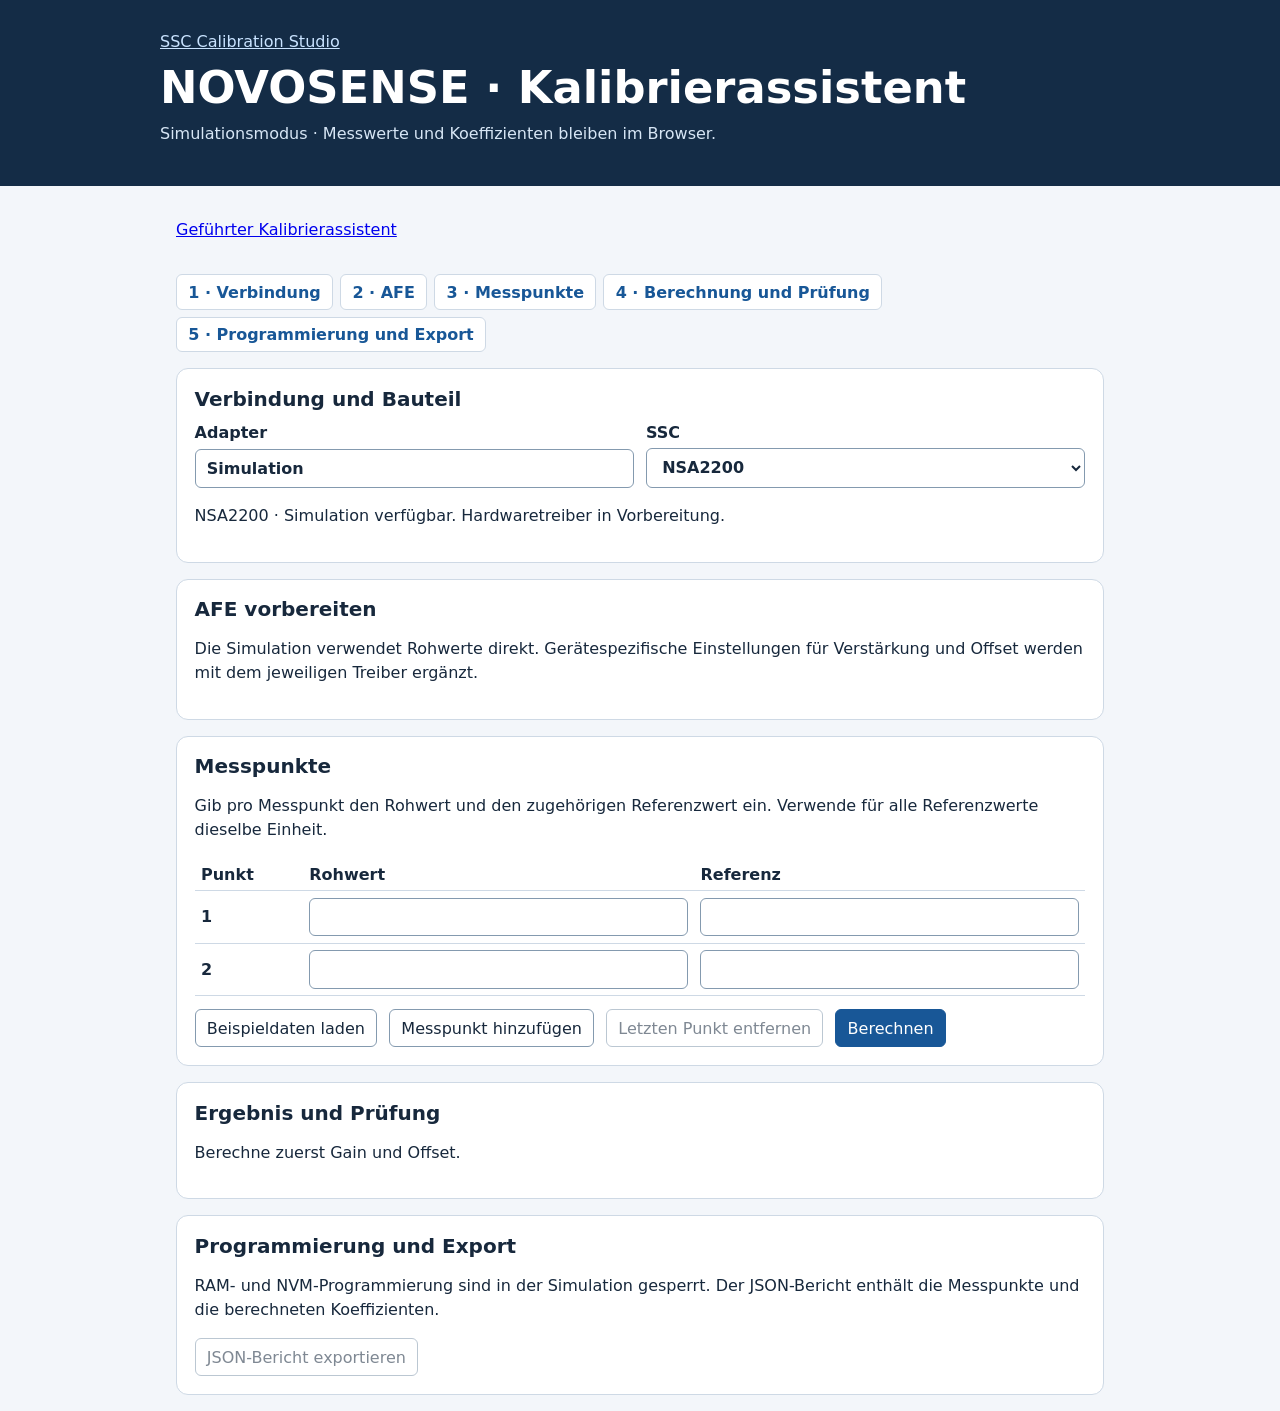
==== classic.html @ 3aa1574e "Prepare v0.2.0 guided offline release with verified engineering helpers" ====
<!doctype html>
<html lang="de">
<meta charset="utf-8">
<meta name="viewport" content="width=device-width, initial-scale=1">
<title>NOVOSENSE · SSC-Kalibrierassistent</title>
<link rel="stylesheet" href="./style.css">
<header><div><a href="https://vadergit.github.io/SSC-Calibration-Studio/">SSC Calibration Studio</a><h1>NOVOSENSE · Kalibrierassistent</h1><p>Simulationsmodus · Messwerte und Koeffizienten bleiben im Browser.</p></div></header>
<main><p><a href="index.html">Geführter Kalibrierassistent</a></p>
<nav class="steps" aria-label="Kalibrierschritte">
  <a href="#device">1 · Verbindung</a>
  <a href="#afe">2 · AFE</a>
  <a href="#measurement">3 · Messpunkte</a>
  <a href="#verification">4 · Berechnung und Prüfung</a>
  <a href="#programming">5 · Programmierung und Export</a>
</nav>
<section aria-labelledby="device"><h2 id="device">Verbindung und Bauteil</h2><div class="fields">
<label>Adapter<input value="Simulation" readonly></label><label>SSC<select id="model"></select></label>
</div><p id="modelStatus"></p></section>
<section aria-labelledby="afe"><h2 id="afe">AFE vorbereiten</h2>
<p>Die Simulation verwendet Rohwerte direkt. Gerätespezifische Einstellungen für Verstärkung und Offset werden mit dem jeweiligen Treiber ergänzt.</p></section>
<section aria-labelledby="measurement"><h2 id="measurement">Messpunkte</h2>
<p>Gib pro Messpunkt den Rohwert und den zugehörigen Referenzwert ein. Verwende für alle Referenzwerte dieselbe Einheit.</p>
<form id="calibration">
<div class="table"><table><thead><tr><th scope="col">Punkt</th><th scope="col">Rohwert</th><th scope="col">Referenz</th></tr></thead><tbody id="points"></tbody></table></div>
<div class="actions"><button type="button" id="example">Beispieldaten laden</button><button type="button" id="add">Messpunkt hinzufügen</button><button type="button" id="remove">Letzten Punkt entfernen</button><button class="primary">Berechnen</button></div>
</form></section>
<section aria-labelledby="verification"><h2 id="verification">Ergebnis und Prüfung</h2>
<p id="status" role="status">Berechne zuerst Gain und Offset.</p>
<dl id="result" hidden><div><dt>Gain</dt><dd id="gain"></dd></div><div><dt>Offset</dt><dd id="offset"></dd></div><div><dt>Max. absoluter Punktfehler</dt><dd id="error"></dd></div></dl>
<div id="check" hidden><label>Unabhängiger Prüfrohwert<input id="checkRaw" type="number" step="any"></label><p>Berechneter Referenzwert <output id="checkResult">—</output></p></div>
</section>
<section aria-labelledby="programming"><h2 id="programming">Programmierung und Export</h2>
<p>RAM- und NVM-Programmierung sind in der Simulation gesperrt. Der JSON-Bericht enthält die Messpunkte und die berechneten Koeffizienten.</p>
<button type="button" id="export" disabled>JSON-Bericht exportieren</button></section>
</main>
<script type="module" src="./app.mjs"></script>
</html>
---- style.css ----
:root{font-family:system-ui,sans-serif;color:#17283c;background:#f3f6fa;--line:#ced9e5;--brand:#185797}
*{box-sizing:border-box}body{margin:0}header{background:#142c46;color:#fff;padding:2rem 1rem}header div,main{max-width:960px;margin:auto}header a{color:#c9e3ff}h1{margin:.65rem 0 .2rem;font-size:clamp(1.8rem,5vw,2.8rem)}header p{color:#d7e6f5;margin:.5rem 0}
main{padding:1rem;display:grid;gap:1rem}section{background:white;border:1px solid var(--line);border-radius:12px;padding:1.1rem}h2{margin:0 0 .75rem;font-size:1.25rem}p{line-height:1.5}.fields,.actions,dl{display:flex;flex-wrap:wrap;gap:.75rem}.fields label{flex:1 1 230px}label{display:grid;gap:.35rem;font-weight:600}
input,select,button{font:inherit;border:1px solid #849aaf;border-radius:6px;padding:.55rem .7rem;color:inherit;background:#fff;min-width:0}button{cursor:pointer}button:disabled{opacity:.55;cursor:default}.primary{color:white;background:var(--brand);border-color:var(--brand)}:focus-visible{outline:3px solid #538fd3;outline-offset:2px}
table{border-collapse:collapse;width:100%;margin-bottom:.8rem}th,td{text-align:left;padding:.4rem;border-bottom:1px solid var(--line)}td input{width:100%}dt{font-weight:600}dd{margin:.35rem 0 0}dl div{background:#edf4fc;padding:.65rem;border-radius:6px;flex:1 1 180px}#check{margin:.8rem 0}#check input{max-width:20rem}[hidden]{display:none!important}
.steps{display:flex;flex-wrap:wrap;gap:.45rem}.steps a{padding:.45rem .7rem;border:1px solid var(--line);background:white;border-radius:6px;color:var(--brand);font-weight:600;text-decoration:none}.steps a:hover{text-decoration:underline}
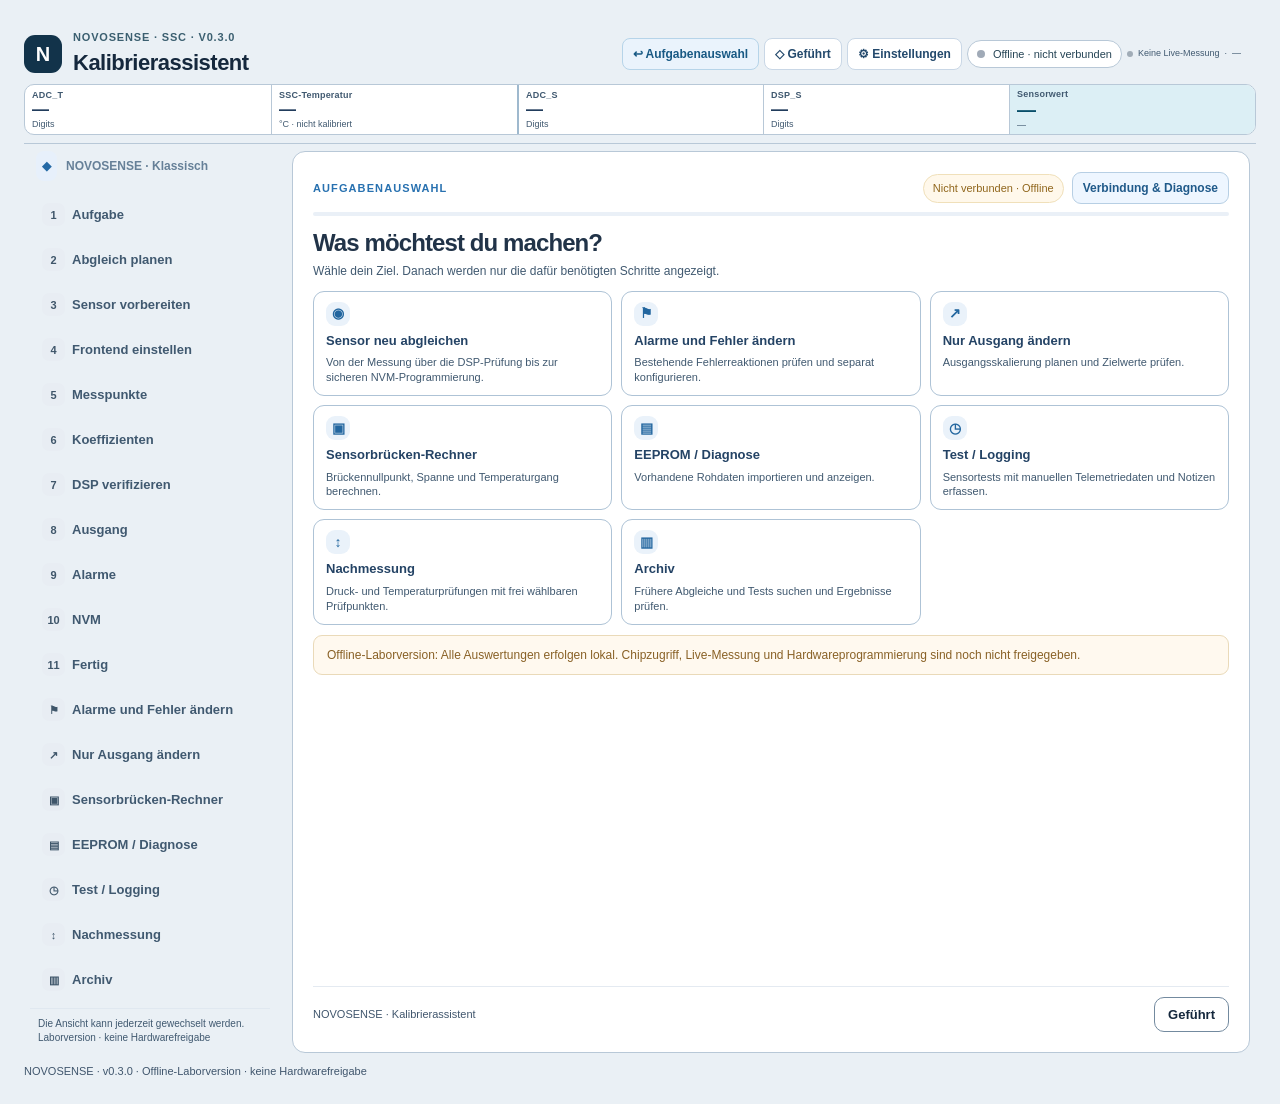
==== commit ef419c0c: "Add shared classic navigation and Chromium workflow smoke test" ====
--- a/classic.html
+++ b/classic.html
@@ -1,37 +1,11 @@
-<!doctype html>
-<html lang="de">
-<meta charset="utf-8">
-<meta name="viewport" content="width=device-width, initial-scale=1">
-<title>NOVOSENSE · SSC-Kalibrierassistent</title>
-<link rel="stylesheet" href="./style.css">
-<header><div><a href="https://vadergit.github.io/SSC-Calibration-Studio/">SSC Calibration Studio</a><h1>NOVOSENSE · Kalibrierassistent</h1><p>Simulationsmodus · Messwerte und Koeffizienten bleiben im Browser.</p></div></header>
-<main><p><a href="index.html">Geführter Kalibrierassistent</a></p>
-<nav class="steps" aria-label="Kalibrierschritte">
-  <a href="#device">1 · Verbindung</a>
-  <a href="#afe">2 · AFE</a>
-  <a href="#measurement">3 · Messpunkte</a>
-  <a href="#verification">4 · Berechnung und Prüfung</a>
-  <a href="#programming">5 · Programmierung und Export</a>
-</nav>
-<section aria-labelledby="device"><h2 id="device">Verbindung und Bauteil</h2><div class="fields">
-<label>Adapter<input value="Simulation" readonly></label><label>SSC<select id="model"></select></label>
-</div><p id="modelStatus"></p></section>
-<section aria-labelledby="afe"><h2 id="afe">AFE vorbereiten</h2>
-<p>Die Simulation verwendet Rohwerte direkt. Gerätespezifische Einstellungen für Verstärkung und Offset werden mit dem jeweiligen Treiber ergänzt.</p></section>
-<section aria-labelledby="measurement"><h2 id="measurement">Messpunkte</h2>
-<p>Gib pro Messpunkt den Rohwert und den zugehörigen Referenzwert ein. Verwende für alle Referenzwerte dieselbe Einheit.</p>
-<form id="calibration">
-<div class="table"><table><thead><tr><th scope="col">Punkt</th><th scope="col">Rohwert</th><th scope="col">Referenz</th></tr></thead><tbody id="points"></tbody></table></div>
-<div class="actions"><button type="button" id="example">Beispieldaten laden</button><button type="button" id="add">Messpunkt hinzufügen</button><button type="button" id="remove">Letzten Punkt entfernen</button><button class="primary">Berechnen</button></div>
-</form></section>
-<section aria-labelledby="verification"><h2 id="verification">Ergebnis und Prüfung</h2>
-<p id="status" role="status">Berechne zuerst Gain und Offset.</p>
-<dl id="result" hidden><div><dt>Gain</dt><dd id="gain"></dd></div><div><dt>Offset</dt><dd id="offset"></dd></div><div><dt>Max. absoluter Punktfehler</dt><dd id="error"></dd></div></dl>
-<div id="check" hidden><label>Unabhängiger Prüfrohwert<input id="checkRaw" type="number" step="any"></label><p>Berechneter Referenzwert <output id="checkResult">—</output></p></div>
-</section>
-<section aria-labelledby="programming"><h2 id="programming">Programmierung und Export</h2>
-<p>RAM- und NVM-Programmierung sind in der Simulation gesperrt. Der JSON-Bericht enthält die Messpunkte und die berechneten Koeffizienten.</p>
-<button type="button" id="export" disabled>JSON-Bericht exportieren</button></section>
-</main>
-<script type="module" src="./app.mjs"></script>
-</html>
+<!DOCTYPE html><html lang="de-CH" class="guided-active"><head><meta charset="UTF-8"><meta name="viewport" content="width=device-width, initial-scale=1"><title>NOVOSENSE – Kalibrierassistent</title><script>try{document.documentElement.dataset.theme=localStorage.getItem('novo-theme')==='dark'?'dark':'light'}catch{}</script><link rel="stylesheet" href="master-base.css"><link rel="stylesheet" href="guided.css"><link rel="stylesheet" href="interface.css"><link rel="stylesheet" href="settings-refresh.css"><link rel="stylesheet" href="theme.css"><link rel="stylesheet" href="novosense.css"></head><body data-app-version="0.3.0"><div class="wrap"><header class="top">
+<div class="brand"><div class="logo" aria-hidden="true">N</div><div><div class="eyebrow">NOVOSENSE · SSC · v0.3.0</div><h1>Kalibrierassistent</h1></div></div>
+<div class="live-overview" role="group" aria-label="Live-Sensorwerte: zuerst Temperatur, danach Druck und Sensorwert">
+  <div class="live-kpi" title="ADC_T · Temperatur-Rohwert, keine direkte Temperatur in °C."><span class="live-kpi-label">ADC_T</span><span class="live-kpi-reading" id="liveAdcT">—</span><span class="live-kpi-unit">Digits</span></div>
+  <div class="live-kpi" title="Keine Live-Temperatur ohne Hardwaretreiber."><span class="live-kpi-label">SSC-Temperatur</span><span class="live-kpi-reading" id="liveTempC">—</span><span class="live-kpi-unit" id="liveTempUnit">°C · nicht kalibriert</span></div>
+  <div class="live-kpi live-kpi-pressure-start" title="Unkompensierter Druck-Rohwert, manuell erfasst."><span class="live-kpi-label">ADC_S <span id="liveAdcAlert" class="live-alert" hidden>!</span></span><span class="live-kpi-reading" id="liveAdcS">—</span><span class="live-kpi-unit">Digits</span></div>
+  <div class="live-kpi" title="Kein Chip-DSP-Wert ohne Hardwaretreiber."><span class="live-kpi-label">DSP_S</span><span class="live-kpi-reading" id="liveDspS">—</span><span class="live-kpi-unit">Digits</span></div>
+  <div class="live-kpi live-kpi-primary"><span class="live-kpi-label">Sensorwert</span><span class="live-kpi-reading" id="livePressure">—</span><span class="live-kpi-unit live-pressure-meta"><span id="livePressureUnit">—</span> <button type="button" id="livePressureInfo" class="live-pressure-info" hidden aria-label="Berechnungsdetails" aria-describedby="livePressureTooltip">?</button><span id="livePressureTooltip" class="live-pressure-tooltip" role="tooltip"></span></span></div>
+</div>
+<div class="live-connection"><div class="connection-actions"><button type="button" id="guidedHomeTop" class="settings-gear guided-home-top" title="Zur geführten Aufgabenauswahl">↩ Aufgabenauswahl</button><button type="button" id="archiveOpen" class="settings-gear" title="Lokales Kalibrierarchiv durchsuchen" hidden>▤ Archiv</button><button type="button" id="verificationOpen" hidden aria-hidden="true" tabindex="-1" title="Nachmessung öffnen"></button><button type="button" id="guidedLaunchTop" class="settings-gear" title="Zur geführten Ansicht wechseln" aria-pressed="false">◇ Geführt</button><button type="button" id="settingsOpen" class="settings-gear" aria-expanded="false" aria-controls="settingsPanel" title="App-Einstellungen öffnen">⚙ Einstellungen</button><span class="chip"><span class="dot" id="statusDot"></span><span id="status">Offline · nicht verbunden</span></span><span class="live-meta"><span class="live-meta-dot" id="liveStateDot"></span><span id="liveState">Keine Live-Messung</span><span aria-hidden="true">·</span><span id="liveLastRead">—</span><span id="liveDiagnostic" title="Erfolgreiche ADC_S-Live-Abfragen / Versuche" style="font-size:10px;opacity:.85"></span></span></div></div>
+</header><section id="settingsPanel" class="settings-panel" hidden aria-label="App-Einstellungen"><div class="settings-panel-head"><div><strong>App-Einstellungen</strong><span>Darstellung und Messverhalten</span></div></div><div class="settings-body"><section class="settings-group"><h3>Darstellung</h3><div class="settings-fields"><label>Farbmodus<select id="settingsTheme"><option value="light">Hell</option><option value="dark">Dunkel</option></select></label></div><label class="toggle"><input id="expertMode" type="checkbox"> Expertenparameter</label><p class="settings-caption">Wird lokal im Browser gespeichert.</p></section><section class="settings-group"><h3>Hilfen &amp; Tools</h3><p><a href="docs.html">Technische Referenzen</a> · <a href="https://vadergit.github.io/SSC-Calibration-Studio/">SSC Calibration Studio</a></p><p>Offline-Laborversion. Keine Hardwarefreigabe.</p></section></div></section><section id="guidedWorkspace" aria-label="Geführter Sensor-Kalibrierassistent"></section><div class="foot">NOVOSENSE · v0.3.0 · Offline-Laborversion · keine Hardwarefreigabe</div></div><script type="module" src="novosense.mjs"></script></body></html>
--- a/master-base.css
+++ b/master-base.css
@@ -0,0 +1,772 @@
+html.guided-restore-pending .content{visibility:hidden}
+
+:root{--bg:#f5f7f9;--paper:#fff;--ink:#25354a;--muted:#68778b;--line:#dce4ed;--blue:#2867a6;--blue-soft:#eaf3fc;--red:#9c3540;--yellow:#a26817;--green:#27715b}*{box-sizing:border-box}body{margin:0;background:var(--bg);color:var(--ink);font:14px/1.5 -apple-system,BlinkMacSystemFont,"Segoe UI",Arial,sans-serif}button,input,select{font:inherit}button{border:1px solid var(--line);background:#fff;color:var(--ink);border-radius:9px;padding:10px 15px;cursor:pointer;font-weight:600}button:hover:not(:disabled){border-color:#8badca;background:#f8fbff}button.primary{color:#fff;background:var(--blue);border-color:var(--blue)}button.primary:hover:not(:disabled),button.primary:focus-visible{background:#174b82;border-color:#174b82;color:#fff}button.primary:active:not(:disabled){background:#10375f;color:#fff}button.danger:focus-visible{color:#fff;background:#812d26}button:focus-visible{outline:2px solid #4385c7;outline-offset:2px}button:disabled{opacity:.45;cursor:not-allowed}input,select{width:100%;border:1px solid #cedae6;background:white;color:var(--ink);border-radius:9px;padding:10px 11px}input[type=range]{accent-color:var(--blue);padding:0}input[type=checkbox]{width:auto;accent-color:var(--blue)}label{display:block;font-size:12px;font-weight:650;color:var(--muted)}label input,label select{margin-top:5px;font-size:14px}h1{font-size:22px;margin:0;letter-spacing:-.5px}h2{font-size:20px;margin:0 0 9px;letter-spacing:-.35px}h3{font-size:14px;margin:0 0 9px}p{margin:6px 0 13px}.muted{color:var(--muted)}.small{font-size:12px}.mono{font:12px/1.5 SFMono-Regular,Consolas,Monaco,monospace}.wrap{max-width:1270px;margin:auto;padding:24px}.top{display:flex;justify-content:space-between;gap:12px;align-items:center;padding:2px 0 24px}.brand{display:flex;align-items:center;gap:11px}.logo{width:38px;height:38px;border-radius:10px;display:grid;place-items:center;color:#fff;background:var(--blue);font-size:20px;font-weight:850}.eyebrow{font-size:11px;color:var(--blue);font-weight:800;letter-spacing:.11em;text-transform:uppercase}.chip{display:inline-flex;align-items:center;gap:8px;border:1px solid var(--line);border-radius:40px;padding:7px 11px;font-size:12px;background:white}.dot{width:8px;height:8px;background:#a0aab7;border-radius:50%}.dot.active{background:var(--green)}.dot.demo{background:var(--yellow)}.content{display:grid;grid-template-columns:240px 1fr;gap:22px;align-items:start}.side{display:grid;gap:7px}.stepBtn{display:flex;gap:11px;width:100%;align-items:center;text-align:left;padding:13px 12px;border-color:transparent;background:transparent;font-size:13px}.stepBtn.active{background:var(--blue-soft);border-color:#c6dced;color:#1a528b}.num{width:25px;height:25px;display:grid;place-items:center;background:#e6ebf0;border-radius:7px;color:#536479}.stepBtn.active .num{background:var(--blue);color:#fff}.sidebox,.card{background:var(--paper);border:1px solid var(--line);border-radius:13px}.sidebox{padding:16px;margin-top:14px}.sidebox strong{font-size:12px}.sidebox p{font-size:12px;margin-bottom:0}.main{display:grid;gap:17px}.card{padding:24px}.panel[hidden]{display:none}.fieldrow{display:grid;grid-template-columns:repeat(2,minmax(0,1fr));gap:13px}.triple{display:grid;grid-template-columns:repeat(3,minmax(0,1fr));gap:12px}.stat{background:#fafcfe;border:1px solid #e4eaf2;border-radius:10px;padding:16px}.stat small{font-size:11px;color:var(--muted);display:block}.stat strong{display:block;font-size:25px;letter-spacing:-.7px;font-variant-numeric:tabular-nums}.stat em{font-size:11px;color:var(--muted);font-style:normal}.flex{display:flex;flex-wrap:wrap;align-items:center;gap:9px}.between{display:flex;align-items:center;justify-content:space-between;gap:14px}.callout{padding:12px 14px;border:1px solid #d2e2f2;background:#f4f9fe;border-radius:9px;margin:14px 0;font-size:13px}.callout.warn{background:#fffaf2;border-color:#ecd9b8;color:#735122}.callout.error{background:#fff4f4;border-color:#eccbd1;color:#85323a}.callout.success{background:#f0faf6;border-color:#b7dfd0;color:#1e6651}.nav{display:flex;justify-content:space-between;border-top:1px solid var(--line);margin-top:22px;padding-top:15px}.sliderrow{display:grid;grid-template-columns:100px 1fr 65px;align-items:center;gap:17px;padding:14px 0;border-bottom:1px solid #ebf0f5}.sliderrow output{text-align:right;font-weight:800}.mutedline{border-top:1px solid #edf1f5;margin:16px 0}.half{display:grid;grid-template-columns:1.2fr 1fr;gap:14px}.range{background:#fafbfd;border:1px solid #e4eaf2;padding:16px;border-radius:10px}.range .fieldrow{grid-template-columns:repeat(2,minmax(0,1fr))}.range strong{font-size:13px}canvas{width:100%;height:192px;display:block;background:#fbfdff;border:1px solid #e6edf4;border-radius:10px}.help{cursor:help;color:var(--blue);border-radius:100%;font-size:11px;border:1px solid #aec8df;background:#f0f7fd;width:17px;height:17px;display:inline-grid;place-items:center;margin-left:4px;vertical-align:middle}.help[hidden]{display:none}.tooltip{display:none;position:fixed;z-index:100;max-width:310px;min-width:170px;background:#263a50;color:white;font-size:12px;line-height:1.45;border-radius:10px;padding:11px 13px;box-shadow:0 8px 30px #0002;pointer-events:none}.tooltip.visible{display:block}details{border-top:1px solid var(--line);margin-top:17px;padding-top:12px}details summary{font-weight:700;cursor:pointer;color:var(--blue)}details .inner{margin-top:15px}.monoarea{font:11px/1.5 ui-monospace,Consolas,monospace;white-space:pre-wrap;overflow:auto;max-height:210px;background:#19283b;color:#d3e6ed;padding:13px;border-radius:8px}.foot{padding:10px 0 0;font-size:11px;color:var(--muted)}.pill{font-size:11px;padding:4px 8px;border-radius:8px;border:1px solid #cfdeed;color:#335a81;background:#f8fbfe}.lock{font-weight:650;color:#8c4050}.toggle{display:flex;align-items:center;gap:8px;font-size:13px;color:var(--ink)}.toggle input{margin:0}.kpiNote{font-size:12px;color:var(--muted);margin-top:8px}.connectionActions{margin:13px 0}.avoid{color:var(--red);font-weight:700}@media(max-width:900px){.content{grid-template-columns:1fr}.side{display:flex;flex-wrap:wrap;gap:6px}.stepBtn{width:auto}.sidebox{display:none}.wrap{padding:15px}}@media(max-width:600px){.fieldrow,.triple,.half{grid-template-columns:1fr}.card{padding:17px}.top{align-items:flex-start}.sliderrow{grid-template-columns:64px 1fr 45px;gap:10px}}[hidden]{display:none!important}
+button.danger{background:#9e3e34;border-color:#9e3e34;color:#fff}button.danger:hover{background:#812d26}
+.stepBtn.locked{opacity:.55}.stepBtn.locked .num{background:#e9edf2}.range label{font-size:12px}.range input[type=text]{margin:6px 0 12px}.flowStatus{font-weight:650}
+.dsp-live{border:1px solid #cfdfea;background:#f8fbfd;border-radius:12px;padding:17px 19px;margin:15px 0}
+.dsp-live .dsp-head{display:flex;justify-content:space-between;gap:10px;align-items:center;flex-wrap:wrap}
+.dsp-live .dsp-main{display:flex;align-items:baseline;gap:9px;margin:7px 0 4px;flex-wrap:wrap}
+.dsp-live .dsp-number{font-size:38px;line-height:1.15;font-weight:780;color:var(--blue);font-variant-numeric:tabular-nums}
+.dsp-live .dsp-unit{font-size:18px;font-weight:700}
+.dsp-live .dsp-sub{font-size:12px;color:var(--muted);line-height:1.5}
+.dsp-live .dsp-mode{font-size:12px;color:var(--ink);background:#e8f0f9;padding:3px 9px;border-radius:20px}
+
+.cal-point-row{border:1px solid var(--line);border-radius:11px;padding:15px;margin:11px 0;background:#fff}
+.cal-point-row .between{margin-bottom:10px}
+.cal-point-row h3{margin:0}
+.cal-point-row .fieldrow{align-items:end}
+.reference-value{display:block;margin:8px 0 4px;font-size:17px;color:var(--ink)}
+.cal-point-status{display:inline-flex;align-items:center;justify-content:center;padding:7px 12px;border-radius:8px;border:1px solid #cdd7e2;background:#eff3f7;color:#475569;font-size:12px;font-weight:750;line-height:1.3}
+.cal-point-status.is-captured{background:#1e694d;border-color:#1e694d;color:#fff}
+.cal-measure-result{margin-top:13px;padding:15px 17px;border:2px solid #26785b;border-left:6px solid #26785b;background:#edf8f2;border-radius:10px;color:#164731}
+.cal-measure-heading{font-size:14px;font-weight:800;color:#13573c;margin-bottom:11px}
+.cal-measure-grid{display:grid;grid-template-columns:repeat(auto-fit,minmax(115px,1fr));gap:11px}
+.cal-measure-cell{padding:9px 12px;background:#fff;border:1px solid #c2dfd0;border-radius:8px}
+.cal-measure-label{display:block;font-size:11px;font-weight:650;color:#45695a}
+.cal-measure-value{display:block;font-weight:790;font-size:19px;line-height:1.35;color:#164f39;font-variant-numeric:tabular-nums;overflow-wrap:anywhere}
+.cal-measure-note{margin-top:10px;font-size:12px;color:#325945}
+.cal-point-row.is-captured{border-color:#7db9a0;background:#fbfefd}
+.cal-sampling-progress{margin-top:10px;padding:9px 12px;border-radius:8px;border:1px solid #b8cfea;background:#eaf3fc;color:#194f80;font-size:13px;font-weight:700}
+
+
+/* Kompakter Workflow, speziell für den finalen NVM-Schritt */
+.main{gap:12px}.card{padding:20px}.stepBtn{padding:10px 12px}.nav{margin-top:14px;padding-top:12px}
+.nvm-compact p{margin:5px 0 10px}.nvm-compact h2{margin-bottom:5px}
+.nvm-compact .callout{padding:9px 11px;margin:9px 0}
+.nvm-compact details{margin-top:10px;padding-top:8px}
+.nvm-compact details .inner{margin-top:8px}
+.nvm-compact .monoarea{max-height:175px;padding:10px}
+.nvm-compact-row{display:flex;flex-wrap:wrap;align-items:center;gap:6px 16px;border:1px solid var(--line);border-radius:9px;background:#f8fbfd;padding:10px 12px;margin:12px 0}
+.nvm-backup-choice{display:inline-flex;align-items:center;gap:7px;color:var(--ink);font-size:13px}
+.nvm-compact .nvm-main-actions{margin-top:9px}
+.nvm-confirm-section{border-top:1px solid var(--line);margin-top:12px;padding-top:12px}
+.nvm-confirm-section h3{margin-bottom:3px}
+.nvm-confirm-section .fieldrow{margin-top:8px;gap:10px}
+.nvm-compact .nvm-risk{margin-top:8px;font-size:11px}
+.nvm-advanced summary{font-size:12px}
+@media(max-width:750px){.nvm-compact .fieldrow{grid-template-columns:1fr}.nvm-compact-row{align-items:flex-start;flex-direction:column}}
+
+/* Messpunkte: Temperaturstufen bündeln; Karten behalten ihre echten Slot-IDs. */
+#calPointRows{display:flex;flex-direction:column}
+/* Messpunkte: kompakte Desktop-Ansicht ohne Änderung an Mess- oder Kalibrierlogik. */
+.panel[data-panel="2"]{padding:18px 20px}
+.panel[data-panel="2"] .cal-intro{font-size:12px;line-height:1.45;margin:3px 0 12px}
+.panel[data-panel="2"] h2{margin-bottom:4px}
+.panel[data-panel="2"] label{font-size:11px}
+.panel[data-panel="2"] input:not([type="checkbox"]),.panel[data-panel="2"] select{padding:6px 9px;min-height:35px;border-radius:7px;font-size:13px;margin-top:3px}
+.panel[data-panel="2"] .cal-setup-grid{display:grid;grid-template-columns:minmax(165px,1.5fr) minmax(95px,.72fr) minmax(98px,.85fr) minmax(120px,.96fr) minmax(120px,.96fr);gap:8px;align-items:end}
+.panel[data-panel="2"] .cal-setup-grid #customUnitLabel{grid-column:span 2}
+.panel[data-panel="2"] #calPointPlanMsg{margin:10px 0;padding:8px 11px;font-size:12px}
+.panel[data-panel="2"] .cal-point-row{padding:10px 12px;margin:7px 0;border-radius:9px}
+.panel[data-panel="2"] .cal-point-row .between{margin-bottom:7px;gap:8px}
+.panel[data-panel="2"] .cal-point-row h3{font-size:13px}
+.panel[data-panel="2"] .cal-point-row .fieldrow{display:grid;grid-template-columns:minmax(160px,2.0fr) minmax(105px,1fr) minmax(95px,.85fr) auto;gap:10px;align-items:end}
+.panel[data-panel="2"] .reference-value{font-size:14px;padding:6px 0 4px;margin:3px 0 0;min-height:35px}
+.panel[data-panel="2"] .cal-card-action{display:flex;align-items:end}
+.panel[data-panel="2"] .cal-card-action button{padding:7px 11px;min-height:35px;white-space:nowrap;font-size:12px;border-radius:7px}
+.panel[data-panel="2"] .cal-point-status{padding:4px 8px;font-size:11px;white-space:nowrap}
+.panel[data-panel="2"] .cal-sampling-progress{margin:9px 0 0;padding:7px 9px;font-size:12px}
+.panel[data-panel="2"] .cal-measure-result{margin-top:9px;padding:9px 11px;border-width:1px;border-left-width:4px}
+.panel[data-panel="2"] .cal-measure-heading{font-size:12px;margin-bottom:6px}
+.panel[data-panel="2"] .cal-measure-grid{grid-template-columns:repeat(4,minmax(0,1fr));gap:7px}
+.panel[data-panel="2"] .cal-measure-cell{padding:6px 8px;border-radius:7px}
+.panel[data-panel="2"] .cal-measure-value{font-size:15px}
+.panel[data-panel="2"] .cal-measure-label{font-size:10px}
+.panel[data-panel="2"] .cal-measure-note{margin-top:6px;font-size:11px}
+.panel[data-panel="2"] .triple{gap:8px}
+.panel[data-panel="2"] .stat{padding:10px}
+.panel[data-panel="2"] .stat strong{font-size:19px}
+.panel[data-panel="2"] #calMsg,.panel[data-panel="2"] #recommendation{margin:9px 0;padding:9px 11px;font-size:12px}
+@media(max-width:1170px){
+ .panel[data-panel="2"] .cal-setup-grid{grid-template-columns:repeat(3,minmax(0,1fr))}
+ .panel[data-panel="2"] .cal-point-row .fieldrow{grid-template-columns:minmax(150px,1.6fr) minmax(100px,1fr) minmax(90px,.75fr)}
+ .panel[data-panel="2"] .cal-card-action{grid-column:1/-1}
+}
+@media(max-width:750px){
+ .panel[data-panel="2"] .cal-setup-grid{grid-template-columns:repeat(2,minmax(0,1fr))}
+ .panel[data-panel="2"] .cal-point-row .fieldrow{grid-template-columns:repeat(2,minmax(0,1fr))}
+ .panel[data-panel="2"] .cal-card-action{grid-column:1/-1}
+ .panel[data-panel="2"] .cal-measure-grid{grid-template-columns:repeat(2,minmax(0,1fr))}
+}
+@media(max-width:430px){
+ .panel[data-panel="2"]{padding:14px 12px}
+ .panel[data-panel="2"] .cal-point-row .fieldrow{grid-template-columns:1fr}
+ .panel[data-panel="2"] .cal-point-row .fieldrow label:first-child{grid-column:1}
+ .panel[data-panel="2"] .cal-card-action{grid-column:1}
+ .panel[data-panel="2"] .cal-setup-grid{grid-template-columns:1fr 1fr}
+ .panel[data-panel="2"] .cal-setup-grid label:first-child{grid-column:1/-1}
+}
+
+
+/* Permanente Messwertübersicht – eine Zeile mit sauberen Spalten auf Desktop. */
+.top{display:grid;grid-template-columns:minmax(205px,245px) minmax(0,1fr) auto;align-items:center;gap:16px;padding:8px 0 15px;position:sticky;top:0;z-index:24;background:var(--bg);border-bottom:1px solid var(--line)}
+.brand{min-width:0}
+.live-overview{min-width:0;display:grid;grid-template-columns:repeat(5,minmax(0,1fr));gap:6px;align-items:stretch}
+.live-kpi{display:flex;flex-direction:column;justify-content:center;min-width:0;padding:6px 10px;border:1px solid var(--line);background:#fff;border-radius:8px}
+.live-kpi-primary{border-color:#b9d3ea;background:#f1f7fd}
+.live-kpi-label{font-size:10px;line-height:1.15;letter-spacing:.025em;font-weight:750;color:#536b81}
+.live-kpi-reading{font-size:18px;line-height:1.28;font-weight:800;letter-spacing:-.35px;color:#213c5c;white-space:nowrap;font-variant-numeric:tabular-nums}
+.live-kpi-primary .live-kpi-reading{color:#195a94}
+.live-kpi-unit{font-size:10px;line-height:1.15;color:#65768b}
+.live-pressure-meta{display:flex;align-items:center;gap:4px}.live-pressure-info{flex:none;width:15px;height:15px;display:inline-grid;place-items:center;padding:0;border:1px solid currentColor;border-radius:50%;font-size:10px;line-height:1;font-weight:700;background:transparent;color:inherit;cursor:help}.live-pressure-info[hidden]{display:none}
+.live-kpi-primary{position:relative}
+.live-pressure-tooltip{position:absolute;z-index:30;top:calc(100% + 5px);right:0;width:340px;max-width:calc(100vw - 32px);padding:10px 12px;border:1px solid var(--line);border-radius:8px;background:var(--paper);color:var(--ink);box-shadow:0 5px 18px rgba(0,0,0,.16);font-size:12px;line-height:1.55;font-weight:400;white-space:pre-line;overflow-wrap:anywhere;text-align:left;pointer-events:none;visibility:hidden;opacity:0}
+.live-pressure-info:not([hidden]):hover + .live-pressure-tooltip,.live-pressure-info:not([hidden]):focus-visible + .live-pressure-tooltip{visibility:visible;opacity:1}
+@media(max-width:620px){.live-kpi-primary{position:static}.live-pressure-tooltip{right:0;left:0;width:auto;max-width:none}}
+@media(max-width:370px){header.top{position:relative}}
+.live-alert{display:inline-block;background:#f9dcbd;color:#935217;font-size:9px;font-weight:850;padding:1px 4px;border-radius:3px}
+.live-kpi.live-warning{border-color:#eab879;background:#fff7eb}
+.live-kpi.live-warning .live-kpi-reading{color:#97521c}
+.live-connection{display:flex;align-items:flex-end;flex-direction:column;gap:4px;min-width:164px}
+.live-connection .chip{padding:5px 9px;font-size:11px;white-space:nowrap}
+.live-meta{display:flex;align-items:center;justify-content:flex-end;gap:5px;color:#637489;font-size:10px;white-space:nowrap}
+.live-meta-dot{width:6px;height:6px;border-radius:50%;background:#a1acb7;flex-shrink:0}
+.live-meta-dot.is-live{background:#258665}
+.live-meta-dot.is-working{background:#d29a41}
+
+@media(max-width:1320px){
+ .top{grid-template-columns:minmax(0,1fr) auto;gap:8px 12px}
+ .live-overview{grid-column:1/-1;grid-row:2}
+ .live-connection{grid-column:2;grid-row:1}
+}
+@media(max-width:620px){
+ .top{padding:7px 0 9px;gap:6px}
+ .brand h1{font-size:17px}
+ .brand .logo{width:30px;height:30px;font-size:17px}
+ .live-connection{min-width:0}
+ .live-connection .chip{font-size:10px;padding:4px 6px}
+ .live-meta{font-size:9px}
+ .live-overview{gap:4px;grid-template-columns:repeat(3,minmax(0,1fr))}
+ .live-kpi{padding:5px 6px}
+ .live-kpi-reading{font-size:14px}
+ .live-kpi-label,.live-kpi-unit{font-size:9px}
+}
+@media(max-width:370px){
+ .live-overview{grid-template-columns:repeat(2,minmax(0,1fr))}
+ .top{position:static}
+}
+/* Exakte Ausrichtung aller Eingaben und Buttons in Kalibrier-Messpunktkarten. */
+.panel[data-panel="2"] .cal-point-row .fieldrow{grid-template-columns:minmax(0,2.15fr) minmax(0,1fr) minmax(0,.92fr) 184px;align-items:end;gap:9px}
+.panel[data-panel="2"] .cal-card-action{display:flex;align-items:end;min-width:0}
+.panel[data-panel="2"] .cal-card-action button{width:100%;padding:7px 6px;min-height:35px;font-size:11px;text-align:center}
+.panel[data-panel="2"] .cal-point-row .fieldrow label{min-width:0}
+.panel[data-panel="2"] .cal-point-row .fieldrow input{width:100%;min-width:0}
+.panel[data-panel="2"] .cal-setup-grid{grid-template-columns:minmax(0,1.55fr) minmax(0,.73fr) minmax(0,.88fr) minmax(0,1fr) minmax(0,1fr);gap:9px}
+.panel[data-panel="2"] .cal-setup-grid label{min-width:0}
+.panel[data-panel="2"] .cal-setup-grid input,.panel[data-panel="2"] .cal-setup-grid select{min-width:0}
+.panel[data-panel="2"] .cal-point-row .between{align-items:center}
+.panel[data-panel="2"] .cal-point-status{flex-shrink:0}
+@media(max-width:1280px){
+ .panel[data-panel="2"] .cal-point-row .fieldrow{grid-template-columns:minmax(0,1.8fr) minmax(0,.9fr) minmax(0,.75fr) 176px}
+}
+@media(max-width:1100px){
+ .panel[data-panel="2"] .cal-setup-grid{grid-template-columns:repeat(3,minmax(0,1fr))}
+ .panel[data-panel="2"] .cal-point-row .fieldrow{grid-template-columns:minmax(0,1.5fr) minmax(0,.85fr) minmax(0,.75fr)}
+ .panel[data-panel="2"] .cal-card-action{grid-column:1/-1;justify-content:flex-end}
+ .panel[data-panel="2"] .cal-card-action button{width:auto;padding:7px 12px}
+}
+@media(max-width:750px){
+ .panel[data-panel="2"] .cal-setup-grid{grid-template-columns:repeat(2,minmax(0,1fr))}
+ .panel[data-panel="2"] .cal-point-row .fieldrow{grid-template-columns:repeat(2,minmax(0,1fr))}
+ .panel[data-panel="2"] .cal-card-action{grid-column:1/-1}
+}
+@media(max-width:430px){
+ .panel[data-panel="2"] .cal-point-row .fieldrow{grid-template-columns:1fr}
+ .panel[data-panel="2"] .cal-card-action{grid-column:1}
+}
+
+
+.nvm-uid-field{grid-template-columns:minmax(180px,360px)!important}
+.nvm-uid-field input{font-family:ui-monospace,SFMono-Regular,Consolas,monospace;letter-spacing:.6px}
+/* Eigenständige, kompakte App-Einstellungen rechts oben. */
+.connection-actions{display:flex;align-items:center;gap:9px}
+.settings-gear{border:1px solid #c9d7e6;border-radius:8px;background:#fff;color:#23496c;padding:6px 10px;font-weight:750;font-size:12px;min-height:31px}
+.settings-gear:hover:not(:disabled),.settings-gear:focus-visible{background:#eaf3fe;color:#17426b;border-color:#86add3}
+.settings-panel{position:fixed;z-index:60;top:72px;right:max(18px,calc((100vw - 1450px)/2));width:min(410px,calc(100vw - 25px));max-height:calc(100vh - 90px);overflow:auto;background:#fff;border:1px solid #c8d6e6;border-radius:12px;box-shadow:0 14px 45px rgba(21,40,65,.19);padding:14px 16px}
+.settings-panel-head{display:flex;align-items:center;justify-content:space-between;border-bottom:1px solid #d6e2ed;padding-bottom:9px;margin-bottom:12px}
+.settings-panel-head strong{font-size:15px}
+.settings-panel-head button{font-size:11px;padding:6px 9px}
+.settings-panel .settings-body{display:grid;gap:13px}
+.settings-panel .toggle{font-size:13px}
+.settings-panel .settings-fields{display:grid;grid-template-columns:1fr 1fr;gap:10px}
+.settings-panel .settings-fields label{display:block;min-width:0;font-size:11px;font-weight:650;color:#53667b}
+.settings-panel .settings-fields input,.settings-panel .settings-fields select{margin-top:5px;min-height:34px;padding:6px 8px;width:100%;font-size:12px}
+.settings-panel .settings-note{font-size:11px;color:#53708b;background:#f4f8fc;padding:8px 10px;border-radius:7px}
+.settings-panel .settings-archive-box{border:1px solid #d2e0eb;border-radius:9px;background:#f7fafc;padding:9px 10px;display:grid;gap:4px;min-width:0}
+.settings-panel .settings-archive-row{display:flex;align-items:center;justify-content:space-between;gap:10px;min-width:0}
+.settings-panel .settings-archive-current{min-width:0;flex:1;display:grid;gap:2px}
+.settings-panel .settings-archive-current strong{font-size:13px;line-height:1.35;color:var(--ink,#214763);overflow-wrap:anywhere}
+.settings-panel .settings-archive-current small{font-size:10px;color:var(--muted,#607990);line-height:1.3}
+.settings-panel .settings-archive-actions{display:flex;align-items:center;gap:5px;flex-shrink:0}
+.settings-panel .settings-archive-actions button{font-size:11px;padding:6px 9px;min-height:30px;white-space:nowrap}
+.settings-panel .settings-archive-actions button.primary{background:#126386;color:#fff;border-color:#126386}
+.settings-panel .settings-archive-actions button:disabled{cursor:not-allowed;opacity:.55}
+.settings-panel #settingsArchiveAccess[data-state="granted"]{color:#217654}
+.settings-panel #settingsArchiveAccess[data-state="prompt"],.settings-panel #settingsArchiveAccess[data-state="denied"]{color:#a06a1e}
+.settings-panel #settingsArchivePathStatus{display:block;font-size:11px;line-height:1.3;overflow-wrap:anywhere;white-space:pre-wrap;color:var(--ink,#244c67);font-weight:600}
+.settings-panel #settingsArchivePathStatus[hidden]{display:none}
+.settings-panel .settings-archive-path-details{border-top:1px solid #d2e0eb;padding-top:4px;margin-top:3px;min-width:0}
+.settings-panel .settings-archive-path-details>summary{cursor:pointer;color:#245d84;font-size:11px;font-weight:650;list-style:revert;user-select:none}
+.settings-panel .settings-archive-path-details[open]>summary{margin-bottom:7px}
+.settings-panel .settings-archive-path-edit{display:flex;gap:6px;align-items:stretch;min-width:0}
+.settings-panel .settings-archive-path-edit input{flex:1;min-width:0;font-size:12px;padding:6px 8px;min-height:32px;border-radius:6px;border:1px solid #a7bed1;background:var(--paper,#fff);color:var(--ink,#25384b)}
+.settings-panel .settings-archive-path-edit button{white-space:nowrap;padding:6px 9px;font-size:11px}
+.settings-panel .settings-archive-path-details p{margin:5px 0 0;font-size:10px;line-height:1.35;color:var(--muted,#607990)}
+@media(max-width:390px){.settings-panel .settings-archive-row{flex-wrap:wrap}.settings-panel .settings-archive-path-edit{flex-wrap:wrap}.settings-panel .settings-archive-path-edit input{flex-basis:100%}}
+.settings-expert-hint{padding:9px 10px;background:#fff7eb;border:1px solid #e6cda7;border-radius:8px;font-size:11px;color:#66491a}
+.settings-expert-hint p{margin:5px 0 0}
+.expert-inline{margin:16px 0 6px;border-top:1px solid #d6e2ed;padding-top:11px}
+.expert-inline>details{margin:0;padding:0}
+.expert-inline h3{font-size:14px;margin:15px 0 8px}
+.expert-inline p{font-size:12px}
+.expert-inline .monoarea{max-height:210px;overflow:auto}
+@media(max-width:620px){
+ .connection-actions{gap:4px}
+ .settings-gear{font-size:0;padding:5px 7px}
+ .settings-gear::first-letter{font-size:18px}
+ .settings-panel{top:100px;right:10px;width:calc(100vw - 20px)}
+ .settings-panel .settings-fields{grid-template-columns:1fr}
+}
+
+
+/* Diskrete AFE-Stufen statt Schiebereglern */
+.afe-step-panel{border:1px solid #d8e3ef;border-radius:10px;background:#fbfdff;margin:10px 0 9px;overflow:hidden}
+.afe-step-row{display:grid;grid-template-columns:minmax(150px,1fr) 240px;align-items:center;gap:16px;padding:10px 13px;border-bottom:1px solid #e6edf4}
+.afe-step-row:last-child{border-bottom:0}
+.afe-bridge-actions{grid-column:1/-1;display:flex;flex-wrap:wrap;align-items:center;gap:8px}
+.afe-bridge-actions[hidden]{display:none}
+.afe-bridge-actions button{font-size:11px;padding:8px 10px}
+.afe-bridge-status{font-size:11px;color:#405b72;line-height:1.45}
+.afe-step-description{display:flex;align-items:center;flex-wrap:wrap;column-gap:14px;row-gap:3px}
+.afe-step-title{display:flex;align-items:center;gap:5px;color:#163756;font-size:13px;font-weight:750;min-width:66px}
+.afe-step-subtitle{font-size:11px;color:#687e93}
+.afe-stepper{display:grid;grid-template-columns:36px minmax(0,1fr) 36px;align-items:stretch;height:37px;gap:5px}
+.afe-step-panel .afe-step-btn{width:36px;height:37px;min-height:0;border:1px solid #b7cfe4;border-radius:8px;background:#eaf3fc;color:#1f5e99;font-size:23px;line-height:1;font-weight:650;padding:0;display:flex;align-items:center;justify-content:center}
+.afe-step-panel .afe-step-btn:hover:not(:disabled),.afe-step-panel .afe-step-btn:focus-visible{background:#d4e9fb;border-color:#5b9bd0;color:#103d6b}
+.afe-step-panel .afe-step-btn:active:not(:disabled){background:#b5d8f5}
+.afe-step-panel .afe-step-btn:disabled{opacity:.38;cursor:not-allowed;background:#f4f6f8;color:#6d7783}
+.afe-step-value{display:flex;align-items:center;justify-content:center;min-width:0;border:1px solid #cbd9e7;border-radius:8px;background:#fff;color:#193952;font-size:13px;font-weight:800;font-variant-numeric:tabular-nums;white-space:nowrap;padding:0 6px}
+@media(max-width:620px){
+ .afe-step-row{grid-template-columns:1fr;gap:7px;padding:9px 11px}
+ .afe-stepper{width:min(100%,300px)}
+}
+
+
+.afe-auto-write-note{display:flex;align-items:flex-start;gap:9px;margin:10px 0;padding:9px 12px;border:1px solid #c3dfd1;background:#eff9f3;border-radius:9px;color:#28543e;font-size:12px;line-height:1.45}
+.afe-auto-write-note strong{font-size:12px}
+.afe-auto-write-dot{display:block;flex:0 0 8px;height:8px;background:#2a8b63;border-radius:50%;margin-top:5px}
+
+/* PSSC-inspired Output panel, aligned with the rest of the assistant */
+.output-config{display:grid;gap:13px;margin:16px 0}
+.output-section{border:1px solid #d7e3ee;border-radius:10px;background:#fff;padding:15px}
+.output-heading{display:flex;align-items:center;justify-content:space-between;gap:8px;margin:0 0 9px}
+.output-heading h3{font-size:16px;color:#173e64;margin:0}
+.output-tag,.output-locked{font-size:11px;border:1px solid #c5dae9;border-radius:6px;padding:4px 8px;color:#2b607f;background:#f2f8fd;white-space:nowrap}
+.output-locked{background:#f5f6f8;color:#617083;border-color:#dae0e7}
+.output-grid{display:grid;grid-template-columns:repeat(2,minmax(0,1fr));gap:11px;margin:10px 0}
+.output-grid-3{grid-template-columns:repeat(3,minmax(0,1fr))}
+.output-grid label{min-width:0}
+.output-grid input,.output-grid select{width:100%}
+.output-config input[readonly],.output-config select:disabled{background:#f4f6f8;color:#6a7685}
+.output-detail{margin:8px 0 0}
+.output-endpoint-head,.output-endpoint-row{display:grid;grid-template-columns:45px 1fr 1fr 1.2fr;gap:10px;align-items:center}
+.output-endpoint-head{font-size:11px;font-weight:700;color:#64788d;padding:7px 10px;background:#f4f8fc;border-radius:7px}
+.output-endpoint-row{padding:9px 10px;border-bottom:1px solid #e3ebf3;font-size:12px}
+.output-endpoint-row strong{font-size:13px}
+.output-endpoint-row output{font-variant-numeric:tabular-nums;color:#254a6c}
+.output-endpoint-row label{display:flex;align-items:center;gap:5px}
+.output-endpoint-row input{width:100%;min-width:0}
+.output-preview{margin:10px 0 0;padding:10px;border-radius:8px;border:1px solid #cce1d6;background:#f4fbf7;color:#285e48;font-size:12px;line-height:1.5}
+.output-preview.invalid{border-color:#edc5c4;background:#fff7f7;color:#9d3736}
+.output-errors{display:grid;grid-template-columns:repeat(2,minmax(0,1fr));gap:10px}
+.output-errors label{min-width:0}
+.output-errors select{width:100%;margin-top:4px}
+.output-subheading{margin-top:15px}
+@media(max-width:700px){.output-grid,.output-grid-3,.output-errors{grid-template-columns:1fr}.output-heading{align-items:flex-start;flex-wrap:wrap}.output-endpoint-head,.output-endpoint-row{grid-template-columns:32px 1fr 1fr 1.4fr;gap:5px}.output-endpoint-row{padding:8px 4px}.output-endpoint-row input{padding:6px 4px}.output-section{padding:11px}}
+/* Expert workspace: always reachable after enabling, without the NVM step gate. */
+.expert-workspace[hidden],.expert-inline[hidden]{display:none!important}
+.expert-workspace{position:fixed;inset:0;z-index:90;display:grid;place-items:center;background:rgba(20,34,51,.48);padding:18px}
+.expert-workspace-content{width:min(970px,100%);max-height:calc(100vh - 36px);overflow:auto;background:#fff;border:1px solid #bfd1e2;border-radius:13px;box-shadow:0 25px 75px rgba(15,29,47,.28);padding:22px}
+.expert-workspace-head{gap:14px;align-items:flex-start}
+.expert-workspace-head h2{margin:3px 0 8px;font-size:22px}
+.expert-workspace-head p{max-width:670px}
+.expert-workspace-head button{flex-shrink:0;white-space:nowrap}
+.expert-workspace .expert-inline{border-top:0;margin-top:0}
+#settingsOpen.is-expert{background:#eaf3fe;border-color:#75a8d7;color:#164b81}
+#settingsOpen.is-expert::after{content:" · EXPERT";font-size:10px;font-weight:800}
+@media(max-width:620px){.expert-workspace{padding:7px}.expert-workspace-content{max-height:calc(100vh - 14px);padding:12px}.expert-workspace-head{flex-direction:column}#settingsOpen.is-expert::after{content:"★";font-size:12px}}
+/* Normaler Ablauf schlank; erweiterte Details nur beim Expertenmodus. */
+[data-expert-area][hidden],.profile-afe[hidden]{display:none!important}
+.side-separator{height:1px;background:#d9e3ec;margin:14px 8px 10px}
+.viewer-nav .num{font-size:17px}
+.profile-card{margin:16px 0;padding:15px;border:1px solid #cbdbe8;background:#f9fcff;border-radius:10px}
+.profile-card h3{margin:0;font-size:15px}
+.profile-card p{line-height:1.55}
+.profile-card .fieldrow{margin:11px 0}
+.profile-afe{margin:12px 0;border:1px solid #b2d7c2;border-radius:9px;background:#f3fbf6;padding:12px}
+.profile-afe p{margin:8px 0;font-size:12px}
+.config-group-select{display:grid;grid-template-columns:repeat(auto-fit,minmax(130px,1fr));gap:7px;border:1px solid #d3e2ed;border-radius:9px;background:#fff;padding:12px;margin:10px 0}
+.config-group-select legend{font-size:12px;font-weight:700;color:#234e72;padding:0 6px}
+.config-group-select[hidden],.config-group-select label[hidden],label[hidden]:has(#configLabel),#configPresetDelete[hidden],#configSave[hidden],#configApply[hidden],#configPresetSave[hidden],#configPresetEdit[hidden],#configPresetCancel[hidden]{display:none!important}
+.config-group-select label{display:flex;align-items:flex-start;gap:8px;padding:6px 8px;background:#f7fafc;border:1px solid #e3ebf2;border-radius:8px;cursor:pointer;font-size:12px}
+.config-group-select label:has(input:checked){background:#edf6fd;border-color:#a4cce8}
+.config-group-select input{margin:3px 0 0;width:16px;height:16px;accent-color:#0878b5;flex-shrink:0}
+.config-group-select strong,.config-group-select small{display:block}
+.config-group-select small{font-size:10px;color:#667d92;line-height:1.4;margin-top:3px}
+#configImportEffect{margin:9px 0 11px}
+.eeprom-table-scroll{max-height:63vh;overflow:auto;border:1px solid #cbd8e7;border-radius:9px;margin:10px 0 18px}
+.eeprom-table{width:100%;border-collapse:separate;border-spacing:0;font-size:12px;font-variant-numeric:tabular-nums}
+.eeprom-table th{position:sticky;top:0;background:#edf3f9;text-align:left;color:#34516b;font-weight:700;padding:9px 10px;border-bottom:1px solid #cddbe8;z-index:2}
+.eeprom-table td{padding:7px 10px;border-bottom:1px solid #e3ebf3}
+.eeprom-table tr:hover td{background:#f2f8fc}
+.eeprom-table td:nth-child(1),.eeprom-table td:nth-child(3){font-family:ui-monospace,SFMono-Regular,Consolas,monospace;color:#245c9c}
+.eeprom-table td:nth-child(4){text-align:right}
+.eeprom-table .nvm-factory td{background:#fbf7f7}
+.eeprom-table .nvm-boot td{background:#fffaf0}
+.eeprom-table .nvm-crc td{background:#f4f8f3}
+@media(max-width:660px){.eeprom-table{font-size:11px}.eeprom-table th,.eeprom-table td{padding:6px 5px}.profile-card{padding:10px}}
+
+/* EEPROM reference: compact table first, detailed read-only register reference on demand. */
+.eeprom-table{min-width:790px}
+.eeprom-expand{border:0;padding:3px 7px;border-radius:6px;background:transparent;color:#165c9b;font:600 12px ui-monospace,SFMono-Regular,Consolas,monospace;white-space:nowrap}
+.eeprom-expand:hover:not(:disabled),.eeprom-expand:focus-visible{background:#e5f1fd;border-color:transparent}
+.eeprom-table .eeprom-register{font-weight:650;color:#254365;white-space:nowrap}
+.eeprom-table .eeprom-function{color:#425b70;min-width:160px}
+.eeprom-table .eeprom-protection{font-size:11px;color:#576981;white-space:nowrap}
+.eeprom-table tr.eeprom-detail-row:hover td,.eeprom-table tr.eeprom-detail-row td{background:#f6f9fd;color:var(--ink);font-family:inherit;text-align:left}
+.eeprom-table .eeprom-detail-row>td{padding:0!important;border-bottom:2px solid #d4e2f0}
+.eeprom-detail{padding:18px 20px;border-left:3px solid #2c73b5;background:#f8fbff}
+.eeprom-detail h3{font-size:14px;margin:0 0 7px}
+.eeprom-detail-description{font-size:13px;margin:0 0 12px;max-width:920px}
+.eeprom-meta{display:grid;grid-template-columns:repeat(3,minmax(140px,1fr));gap:8px;margin:0 0 10px}
+.eeprom-meta-item{border:1px solid #dfebf5;background:#fff;border-radius:7px;padding:8px 10px}
+.eeprom-meta-item dt{font-size:10px;font-weight:650;color:#697c8f}
+.eeprom-meta-item dd{font:600 12px/1.6 ui-monospace,SFMono-Regular,Consolas,monospace;color:#254365;margin:3px 0 0;overflow-wrap:anywhere}
+.eeprom-formula{background:#eef5fc;border-radius:7px;padding:9px 10px;font-family:ui-monospace,SFMono-Regular,Consolas,monospace;font-size:12px;overflow-wrap:anywhere}
+.eeprom-small{color:#5c7185;font-size:11px;margin:9px 0}
+.eeprom-bit-detail{border-top:1px solid #d6e5f3;margin-top:11px;padding-top:11px}
+.eeprom-bit-detail h4{font-size:12px;margin:0 0 7px}
+.eeprom-binary{font:12px ui-monospace,SFMono-Regular,Consolas,monospace;background:#e9f2fa;border:1px solid #c8deef;padding:9px 11px;border-radius:6px;letter-spacing:1px;display:inline-block}
+.eeprom-bit-table{border-collapse:collapse;width:100%;margin-top:10px;font-size:11px}
+.eeprom-bit-table th,.eeprom-bit-table td{text-align:left!important;border-bottom:1px solid #dbe7f1;padding:7px 8px!important;white-space:normal;font-family:inherit!important;color:var(--ink)!important}
+.eeprom-bit-table th{background:#e9f2fb;position:static}
+@media(max-width:800px){.eeprom-meta{grid-template-columns:repeat(2,minmax(0,1fr))}.eeprom-detail{padding:12px}}
+@media(max-width:500px){.eeprom-meta{grid-template-columns:1fr}.eeprom-detail{padding:10px}}
+
+
+/* Optional compact mode. All rules are isolated by .compact-mode / #compactWorkspace.
+   The seven-step normal layout is unchanged when the setting is off. */
+html.compact-mode body{overflow:hidden}
+html.compact-mode .wrap{max-width:none;padding:7px 12px}
+html.compact-mode .top{padding:3px 0 7px;gap:10px}
+html.compact-mode .brand h1{font-size:17px}
+html.compact-mode .brand .eyebrow{font-size:9px}
+html.compact-mode .brand .logo{width:29px;height:29px;font-size:16px;border-radius:7px}
+html.compact-mode .content{display:none!important}
+html.compact-mode .foot{display:none}
+#compactWorkspace[hidden]{display:none!important}
+#compactWorkspace{display:flex;flex-direction:column;gap:5px;min-height:390px;font-size:11px}
+.cp-heading{display:flex;align-items:center;justify-content:space-between;gap:9px;flex:0 0 29px}
+.cp-heading strong{font-size:14px}
+.cp-heading small,.cp-heading-right span{font-size:10px;color:#657c91;font-weight:450}
+.cp-heading-right{display:flex;align-items:center;gap:10px}
+.cp-heading button{font-size:11px;padding:4px 12px;color:#185b9a;border-color:#abcce4}
+.cp-board{flex:1;min-height:0;display:grid;grid-template-columns:minmax(0,1.12fr) minmax(0,.98fr) minmax(0,.98fr);grid-template-rows:minmax(0,.84fr) minmax(0,1.12fr) minmax(0,1.04fr);gap:6px}
+.cp-card{background:#fff;border:1px solid #d6e2ec;border-radius:8px;padding:7px 9px;min-width:0;min-height:0;overflow:auto;scrollbar-width:thin;scrollbar-color:#c4d5e5 transparent}
+.cp-card-heading{display:flex;align-items:center;justify-content:space-between;gap:6px;border-bottom:1px solid #e3ebf2;padding-bottom:3px;margin-bottom:5px;min-height:18px;color:#1b527f}
+.cp-card-heading strong{font-size:11px;letter-spacing:.012em}
+.cp-card label{font-size:10px;color:#49657e;font-weight:650;min-width:0}
+.cp-card label input,.cp-card label select{display:block;width:100%;min-width:0;height:24px;font-size:11px;border-radius:5px;padding:2px 5px;margin-top:1px}
+.cp-card label input[type=file]{height:26px;padding:2px;font-size:9px}
+.cp-card label input[type=checkbox]{display:inline-block;width:13px;height:13px;margin:0 3px 0 0;vertical-align:middle}
+.cp-card button:not(.eeprom-expand){border-radius:5px;padding:4px 7px;font-size:10px;line-height:1.2;min-height:24px}
+.cp-card .cp-actions{display:flex;gap:4px;align-items:center;flex-wrap:wrap;margin:5px 0}
+.cp-card .cp-actions button{flex:0 1 auto;white-space:normal}
+.cp-fields{display:grid;gap:4px 6px;min-width:0}
+.cp-cols-2{grid-template-columns:repeat(2,minmax(0,1fr))}
+.cp-cols-3{grid-template-columns:repeat(3,minmax(0,1fr))}
+.cp-card .callout{padding:3px 6px;font-size:10px;line-height:1.3;margin:3px 0;border-radius:5px}
+.cp-card .cp-status>.callout,.cp-card .cp-status>.muted,.cp-card .cp-status>#nvmUidHint{max-height:30px;overflow:hidden;text-overflow:ellipsis}
+.cp-card .cp-status>.callout:hover,.cp-card .cp-status>.muted:hover,.cp-card .cp-status>#nvmUidHint:hover{max-height:none;overflow:visible;position:relative;z-index:8;background:#f3f8fe;box-shadow:0 2px 12px #ccd8e5}
+.cp-card .cp-status>.warn:hover{background:#fffaf0}
+.cp-card .cp-status>.error:hover{background:#fff2f2}
+.cp-card .cp-status>.success:hover{background:#effaf5}
+.cp-card .cp-caption{font-size:10px;color:#506e86;line-height:1.2;max-height:20px;overflow:hidden}
+.cp-card .cp-caption:hover{max-height:none}
+.cp-fold{border-top:0;margin:3px 0 0;padding:0}
+.cp-fold>summary,.cp-card details>summary{font-size:10px;cursor:pointer;color:#2866a5}
+.cp-fold-body{display:flex;flex-wrap:wrap;gap:4px;padding-top:4px}
+.cp-card .monoarea{font-size:10px;line-height:1.35;max-height:120px;margin:3px 0;padding:7px}
+.cp-afe .afe-step-panel{border:0;margin:0;padding:0}
+.cp-afe .afe-step-row{display:grid;grid-template-columns:minmax(50px,1fr) minmax(130px,1.7fr);gap:4px;align-items:center;border:0;padding:1px 2px;min-height:28px}
+.cp-afe .afe-step-description{display:block}
+.cp-afe .afe-step-title{font-size:10px}
+.cp-afe .afe-step-subtitle{display:none}
+.cp-afe .afe-stepper{display:grid;grid-template-columns:23px minmax(60px,1fr) 23px;gap:3px;align-items:center}
+.cp-afe .afe-stepper .afe-step-btn{height:23px;width:23px;min-height:23px;padding:0!important;font-size:15px!important}
+.cp-afe .afe-step-value{font-size:11px;text-align:center;min-width:0}
+.cp-afe #configAfePending{margin:4px 0;padding:4px}
+.cp-afe #configAfePending p{margin:2px 0;font-size:10px}
+.cp-afe #configAfePending .between{display:none}
+.cp-points .cp-points-setup{grid-template-columns:repeat(5,minmax(0,1fr))}
+.cp-points .cp-point-toolbar{display:flex;gap:6px;align-items:end;justify-content:space-between;margin:5px 0}
+.cp-points .cp-point-toolbar>label{flex:1;min-width:0}
+.cp-points #cpPointProgress{font-size:10px;color:#34647c;flex:1;min-width:0}
+.cp-points .cal-sampling-progress{font-size:10px;padding:2px 3px;margin:0}
+#compactWorkspace #calPointPlanMsg{display:none!important} /* point count is already visible in the selector */
+.cp-point-edit .cal-point-row{display:none!important;border:1px solid #dbe7f1;border-radius:5px;margin:2px 0;padding:4px;min-height:0;background:#fafcff}
+.cp-point-edit .cal-point-row.cp-point-active:not([hidden]){display:block!important}
+.cp-point-edit .cal-point-row .between{margin-bottom:2px}
+.cp-point-edit .cal-point-row h3{font-size:10px;margin:0}
+.cp-point-edit .cal-point-status{font-size:9px;white-space:nowrap}
+.cp-point-edit .cal-point-row .fieldrow{display:grid;grid-template-columns:minmax(0,1.2fr) minmax(0,.8fr) minmax(0,.6fr) minmax(0,1.2fr);gap:4px;align-items:end}
+.cp-point-edit .cal-point-row label,.cp-point-edit .cal-point-row input,.cp-point-edit .cal-point-row strong{font-size:10px}
+.cp-point-edit .cal-point-row .cal-card-action button{width:100%;min-height:25px;padding:3px!important;font-size:9px!important}
+.cp-point-edit .cal-measure-result{font-size:10px;margin:3px 0;padding:3px}
+.cp-points .cp-actions button{font-size:9px}
+.cp-fit .cp-actions button,.cp-verify .cp-actions button{flex:1 1 auto}
+.cp-fit #calRamPrereq{max-height:22px}
+.cp-fit #cpFitDetails>details{margin:2px 0}
+.cp-verify #cpVerifyDetails details{margin:2px 0}
+.cp-verify .cp-fields{grid-template-columns:repeat(2,minmax(0,1fr))}
+.cp-output{grid-column:span 2}
+.cp-output-grid{display:grid;grid-template-columns:minmax(170px,1.2fr) minmax(0,1.6fr) minmax(0,1.1fr);gap:8px}
+.cp-output-grid .cp-output-controls,.cp-output-grid .cp-output-analog{display:grid;grid-template-columns:repeat(2,minmax(0,1fr));gap:4px}
+.cp-output-grid .cp-output-controls>label:first-child{grid-column:1/-1}
+.cp-output-grid .cp-output-advanced{grid-template-columns:1fr}
+.cp-output-grid .cp-output-advanced[hidden]{display:none}
+#compactWorkspace .cp-hide-scaling{display:none!important}
+#compactWorkspace .cp-s0::before,#compactWorkspace .cp-s1::before{display:block;font-size:10px;color:#49657e;font-weight:650}
+#compactWorkspace .cp-s0::before{content:"S0 · Ausgang (V)"}
+#compactWorkspace .cp-s1::before{content:"S1 · Ausgang (V)"}
+.cp-output-grid .cp-output-analog[hidden]{display:none}
+.cp-output #psscOneWireOnlyStatus[hidden]{display:none}
+.cp-output .cp-actions button{white-space:normal}
+.cp-output .cp-actions button:nth-child(3){flex:1 1 180px}
+.cp-output .cp-status{display:grid;grid-template-columns:repeat(2,minmax(0,1fr));gap:2px 6px}
+.cp-output .cp-status .callout{margin:1px 0}
+.cp-output #psscScalingPreview{font-size:10px;line-height:1.2;max-height:32px;overflow:hidden;padding:3px}
+.cp-nvm .cp-nvm-top{font-size:10px}
+.cp-nvm .cp-nvm-top label{font-size:10px;display:flex;gap:3px;align-items:center}
+.cp-nvm .cp-nvm-top .muted{display:none}
+.cp-nvm .cp-nvm-uid{grid-template-columns:1fr}
+.cp-nvm .cp-nvm-program button{width:100%;font-weight:800;min-height:28px;font-size:11px}
+.cp-nvm #nvmDiffDetails{margin:3px 0}
+.cp-nvm .cp-nvm-warning{color:#8b4142;font-size:9px;line-height:1.2;margin-top:3px}
+.cp-nvm #nvmProgress{font-size:10px;color:#506781;flex:1}
+.cp-nvm .cp-status>#nvmUidHint{font-size:10px}
+#compactWorkspace #nvmUidHint{display:none!important} /* chip UID is already shown in the input */
+@media(max-height:760px){
+ #compactWorkspace{font-size:10px;gap:3px}
+ .cp-board{gap:4px}
+ .cp-card{padding:4px 6px}
+ .cp-card-heading{margin-bottom:2px}
+ .cp-card label input,.cp-card label select{height:21px;font-size:10px}
+ .cp-card button:not(.eeprom-expand){min-height:21px;padding:2px 5px}
+ .cp-card .cp-actions{margin:2px 0}
+ .cp-afe .afe-step-row{min-height:24px}
+ .cp-afe .afe-stepper .afe-step-btn{height:21px;min-height:21px}
+}
+@media(max-width:1180px){
+ .cp-heading-right span{display:none}
+ .cp-board{grid-template-columns:minmax(0,1fr) minmax(0,1fr);grid-template-rows:repeat(4,minmax(0,1fr))}
+ .cp-output{grid-column:span 1}
+ .cp-output-grid{grid-template-columns:1fr 1fr}
+ .cp-output-advanced{grid-column:1/-1}
+ .cp-output .cp-actions button{font-size:9px}
+ .cp-points .cp-points-setup{grid-template-columns:repeat(3,minmax(0,1fr))}
+}
+@media(max-width:720px){
+ html.compact-mode body{overflow:auto}
+ #compactWorkspace{height:auto!important;min-height:0;overflow:visible}
+ .cp-board{grid-template-columns:1fr;grid-template-rows:none}
+ .cp-card{overflow:visible}
+ .cp-output{grid-column:span 1}
+ .cp-output-grid{grid-template-columns:1fr 1fr}
+ .cp-points .cp-points-setup{grid-template-columns:repeat(3,minmax(0,1fr))}
+}
+.chip-diag-report{white-space:pre-wrap;overflow-wrap:anywhere;max-height:390px;overflow:auto;border:1px solid #cbddeb;border-radius:9px;padding:13px 14px;background:#f5f9fc;color:#2d4d66;font:11px/1.55 ui-monospace,SFMono-Regular,Consolas,monospace;margin:12px 0}
+.chip-diag-details .flex{flex-wrap:wrap;gap:9px}
+.chip-diag-details .inner>p{line-height:1.55}
+.sensor-reconnect{display:flex;align-items:center;justify-content:space-between;gap:15px;margin:0 0 15px;padding:13px 17px;border:1px solid #ebca82;background:#fff8e7;color:#744d0f;border-radius:12px;flex-wrap:wrap}
+.sensor-reconnect[hidden]{display:none!important}
+/* Archiv und Nachmessung bleiben lesbar, auch wenn Auto-Connect nach einem Sensor sucht. */
+html.archive-active #sensorReconnectBanner{display:none!important}
+.sensor-reconnect strong{display:block;font-size:14px}
+.sensor-reconnect .sensor-autoreconnect-status{display:block;font-size:11px;line-height:1.45;margin-top:3px;color:#79571d;max-width:930px}
+.sensor-reconnect span{font-size:13px;line-height:1.5}
+.sensor-reconnect button{background:#075f7a;border-color:#075f7a;color:#fff;white-space:nowrap}
+.sensor-reconnect-actions{display:flex;gap:8px;flex-wrap:wrap;justify-content:flex-end}
+.sensor-reconnect .sensor-export{background:white;color:#075f7a;border-color:#99c1cb}
+.sensor-reconnect .sensor-export:hover:not(:disabled){background:#f0f7fa;color:#044d62;border-color:#075f7a}
+.sensor-reconnect button:hover:not(:disabled){background:#044d62;border-color:#044d62;color:#fff}
+.dot.missing{background:#bb7a17}
+@media(max-width:600px){.sensor-reconnect button{width:100%}}
+
+/* Sichtbarer Einstieg zur lokalen Installation – ohne Einfluss auf die Kalibrierlogik. */
+#verificationOpen{display:none!important}
+.settings-panel .settings-offline-help{border-top:1px solid #dbe5ef;padding-top:12px;display:grid;gap:5px}
+.settings-panel .settings-offline-help strong{font-size:12px;color:#244c6d}
+.settings-panel .settings-offline-help p{font-size:11px;line-height:1.45;color:#607790;margin:0}
+.settings-panel .settings-offline-help a{font-size:12px;font-weight:750;color:#135b98;justify-self:start}
+.settings-panel .settings-offline-help a:focus-visible{outline:2px solid #4385c7;outline-offset:2px}
+
+/* Separate archive workspace; no changes to original 8 calibration panels. */
+.archive-active .content,.archive-active #guidedWorkspace,.archive-active #compactWorkspace{display:none!important}
+#archiveWorkspace{margin:18px auto;max-width:1330px;padding:18px;background:#fff;border:1px solid var(--line);border-radius:13px}
+#archiveWorkspace[hidden]{display:none!important}
+#archiveWorkspace .ar-results[hidden],#archiveWorkspace .ar-active[hidden],#archiveWorkspace .ar-planner[hidden]{display:none!important}
+#classicLoggerHost{min-height:250px}
+#classicLoggerHost .tl-lead{display:flex;align-items:center;flex-wrap:wrap;gap:10px;margin:8px 0 16px}
+#classicLoggerHost .tl-lead strong{font-size:14px;color:#1c5e91}
+#classicLoggerHost .tl-box{padding:15px;margin-bottom:12px;background:#fbfdff;border:1px solid #d9e5f0;border-radius:10px}
+#classicLoggerHost .tl-grid{display:grid;grid-template-columns:repeat(2,minmax(0,1fr));gap:10px}
+#classicLoggerHost .tl-box label{display:grid;gap:5px;font-size:12px;font-weight:600}
+#classicLoggerHost .tl-box input,#classicLoggerHost .tl-box select,#classicLoggerHost .tl-box textarea{width:100%;min-width:0;border:1px solid #c9d9e8;border-radius:7px;padding:8px;background:#fff}
+#classicLoggerHost .tl-box .tl-check{display:flex;align-items:center;gap:9px}
+#classicLoggerHost .tl-box .tl-check input{width:auto}
+#classicLoggerHost .tl-kpis{display:grid;grid-template-columns:repeat(3,minmax(0,1fr));gap:10px}
+#classicLoggerHost .tl-kpis>div{padding:10px;background:#eef4fa;border-radius:8px}
+#classicLoggerHost .tl-kpis small{display:block;font-size:11px}
+#classicLoggerHost .tl-kpis strong{font-size:18px}
+#classicLoggerHost .tl-actions{display:flex;flex-wrap:wrap;gap:9px;margin:11px 0}
+#classicLoggerHost .tl-reading{padding:5px 0;border-bottom:1px solid #dce7f2;font-size:12px}
+#classicLoggerHost .tl-message{padding:10px;border-radius:8px;background:#edf4fa;font-size:12px}
+#classicLoggerHost .tl-message.tl-error{color:#9c3540;background:#fff1f1}
+#classicLoggerHost .tl-note{background:#eef5fc;border-radius:8px;padding:9px;font-size:12px}
+.tl-duration{display:flex;gap:8px;align-items:center}
+.tl-duration input{flex:1;min-width:0}
+.tl-duration select{flex:1;min-width:0}
+@media(max-width:680px){#classicLoggerHost .tl-grid{grid-template-columns:1fr}#classicLoggerHost .tl-kpis{grid-template-columns:repeat(2,minmax(0,1fr))}}
+#archiveWorkspace .ar-top,#archiveWorkspace .ar-bar,#archiveWorkspace .ar-buttons{display:flex;align-items:center;gap:10px;flex-wrap:wrap;margin:9px 0}
+#archiveWorkspace .ar-top{justify-content:space-between}
+#archiveWorkspace .ar-top h2{margin:0}#archiveWorkspace .ar-top p{color:var(--muted);margin:0}
+#archiveWorkspace .ar-grid{display:grid;grid-template-columns:repeat(auto-fit,minmax(195px,1fr));gap:10px;margin:12px 0}
+#archiveWorkspace label{display:grid;gap:5px;color:#53667b;font-weight:600}
+#archiveWorkspace label input,#archiveWorkspace label select,#archiveWorkspace .ar-grid>input,#archiveWorkspace .ar-grid>select{min-width:0;width:100%;border:1px solid var(--line);border-radius:8px;padding:9px;background:#fff}
+#archiveWorkspace input[type="checkbox"]{width:auto}
+#archiveWorkspace .ar-check{display:flex;align-items:center;gap:9px;margin:12px 0}
+#archiveWorkspace .ar-active,#archiveWorkspace .ar-planner{border:1px solid var(--line);border-radius:11px;padding:16px;margin:13px 0;background:#fafcfe}
+#archiveWorkspace .ar-active[hidden],#archiveWorkspace .ar-planner[hidden],#archiveWorkspace #arMeasureControls[hidden]{display:none}
+#archiveWorkspace .ar-results{display:grid;grid-template-columns:minmax(250px,.9fr) minmax(310px,1.1fr);gap:18px;margin-top:16px}
+#archiveWorkspace .ar-row{display:flex;align-items:center;gap:9px;padding:8px 0;border-bottom:1px solid var(--line)}
+#archiveWorkspace .ar-record{flex:1;min-width:0;display:grid;gap:3px;text-align:left;border:0;padding:8px;white-space:normal}
+#archiveWorkspace .ar-record small{color:var(--muted);font-weight:400}
+#archiveWorkspace .ar-small{font-size:12px;padding:6px}
+#archiveWorkspace .ar-details{max-height:720px;overflow:auto;border-left:1px solid var(--line);padding:4px 12px}
+#archiveWorkspace .ar-detail-row{border-bottom:1px solid var(--line);padding:8px 4px;overflow-wrap:anywhere}
+#archiveWorkspace pre{white-space:pre-wrap;overflow-wrap:anywhere;font-size:11px}
+#archiveWorkspace .ar-plan{max-height:210px;overflow:auto;background:#edf3fa;border-radius:8px;padding:11px}
+#archiveWorkspace .ar-muted{color:var(--muted);font-size:12px}
+#archiveWorkspace .ar-warning{color:#ab3f40;font-weight:700}
+@media(max-width:760px){#archiveWorkspace .ar-results{grid-template-columns:1fr}#archiveWorkspace .ar-details{border-left:0;border-top:1px solid var(--line)}}
+
+/* Archive dashboard 0.7.3 · structured comparison UI, no external assets */
+#archiveWorkspace{max-width:1500px;background:#f8fafc;padding:22px}
+#archiveWorkspace .ar-top{margin-bottom:18px}
+#archiveWorkspace .ar-top h2{font-size:23px;letter-spacing:-.5px}
+#archiveWorkspace .ar-bar{background:#fff;border:1px solid #e0e8f0;border-radius:12px;padding:12px;margin-bottom:14px}
+#archiveWorkspace .ar-results{grid-template-columns:minmax(310px,.75fr) minmax(0,1.55fr);gap:16px;margin-top:12px}
+#archiveWorkspace .ar-overview{grid-column:1/-1;display:grid;grid-template-columns:repeat(4,minmax(0,1fr));gap:12px}
+#archiveWorkspace .ar-kpi{background:#fff;border:1px solid #dfe8f2;border-radius:12px;padding:13px 15px;display:flex;flex-direction:column;gap:3px;min-width:0}
+#archiveWorkspace .ar-kpi small{font-size:11px;color:#698097;font-weight:600}
+#archiveWorkspace .ar-kpi strong{font-size:24px;line-height:1.25;letter-spacing:-.6px;color:#1e476a}
+#archiveWorkspace .ar-kpi span{font-size:11px;color:#698097}
+#archiveWorkspace .ar-files-panel,#archiveWorkspace .ar-details{background:#fff;border:1px solid #dfe8f2;border-radius:13px;padding:16px;min-width:0}
+#archiveWorkspace .ar-files-head{display:flex;justify-content:space-between;align-items:center;gap:10px}
+#archiveWorkspace .ar-files-head h3{margin:2px 0 8px;font-size:16px}
+#archiveWorkspace .ar-files-head small{color:#647e96;font-size:11px}
+#archiveWorkspace .ar-files-panel>.ar-grid{grid-template-columns:1fr;gap:7px}
+#archiveWorkspace .ar-file-hint{font-size:11px;color:#6a819a;line-height:1.5;margin:12px 0 2px}
+#archiveWorkspace .ar-rows{max-height:690px;overflow:auto;display:flex;flex-direction:column;gap:9px;margin-top:13px;padding-right:3px}
+#archiveWorkspace .ar-file{padding:12px;border:1px solid #e1e9f3;border-radius:11px;background:#fff;transition:border-color .12s,background .12s}
+#archiveWorkspace .ar-file.is-active{border-color:#2b72b0;background:#f5f9fd}
+#archiveWorkspace .ar-file:hover{border-color:#9fc1de}
+#archiveWorkspace .ar-file-title{display:flex;gap:9px;align-items:flex-start;min-width:0}
+#archiveWorkspace .ar-file-title input{flex:none;margin:4px 0}
+#archiveWorkspace .ar-file-name{min-width:0;flex:1;display:flex;flex-direction:column;gap:2px}
+#archiveWorkspace .ar-file-name strong{font-size:13px;color:#1a3d60;overflow-wrap:anywhere}
+#archiveWorkspace .ar-file-name small{font-size:11px;color:#71869a}
+#archiveWorkspace .ar-pill{flex:none;display:inline-flex;align-items:center;white-space:nowrap;font-size:10px;color:#63788c;background:#edf2f6;padding:4px 7px;border-radius:20px;font-weight:650}
+#archiveWorkspace .ar-pill.ar-good{color:#236b54;background:#e8f5ef}
+#archiveWorkspace .ar-pill.ar-bad{color:#9a4050;background:#fceef0}
+#archiveWorkspace .ar-file-meta,#archiveWorkspace .ar-file-quick{display:flex;gap:6px;flex-wrap:wrap;margin:10px 0 0;color:#60768b}
+#archiveWorkspace .ar-file-meta span,#archiveWorkspace .ar-file-quick span{font-size:10px;background:#f0f4f8;border-radius:5px;padding:4px 6px}
+#archiveWorkspace .ar-file-quick span{background:transparent;border:1px solid #e5ebf2}
+#archiveWorkspace .ar-file-actions{display:flex;align-items:center;gap:7px;flex-wrap:wrap;margin:10px 0 0}
+#archiveWorkspace .ar-file-actions .ar-small{font-size:11px;padding:6px 10px}
+#archiveWorkspace .ar-file-actions .ar-view-button{background:#edf5fc;color:#245e91;border-color:#b8d2e8;font-weight:650;flex:1}
+#archiveWorkspace .ar-details{border-left:1px solid #dfe8f2;padding:20px;max-height:850px;overflow:auto}
+#archiveWorkspace .ar-details-placeholder{padding:45px 20px;text-align:center;color:#6c8296}
+#archiveWorkspace .ar-details-placeholder h3{font-size:17px;color:#2c506f}
+#archiveWorkspace .ar-section-title{margin:20px 0 11px;border-bottom:1px solid #e2e9f0;padding-bottom:7px}
+#archiveWorkspace .ar-section-title h3{font-size:15px;margin:0 0 4px;color:#20486a}
+#archiveWorkspace .ar-section-title p{font-size:11px;margin:0}
+#archiveWorkspace .ar-overline{font-size:10px;font-weight:700;text-transform:uppercase;letter-spacing:1.2px;color:#2b6a9f}
+#archiveWorkspace .ar-detail-title{display:flex;justify-content:space-between;align-items:flex-start;gap:12px;margin-bottom:17px}
+#archiveWorkspace .ar-detail-title h2{font-size:20px;line-height:1.2;margin:4px 0}
+#archiveWorkspace .ar-detail-title p{margin:0;font-size:12px}
+#archiveWorkspace .ar-kpi-grid{display:grid;grid-template-columns:repeat(4,minmax(0,1fr));gap:9px}
+#archiveWorkspace .ar-kpi-grid .ar-kpi{padding:11px}
+#archiveWorkspace .ar-kpi-grid .ar-kpi strong{font-size:18px}
+#archiveWorkspace .ar-data-grid{display:grid;grid-template-columns:repeat(2,minmax(0,1fr));gap:1px;background:#e6edf4;border:1px solid #e6edf4;border-radius:9px;overflow:hidden}
+#archiveWorkspace .ar-data-pair{padding:10px 12px;background:#fff;display:flex;flex-direction:column;min-width:0;gap:4px}
+#archiveWorkspace .ar-data-pair small{font-size:10px;color:#74889a}
+#archiveWorkspace .ar-data-pair strong{font-size:12px;color:#264b6d;overflow-wrap:anywhere}
+#archiveWorkspace .ar-metrics{display:grid;gap:6px}
+#archiveWorkspace .ar-metric{display:grid;grid-template-columns:90px repeat(4,minmax(0,1fr));gap:7px;align-items:center;padding:9px 10px;border:1px solid #e4eaf1;border-radius:8px;font-size:11px;color:#54718b}
+#archiveWorkspace .ar-metric strong{font-size:12px;color:#244c6f}
+#archiveWorkspace .ar-graph{border:1px solid #e3eaf1;background:#fbfdff;border-radius:10px;padding:9px 12px}
+#archiveWorkspace .ar-graph svg{display:block;width:100%;height:155px;overflow:visible}
+#archiveWorkspace .ar-trend{fill:none;stroke:#2b6eaa;stroke-width:3;stroke-linecap:round;stroke-linejoin:round}
+#archiveWorkspace .ar-graph-labels{display:flex;justify-content:space-between;gap:10px;color:#708398;font-size:11px}
+#archiveWorkspace .ar-event{border:1px solid #e3eaf1;border-radius:8px;margin-bottom:7px;padding:9px;font-size:11px}
+#archiveWorkspace .ar-event summary{cursor:pointer;font-weight:650;color:#365a79}
+#archiveWorkspace .ar-event pre{margin-top:8px;max-height:250px;overflow:auto}
+#archiveWorkspace .ar-compare-cols{display:grid;grid-template-columns:repeat(2,minmax(0,1fr));gap:11px}
+#archiveWorkspace .ar-compare-col{border:1px solid #e2eaf1;padding:12px;border-radius:11px;min-width:0}
+#archiveWorkspace .ar-compare-col h3{font-size:13px;margin:3px 0}
+#archiveWorkspace .ar-compare-col .ar-kpi-grid{grid-template-columns:repeat(2,minmax(0,1fr))}
+#archiveWorkspace .ar-compare-col .ar-data-grid{grid-template-columns:1fr}
+#archiveWorkspace .ar-compare-col .ar-kpi strong{font-size:15px}
+#archiveWorkspace .ar-compare-col .ar-graph svg{height:105px}
+#archiveWorkspace .ar-diff-table{border:1px solid #e2eaf1;border-radius:9px;overflow:hidden}
+#archiveWorkspace .ar-diff-header{font-size:11px;background:#f2f6fa;color:#59748c;padding:8px 12px}
+#archiveWorkspace .ar-diff-row{display:grid;grid-template-columns:100px repeat(3,minmax(0,1fr));gap:5px;padding:10px 12px;border-top:1px solid #e6edf3;font-size:11px}
+#archiveWorkspace .ar-diff-row strong{font-size:11px;color:#264e71}
+#archiveWorkspace .ar-nvm-diff{max-height:240px;overflow:auto}
+#archiveWorkspace .ar-difference{padding:8px 10px;border-bottom:1px solid #e3eaf1;font-size:12px}
+#archiveWorkspace .ar-export{margin-top:14px}
+#archiveWorkspace .ar-empty{text-align:center;padding:24px 10px;color:#5b7892}
+@media(max-width:1100px){#archiveWorkspace .ar-results{grid-template-columns:300px minmax(0,1fr)}#archiveWorkspace .ar-overview{grid-template-columns:repeat(2,minmax(0,1fr))}}
+@media(max-width:820px){#archiveWorkspace .ar-results{grid-template-columns:1fr}#archiveWorkspace .ar-compare-cols{grid-template-columns:1fr}#archiveWorkspace .ar-details{max-height:none}#archiveWorkspace .ar-kpi-grid{grid-template-columns:repeat(2,minmax(0,1fr))}}
+@media(max-width:510px){#archiveWorkspace{padding:12px}#archiveWorkspace .ar-overview{grid-template-columns:1fr 1fr}#archiveWorkspace .ar-data-grid{grid-template-columns:1fr}#archiveWorkspace .ar-metric{grid-template-columns:1fr 1fr}#archiveWorkspace .ar-diff-row{grid-template-columns:70px repeat(3,minmax(0,1fr))}}
+
+/* v0.7.4 compact archive: reduce vertical space without hiding data. */
+#archiveWorkspace{padding:12px 15px;margin:10px auto}
+#archiveWorkspace .ar-top{margin:0 0 9px}
+#archiveWorkspace .ar-top h2{font-size:19px}
+#archiveWorkspace .ar-top p{font-size:11px;line-height:1.3}
+#archiveWorkspace .ar-bar{padding:7px 10px;margin:6px 0;gap:7px;align-items:center}
+#archiveWorkspace .ar-bar>button{padding:7px 10px;font-size:12px;min-height:34px}
+#archiveWorkspace #archiveFolder{font-size:11px;color:#536c82;max-width:250px;overflow:hidden;text-overflow:ellipsis;white-space:nowrap}
+#archiveWorkspace #archiveStatus{font-size:11px;margin:5px 0 8px}
+#archiveWorkspace .ar-overview{gap:8px}
+#archiveWorkspace .ar-overview .ar-kpi{padding:8px 11px;gap:2px;min-height:66px}
+#archiveWorkspace .ar-overview .ar-kpi small{font-size:10px}
+#archiveWorkspace .ar-overview .ar-kpi strong{font-size:19px}
+#archiveWorkspace .ar-overview .ar-kpi span{font-size:10px}
+#archiveWorkspace .ar-results{gap:11px;margin-top:8px}
+#archiveWorkspace .ar-files-panel,#archiveWorkspace .ar-details{padding:11px 13px}
+#archiveWorkspace .ar-section-title{margin:12px 0 7px;padding-bottom:5px}
+#archiveWorkspace .ar-section-title h3{font-size:13px}
+#archiveWorkspace .ar-detail-title{margin-bottom:10px}
+#archiveWorkspace .ar-detail-title h2{font-size:17px}
+#archiveWorkspace .ar-kpi-grid{gap:6px}
+#archiveWorkspace .ar-kpi-grid .ar-kpi{padding:7px 9px;gap:1px}
+#archiveWorkspace .ar-kpi-grid .ar-kpi strong{font-size:16px}
+#archiveWorkspace .ar-kpi-grid .ar-kpi small,#archiveWorkspace .ar-kpi-grid .ar-kpi span{font-size:10px}
+#archiveWorkspace .ar-data-grid{grid-template-columns:repeat(4,minmax(0,1fr))}
+#archiveWorkspace .ar-data-pair{padding:7px 9px;gap:1px}
+#archiveWorkspace .ar-data-pair small{font-size:9px}
+#archiveWorkspace .ar-data-pair strong{font-size:11px}
+#archiveWorkspace .ar-dut-line{font-size:12px;color:#23628f;font-weight:650;margin:3px 0}
+.calibration-supply{margin:12px 0}
+.calibration-supply summary{cursor:pointer;font-weight:600}
+.calibration-supply .fieldrow{margin-top:10px}
+#archiveWorkspace .ar-file{padding:8px 10px}
+#archiveWorkspace .ar-file-meta,#archiveWorkspace .ar-file-quick{margin-top:6px;gap:4px}
+#classicLoggerHost .tl-box{padding:11px 13px;margin-bottom:9px}
+#classicLoggerHost .tl-box h3{margin:3px 0 8px;font-size:13px}
+#classicLoggerHost .tl-grid{gap:6px 10px}
+#classicLoggerHost .tl-box label{margin:4px 0}
+#guidedWorkspace .tl-box{padding:11px 14px;margin-bottom:9px}
+#guidedWorkspace .tl-grid{gap:5px 10px}
+#guidedWorkspace .tl-box h3{font-size:13px;margin:2px 0 8px}
+@media(max-width:1200px){#archiveWorkspace .ar-data-grid{grid-template-columns:repeat(3,minmax(0,1fr))}}
+@media(max-width:780px){#archiveWorkspace .ar-data-grid{grid-template-columns:repeat(2,minmax(0,1fr))}#archiveWorkspace .ar-overview{grid-template-columns:repeat(2,minmax(0,1fr))}}
+@media(max-width:510px){#archiveWorkspace .ar-data-grid{grid-template-columns:1fr 1fr}}
+.operation-progress{position:fixed;z-index:1000;right:16px;bottom:16px;max-width:calc(100% - 32px);width:320px;padding:12px 16px;box-sizing:border-box;background:var(--theme-surface,#fff);color:var(--ink,#153449);border:1px solid var(--control-border,#88a9bd);border-radius:10px;box-shadow:0 4px 18px #15344930;pointer-events:none}
+.operation-progress[hidden],.cal-card-action button[hidden]{display:none!important}
+.operation-progress span{display:block;font-size:13px;font-weight:650;margin-bottom:6px}
+.operation-progress-dialog{border:0;padding:0;background:transparent;max-width:calc(100% - 32px)}
+.operation-progress-dialog::backdrop{background:#0b18265c}
+.operation-progress-dialog .operation-progress{position:static;max-width:100%;pointer-events:auto}
+.cal-point-recorded > .fieldrow{display:none!important}
+.operation-progress progress{display:block;width:100%;accent-color:var(--focus,#075874)}
+
+/* v0.7.110: compact output settings; warning status distinct from errors */
+.output-config{gap:9px;margin:10px 0}
+.output-section{padding:12px 14px}
+.output-section .output-grid{margin:7px 0;gap:8px}
+.output-section .output-heading{margin-bottom:6px}
+.output-section .output-endpoint-row{padding:6px 9px}
+.output-section .output-preview{margin-top:7px;padding:9px 11px}
+.output-preview.warning{border-color:#e8ce99;background:#fff9ed;color:#77501b}
+html[data-theme="dark"] .output-preview.warning{border-color:#a8864a;background:#352b1d;color:#ffdd9b}
+#outputClippingFields{margin:8px 0 2px;padding:9px 11px;border:1px solid var(--line);border-radius:8px;background:var(--panel-subtle)} #outputClippingFields[hidden]{display:none!important} #outputClippingFields h3{font-size:12px;margin:0 0 6px} #outputClippingFields .output-clipping-grid{display:grid;grid-template-columns:repeat(3,minmax(0,1fr));gap:8px} @media(max-width:700px){#outputClippingFields .output-clipping-grid{grid-template-columns:1fr}}
+/* Inline NVM status persists after a fast preflight failure. */
+#nvmWriteStatus{display:grid;gap:6px;margin:9px 0;padding:9px 11px;border:1px solid var(--line,#c8d8e6);border-radius:8px;background:var(--panel-subtle,#f2f7fa);font-size:12px;line-height:1.45}
+#nvmWriteStatus[hidden],#nvmWriteBar[hidden]{display:none!important}
+#nvmWriteStatus[data-state="progress"]{border-color:#97bedb;background:#eef6fc;color:#194e6c}
+#nvmWriteStatus[data-state="error"]{border-color:#e4acb1;background:#fff1f2;color:#a1313f}
+#nvmWriteStatus[data-state="success"]{border-color:#9cccb7;background:#edf8f1;color:#256d53}
+#nvmWriteBar{display:block;width:100%;height:9px;accent-color:#166a8e}
+#gwNvmWrite,#cpNvmProgram{flex-wrap:wrap}
+#gwNvmWrite #nvmWriteStatus,#cpNvmProgram #nvmWriteStatus{width:100%;flex:1 1 100%;min-width:0}
+html[data-theme="dark"] #nvmWriteStatus[data-state="progress"]{background:#172e3c;color:#cae9fa}
+html[data-theme="dark"] #nvmWriteStatus[data-state="error"]{background:#3b1f29;color:#ffd6dd}
+html[data-theme="dark"] #nvmWriteStatus[data-state="success"]{background:#15392c;color:#d2f4de}
+/* Prominent one-shot DSP/AFE calculation warning. No sensor writes from this dialog. */
+.dsp-risk-dialog{width:min(560px,calc(100vw - 26px));max-height:calc(100dvh - 36px);overflow:auto;border:2px solid #b84851;border-radius:16px;background:var(--paper);color:var(--ink);padding:24px;box-shadow:0 20px 74px #2a16294d}
+.dsp-risk-dialog::backdrop{background:rgba(12,23,37,.66)}
+.dsp-risk-heading{display:flex;align-items:center;gap:14px;margin:0 0 16px}
+.dsp-risk-symbol{display:grid;place-items:center;flex:none;width:48px;height:48px;border-radius:12px;background:#a8303d;color:#fff;font-weight:800;font-size:30px}
+.dsp-risk-eyebrow{font-weight:750;color:#aa303d;font-size:12px;letter-spacing:.06em;text-transform:uppercase}
+.dsp-risk-dialog h2{font-size:21px;line-height:1.2;margin:2px 0 0}
+.dsp-risk-description{font-size:15px;line-height:1.55;margin:0 0 14px;font-weight:580}
+.dsp-risk-advice{padding:13px 16px;background:#fff3e8;border:1px solid #e8c197;border-radius:10px;color:#683b15;font-size:14px;line-height:1.5}
+.dsp-risk-note{font-size:12px;color:var(--muted);margin:12px 0 0}
+.dsp-risk-actions{display:flex;flex-wrap:wrap;justify-content:flex-end;gap:10px;margin-top:20px}
+.dsp-risk-actions button{flex:1 1 170px}
+html[data-theme="dark"] .dsp-risk-advice{background:#3e2b20;color:#ffe2c6;border-color:#7b4c2e}
+@media(max-width:520px){.dsp-risk-dialog{padding:17px}.dsp-risk-dialog h2{font-size:18px}}
+/* Dedicated binary AFE control. Never use the three-column +/- stepper for polarity. */
+.afe-step-panel .afe-polarity-control{display:grid;grid-template-columns:repeat(2,minmax(0,1fr));gap:3px;width:100%;min-width:0;height:37px;align-items:stretch;padding:3px;border:1px solid #cbd9e7;border-radius:8px;background:#f1f6fc}
+.afe-step-panel .afe-polarity-control button{display:flex;align-items:center;justify-content:center;min-width:0;width:100%;height:100%;min-height:0;padding:0 2px;border:1px solid transparent;border-radius:5px;background:transparent;color:#526d86;font-size:12px;font-weight:650;line-height:1;white-space:nowrap;box-shadow:none}
+.afe-step-panel .afe-polarity-control button[aria-pressed="true"]{background:#fff;color:#17568b;border-color:#9ebfdb;font-weight:800;box-shadow:0 1px 2px #153e6b12}
+.afe-step-panel .afe-polarity-control button:hover:not(:disabled):not([aria-pressed="true"]){background:#e1edf8;color:#174d79}
+.afe-step-panel .afe-polarity-control button:focus-visible{outline:2px solid #2867a6;outline-offset:1px}
+.afe-step-panel .afe-polarity-control button:disabled{cursor:not-allowed;opacity:.5}
+.afe-step-panel .afe-polarity-control button[aria-pressed="true"]:disabled{opacity:1}
+.afe-step-panel .afe-polarity-row .afe-step-description{min-width:0;gap:3px 8px}
+.afe-step-panel .afe-polarity-row .afe-step-title{min-width:0;flex-wrap:wrap}
+html[data-theme="dark"] .afe-step-panel .afe-polarity-control{background:var(--theme-input);border-color:var(--control-border)}
+html[data-theme="dark"] .afe-step-panel .afe-polarity-control button{color:var(--muted)}
+html[data-theme="dark"] .afe-step-panel .afe-polarity-control button[aria-pressed="true"]{background:#2b526e;color:#e9f7ff;border-color:#91c8e6}
+html[data-theme="dark"] .afe-step-panel .afe-polarity-control button:hover:not(:disabled):not([aria-pressed="true"]){background:#203e53;color:#d0eaff}
+.cp-afe .afe-step-panel .afe-polarity-control{height:27px;padding:2px;gap:2px}
+.cp-afe .afe-step-panel .afe-polarity-control button{font-size:10px;min-height:0!important;padding:0 2px!important}
+@media(max-height:760px){.cp-afe .afe-step-panel .afe-polarity-control{height:24px}}
+@media(max-width:1120px){#guidedWorkspace .afe-step-panel .afe-polarity-control button{font-size:10px}}
+@media(max-width:620px){.afe-step-panel .afe-polarity-control{width:min(100%,300px)}}
+/* Keep the complete ADC filter profile readable without increasing row height. */
+.afe-filter-row>div{min-width:0}
+.afe-step-panel #afeFilterProfile{display:block;width:100%;min-width:0;min-height:0;height:37px;font-size:10px;line-height:1.25;padding:4px 5px;letter-spacing:-.1px}
+#guidedWorkspace .gw-afe-controls .afe-filter-row{grid-template-columns:minmax(80px,.75fr) minmax(0,1.45fr)}
+.cp-afe .afe-step-panel #afeFilterProfile{height:27px;padding:2px 3px;font-size:9px}
+@media(max-height:760px){.cp-afe .afe-step-panel #afeFilterProfile{height:24px}}
+@media(max-width:620px){#guidedWorkspace .gw-afe-controls .afe-filter-row{grid-template-columns:1fr}}
+/* Sichtbarer Einstieg zur geführten Hauptseite und sichere Abbruchbestätigung. */
+.guided-home-top{background:#eaf3fc;border-color:#b6d4e9;color:#185984;display:none}
+html.guided-task-open #guidedHomeTop{display:inline-flex}
+.guided-home-top:hover{background:#dcecf8}
+.guided-home-dialog{width:min(520px,calc(100vw - 32px));max-height:calc(100dvh - 40px);overflow:auto;border:1px solid var(--line);border-radius:14px;background:var(--paper);color:var(--ink);padding:22px;box-shadow:0 18px 60px #0b253944}
+.guided-home-dialog::backdrop{background:rgba(15,31,49,.43)}
+.guided-home-dialog h2{font-size:18px;margin:0 0 10px}
+.guided-home-dialog p{font-size:13px;line-height:1.55}
+.guided-home-dialog-actions{display:flex;flex-wrap:wrap;justify-content:flex-end;gap:9px;margin-top:18px}
+.guided-home-dialog-actions button{flex:1 1 190px}
+#guidedHomeConfirmStatus{color:var(--red)}
+#guidedHomeConfirmStatus[hidden]{display:none!important}
+@media(max-width:700px){.guided-home-top{padding:6px 10px;font-size:12px}}
--- a/guided.css
+++ b/guided.css
@@ -0,0 +1,379 @@
+
+/* Guided beta – isolated by html.guided-active. Classic and compact layouts remain intact. */
+html.guided-active .content,html.guided-active #compactWorkspace{display:none!important}
+html.guided-active .wrap{max-width:1500px}
+html.guided-active body{background:#f5f7fb}
+#guidedWorkspace[hidden]{display:none!important}
+#guidedWorkspace{min-height:calc(100vh - 124px);margin:15px auto 0;max-width:1220px;color:#213348}
+.gw-shell{background:#fff;border:1px solid #e0e7f0;border-radius:20px;box-shadow:0 14px 52px rgba(35,62,95,.07);min-height:660px;display:grid;grid-template-columns:220px minmax(0,1fr);overflow:hidden}
+.gw-sidebar{background:#f8fafd;border-right:1px solid #e4eaf2;padding:28px 15px;display:flex;flex-direction:column;gap:15px}
+.gw-backlogo{display:flex;align-items:center;gap:9px;font-size:12px;color:#668098;font-weight:700;margin:0 10px 10px}
+.gw-backlogo>span{background:#e7f0fb;color:#2469a5;padding:6px;border-radius:8px}
+.gw-sideitems{display:grid;gap:4px}
+.gw-sideitem{border:0;border-radius:10px;display:flex;align-items:center;gap:10px;text-align:left;color:#6e8197;background:transparent;padding:10px 11px;min-width:0;font-weight:550;font-size:12px;cursor:default}
+.gw-sideitem .gw-no{display:grid;place-items:center;background:#e8edf3;color:#6b7e90;border-radius:50%;width:23px;height:23px;flex-shrink:0;font-size:11px;font-weight:750}
+.gw-sideitem.is-active{color:#155690;background:#e7f2fd;font-weight:760}
+.gw-sideitem.is-active .gw-no{background:#276eaf;color:#fff}
+.gw-sideitem.is-done{color:#426481;cursor:pointer}
+.gw-sideitem.is-done .gw-no{background:#dff4eb;color:#16866a}
+.gw-sidebar-footer{margin-top:auto;padding:13px 11px;border-top:1px solid #e0e8f0;font-size:11px;color:#718397;line-height:1.6}
+.gw-main{padding:32px 38px 20px;display:flex;flex-direction:column;min-width:0}
+.gw-topline{display:flex;align-items:center;justify-content:space-between;gap:12px}
+.gw-kicker{letter-spacing:.1em;color:#2871b0;font-size:11px;font-weight:850;text-transform:uppercase}
+.gw-topline .gw-chipstatus{font-size:11px;color:#316954;background:#eff9f4;border:1px solid #d7eae0;padding:5px 9px;border-radius:99px}
+.gw-topline .gw-chipstatus.is-offline{color:#90661c;background:#fff8eb;border-color:#f0e0ba}
+.gw-progressbar{height:4px;background:#eaf0f7;border-radius:99px;margin:17px 0 25px;overflow:hidden}
+.gw-progressbar>span{height:100%;background:#2873b9;border-radius:inherit;display:block;transition:width .2s}
+.gw-title{font-weight:780;font-size:27px;letter-spacing:-.9px;line-height:1.2;margin:0 0 10px}
+.gw-desc{font-size:14px;color:#63788e;max-width:680px;line-height:1.65;margin:0 0 22px}
+.gw-page[hidden]{display:none!important}
+.gw-page{flex:1;min-height:270px}
+.gw-columns{display:grid;grid-template-columns:repeat(2,minmax(0,1fr));gap:15px}
+.gw-columns.gw-three{grid-template-columns:repeat(3,minmax(0,1fr))}
+.gw-columns.gw-four{grid-template-columns:repeat(4,minmax(0,1fr))}
+.gw-tile{border:1px solid #dfe7f0;border-radius:13px;padding:18px;background:#fff;min-width:0}
+.gw-tile h3{font-size:14px;color:#264765;margin:0 0 8px}
+.gw-tile p{margin:4px 0 10px;font-size:12px;color:#687d91;line-height:1.55}
+.gw-tile.is-soft{background:#f8fbff}
+.gw-tile.is-warning{background:#fffaf3;border-color:#e9d9b8}
+.gw-choice{width:100%;text-align:left;border:1.5px solid #e1e8f1;border-radius:15px;padding:18px;min-height:120px;display:flex;flex-direction:column;gap:8px;background:#fff;transition:border-color .15s,background .15s}
+.gw-choice strong{font-size:15px;color:#244365}
+.gw-choice small{font-size:12px;line-height:1.5;color:#70849a;font-weight:450}
+.gw-choice[aria-pressed=true],.gw-choice:hover{background:#f0f7ff;border-color:#5fa1d8}
+.gw-choice .gw-choice-icon{width:30px;height:30px;border-radius:9px;display:grid;place-items:center;background:#eaf2fa;color:#22669f;font-size:17px}
+.gw-fields{display:grid;grid-template-columns:repeat(2,minmax(0,1fr));gap:12px}
+.gw-fields.gw-3{grid-template-columns:repeat(3,minmax(0,1fr))}
+.gw-fields.gw-4{grid-template-columns:repeat(4,minmax(0,1fr))}
+.gw-fields label{font-size:12px;color:#576d81;font-weight:650;min-width:0}
+.gw-fields input,.gw-fields select{width:100%;padding:9px 10px;min-height:39px;background:#fff;border:1px solid #cddae7;border-radius:8px;font-size:13px;min-width:0}
+.gw-fields .toggle{font-size:12px}
+.gw-fieldnote{font-size:11px;color:#73869c;margin-top:6px}
+.gw-preset-grid{display:grid;grid-template-columns:repeat(3,minmax(0,1fr));gap:10px;margin:0 0 18px}
+.gw-preset{background:#fff;border:1.5px solid #e2eaf1;border-radius:12px;padding:15px;text-align:left;min-height:93px}
+.gw-preset[aria-pressed=true]{background:#eef7ff;border-color:#438ac3}
+.gw-preset strong,.gw-preset small{display:block}
+.gw-preset strong{font-size:13px;color:#254767}
+.gw-preset small{font-size:11px;font-weight:450;color:#6d8196;margin-top:5px;line-height:1.45}
+.gw-summary{background:#f5f9fe;border:1px solid #dde9f6;border-radius:12px;padding:13px 15px;margin:14px 0;font-size:12px;color:#385f82}
+.gw-summary strong{font-size:13px}
+.gw-matrix{display:flex;gap:6px;flex-wrap:wrap;margin:9px 0}
+.gw-matrix>span{display:inline-flex;align-items:center;gap:6px;border:1px solid #d4e2f0;border-radius:7px;background:#fff;padding:5px 8px;font-size:11px}
+.gw-matrix>span b{color:#3472ae}
+.gw-panel-actions{display:flex;gap:8px;align-items:center;flex-wrap:wrap;margin-top:12px}
+.gw-panel-actions button{font-size:12px;padding:9px 13px;border-radius:8px}
+.gw-panel-actions button.primary{background:#2867a6;color:#fff}
+.gw-control .callout{margin:6px 0;font-size:12px}
+.gw-control .afe-step-panel{margin:0;padding:6px 2px}
+.gw-control .afe-step-row{grid-template-columns:minmax(160px,1fr) minmax(190px,230px)}
+.gw-control .afe-step-title{font-size:14px}
+.gw-control .afe-step-subtitle{font-size:11px}
+.gw-control #gainInfo{font-size:12px;color:#53718d;margin-top:10px}
+.gw-control .cal-point-row{border:0;padding:0;margin:0}
+.gw-control .cal-point-row:not(.gw-point-active){display:none!important}
+.gw-control .cal-point-row.gw-point-active{display:block!important}
+.gw-control .cal-point-row .fieldrow{display:grid;grid-template-columns:minmax(0,1.3fr) minmax(0,1fr) minmax(0,1fr) 170px;gap:9px;align-items:end}
+.gw-control .cal-point-row .fieldrow label{min-width:0}
+.gw-control .cal-point-row .fieldrow input{width:100%;min-width:0}
+.gw-control .cal-point-row .cal-card-action button{width:100%;white-space:normal}
+.gw-control .cal-point-row .between{margin:4px 0 13px}
+.gw-control .cal-point-row .between h3{font-size:15px}
+.gw-control .cal-point-row .cal-measure-result{padding:12px;margin:12px 0}
+.gw-points-layout{display:grid;grid-template-columns:215px minmax(0,1fr);gap:16px}
+.gw-point-nav{display:grid;gap:5px;align-content:start;max-height:510px;overflow:auto}
+.gw-point-nav button{width:100%;border:1px solid transparent;background:#f8fafc;border-radius:9px;text-align:left;font-weight:550;padding:10px;color:#617a93;font-size:12px}
+.gw-point-nav button.gw-selected{border-color:#9dc7e9;background:#edf7ff;color:#2369a5}
+.gw-point-nav button.gw-done{color:#1c8063}
+.gw-point-nav button.gw-done::before{content:'✓  '}
+.gw-control .profile-afe{padding:9px;margin:10px 0}
+.gw-alert{padding:10px 13px;border-radius:9px;background:#f2f7fc;border:1px solid #d9e6f4;color:#456882;font-size:12px;margin:10px 0;line-height:1.55}
+.gw-alert.warn{background:#fff9ef;border-color:#eadab9;color:#896126}
+.gw-alert.error{background:#fff2f2;border-color:#eac5c5;color:#a43d41}
+.gw-alert.success{background:#f0faf5;border-color:#c7e5d6;color:#1c795a}
+.gw-footer{border-top:1px solid #e4eaf1;display:flex;align-items:center;justify-content:space-between;gap:12px;padding-top:18px;margin-top:20px}
+.gw-footer .gw-actions{display:flex;gap:8px}
+.gw-footer button{padding:10px 17px;font-size:13px;min-height:40px;border-radius:10px}
+.gw-footer button.primary{background:#236cac;color:#fff;border-color:#236cac}
+.gw-footer button:disabled{opacity:.45}
+.gw-footer small{color:#8295a8;font-size:11px}
+.gw-control #nvmProgram{background:#a23d38;border-color:#a23d38;color:#fff;font-size:14px;padding:11px 16px}
+.gw-control #nvmProgram:disabled{opacity:.5}
+.gw-control #nvmDiffDetails{margin:8px 0}
+.gw-control pre.monoarea{max-height:220px;font-size:11px}
+.gw-secondary-link{background:none;border:0;padding:2px 0;color:#286daa;font-weight:650;cursor:pointer}
+.gw-bridge-chip{font-size:11px;background:#fff5e7;border:1px solid #ead8b6;border-radius:7px;padding:7px 10px;color:#8f6829;display:inline-block}
+.gw-advanced[hidden]{display:none!important}
+html.guided-active #guidedWorkspace [hidden]{display:none!important}
+@media(max-width:1120px){.gw-shell{grid-template-columns:170px minmax(0,1fr)}.gw-main{padding:25px 25px 18px}.gw-sidebar{padding:20px 10px}.gw-fields.gw-4{grid-template-columns:repeat(2,minmax(0,1fr))}}
+@media(max-width:790px){.gw-shell{grid-template-columns:1fr}.gw-sidebar{padding:12px;display:block}.gw-backlogo,.gw-sidebar-footer{display:none}.gw-sideitems{display:flex;gap:6px;overflow:auto}.gw-sideitem{min-width:100px;padding:7px}.gw-main{padding:22px 17px}.gw-title{font-size:22px}.gw-columns,.gw-columns.gw-three,.gw-preset-grid{grid-template-columns:1fr}.gw-points-layout{grid-template-columns:1fr}.gw-point-nav{display:flex;overflow:auto}.gw-point-nav button{min-width:140px}.gw-control .cal-point-row .fieldrow{grid-template-columns:repeat(2,minmax(0,1fr))}.gw-control .cal-point-row .cal-card-action{grid-column:1/-1}}
+@media(max-width:520px){.gw-fields,.gw-fields.gw-3,.gw-fields.gw-4{grid-template-columns:1fr}.gw-main{padding:17px 12px}.gw-footer{flex-direction:column;align-items:stretch}.gw-footer .gw-actions{justify-content:space-between}.gw-topline .gw-chipstatus{display:none}}
+
+/* v0.6.0-beta.3: polished sensor setup, genuine shared AFE graph and live finish monitor.
+   Deliberately scoped to the guided workspace: the classic and compact UI keep their CSS. */
+#guidedWorkspace .gw-main{padding:27px 32px 18px}
+#guidedWorkspace .gw-desc{margin-bottom:17px}
+#guidedWorkspace .gw-progressbar{margin:14px 0 19px}
+#guidedWorkspace .gw-page .gw-tile{border-radius:14px;padding:18px 19px;box-shadow:0 1px 2px rgba(28,59,92,.025)}
+#guidedWorkspace .gw-section-head{display:flex;align-items:flex-start;gap:10px;margin-bottom:17px}
+#guidedWorkspace .gw-section-head h3{font-size:14px;font-weight:760;margin:0 0 4px;color:#1d3f5f;letter-spacing:-.015em}
+#guidedWorkspace .gw-section-head p{font-size:11px;margin:0;color:#7b8da0;line-height:1.4}
+#guidedWorkspace .gw-section-no{width:27px;height:27px;flex:0 0 27px;border-radius:8px;display:grid;place-items:center;background:#e9f3fc;color:#256aa7;font-size:10px;font-weight:850}
+#guidedWorkspace .gw-subheading{margin:18px 0 10px;padding-top:12px;border-top:1px solid #e9eff6;color:#345777;font-size:11px;font-weight:750;letter-spacing:.015em}
+#guidedWorkspace .gw-setup-grid{align-items:stretch;gap:13px}
+#guidedWorkspace .gw-setup-grid>.gw-tile{height:100%;min-width:0}
+#guidedWorkspace .gw-setup-page .gw-fields{align-items:start}
+#guidedWorkspace .gw-setup-page .gw-fields label{font-size:11px;line-height:1.45;min-width:0;color:#586e85}
+#guidedWorkspace .gw-setup-page .gw-fields input,#guidedWorkspace .gw-setup-page .gw-fields select{display:block;box-sizing:border-box;min-width:0;width:100%;height:39px;margin-top:7px;padding:8px 10px;font-weight:640;font-size:13px;border:1px solid #cfdeec;border-radius:8px}
+#guidedWorkspace .gw-setup-pressure{grid-template-columns:repeat(2,minmax(0,1fr));gap:12px}
+#guidedWorkspace .gw-setup-temps{grid-template-columns:repeat(3,minmax(0,1fr));gap:10px}
+#guidedWorkspace .gw-voltage-endpoint{background:#f7faff;border:1px solid #e0eaf5;border-radius:10px;padding:10px 12px;min-width:0}
+#guidedWorkspace .gw-voltage-label{display:block;font-size:11px;color:#526e89;font-weight:700;margin:0 0 7px}
+#guidedWorkspace .gw-voltage-endpoint label{font-size:11px;display:flex;align-items:center;gap:7px;white-space:nowrap;color:#6b8296}
+#guidedWorkspace .gw-voltage-endpoint input{width:100%;min-width:0;height:36px;margin:0;font-weight:750;font-size:14px}
+#guidedWorkspace .gw-setup-hint{margin:12px 0 0;color:#677f93;font-size:11px;line-height:1.55}
+#guidedWorkspace .gw-setup-summary{margin:11px 0 0;padding:11px 15px;font-size:11px;border:1px solid #dfe9f3;border-radius:10px;background:#f7faff;color:#496a87}
+
+/* AFE uses the classic live ADC_S chart. No duplicate data source or draw loop. */
+#guidedWorkspace .gw-afe-layout{grid-template-columns:minmax(0,.95fr) minmax(0,1.05fr);gap:13px;align-items:start}
+#guidedWorkspace .gw-afe-page .gw-tile{min-height:0}
+#guidedWorkspace .gw-afe-controls .afe-step-panel{padding:0;margin:3px 0 0}
+#guidedWorkspace .gw-afe-controls .afe-step-row{grid-template-columns:minmax(95px,1fr) minmax(155px,205px);gap:8px;padding:10px 2px}
+#guidedWorkspace .gw-afe-controls .afe-step-title{font-size:12px}
+#guidedWorkspace .gw-afe-controls .afe-step-subtitle{font-size:10px}
+#guidedWorkspace .gw-afe-controls #gainInfo{padding:10px 11px;border-radius:8px;background:#f4f8fd;color:#436583;font-size:11px;line-height:1.45}
+#guidedWorkspace .gw-afe-controls #gwAFEMsg{margin:8px 0}
+#guidedWorkspace .gw-afe-controls .callout{font-size:11px}
+#guidedWorkspace .gw-afe-guide{margin-top:14px;border-top:1px solid #e7eef5;padding-top:13px}
+#guidedWorkspace .gw-afe-guide strong{font-size:12px;color:#325776}
+#guidedWorkspace .gw-afe-guide ol{margin:8px 0 9px;padding-left:18px;display:grid;gap:5px}
+#guidedWorkspace .gw-afe-guide li{font-size:11px;color:#5e748a;line-height:1.42}
+#guidedWorkspace .gw-afe-guide small{display:block;font-size:10px;color:#946b35;background:#fff9ed;border:1px solid #f1dfbf;padding:8px 10px;border-radius:8px;line-height:1.45}
+#guidedWorkspace .gw-monitor-head,#guidedWorkspace .gw-finish-top{display:flex;justify-content:space-between;align-items:center;gap:10px}
+#guidedWorkspace .gw-monitor-head h3{font-size:14px;letter-spacing:-.01em;margin:0 0 4px}
+#guidedWorkspace .gw-monitor-head p{font-size:11px;margin:0;color:#7b8fa3}
+#guidedWorkspace .gw-live-badge{display:inline-block;flex-shrink:0;padding:5px 9px;border:1px solid #e3e9ee;background:#f6f8fa;color:#788797;border-radius:99px;font-size:10px;font-weight:760;white-space:nowrap}
+#guidedWorkspace .gw-live-badge.is-live{color:#1b805e;background:#eef9f3;border-color:#d3e9dd}
+#guidedWorkspace .gw-afe-current{display:flex;align-items:baseline;gap:9px;margin:17px 0 10px}
+#guidedWorkspace .gw-afe-current strong{font-variant-numeric:tabular-nums;font-size:32px;color:#163e64;letter-spacing:-1px;line-height:1}
+#guidedWorkspace .gw-afe-current span{font-size:12px;color:#70879d}
+#guidedWorkspace .gw-afe-chart{width:100%;height:215px;overflow:hidden;background:#fbfdff;border:1px solid #e0eaf4;border-radius:11px}
+#guidedWorkspace .gw-afe-chart #chart,#guidedWorkspace .gw-finish-chart #chart{display:block;width:100%;height:100%;margin:0;border:0;box-shadow:none;max-width:none;border-radius:0;background:transparent}
+#guidedWorkspace .gw-chart-legend{display:flex;flex-wrap:wrap;gap:12px;margin:9px 0 15px;color:#6b8297;font-size:10px}
+#guidedWorkspace .gw-chart-legend span::before{content:'';display:inline-block;width:15px;height:3px;vertical-align:middle;margin-right:5px;border-radius:2px}
+#guidedWorkspace .gw-legend-limit::before{background:#d5aa72}
+#guidedWorkspace .gw-legend-zero::before{background:#b8cbdc}
+#guidedWorkspace .gw-legend-line::before{background:#2867a6}
+#guidedWorkspace .gw-afe-kpis{display:grid;grid-template-columns:repeat(3,minmax(0,1fr));gap:8px;margin-top:5px}
+#guidedWorkspace .gw-afe-kpis>div{min-width:0;border:1px solid #e2ebf4;border-radius:9px;background:#f7faff;padding:10px 8px}
+#guidedWorkspace .gw-afe-kpis span{display:block;color:#778da2;font-size:10px;margin-bottom:4px}
+#guidedWorkspace .gw-afe-kpis strong{display:block;color:#234f73;font-size:16px;font-variant-numeric:tabular-nums;overflow-wrap:anywhere}
+#guidedWorkspace .gw-monitor-actions{display:flex;align-items:center;justify-content:space-between;gap:9px;margin-top:11px;flex-wrap:wrap}
+#guidedWorkspace #gwAfeLiveActions{display:flex;gap:6px;align-items:center;flex-wrap:wrap}
+#guidedWorkspace #gwAfeLiveActions button,#guidedWorkspace .gw-secondary-btn{font-size:11px;min-height:32px;padding:7px 10px;border:1px solid #d3e2f0;background:#fff;color:#2c6594;border-radius:8px;font-weight:650}
+#guidedWorkspace #gwAfeLiveActions .pill{font-size:10px;padding:5px 8px}
+#guidedWorkspace .gw-secondary-btn:hover{background:#eef6fd}
+#guidedWorkspace .gw-afe-quality{margin-top:10px;border-radius:9px;padding:9px 11px;border:1px solid #e4ebf3;background:#f8fafc;color:#536f86;font-size:11px;line-height:1.48}
+#guidedWorkspace .gw-afe-quality.is-warning{background:#fff6ea;border-color:#f1dab3;color:#8d5d20}
+#guidedWorkspace .gw-afe-quality.is-good{background:#f1faf5;border-color:#d5eddd;color:#257250}
+#guidedWorkspace .gw-afe-quality.is-neutral{background:#f6f9ff;border-color:#dce7f5;color:#45698a}
+#guidedWorkspace #gwAfeMessage{margin-top:7px}
+#guidedWorkspace #gwAfeMessage .callout{font-size:11px;line-height:1.35}
+
+/* Completion: clear measured DSP value; requested analogue voltages are not asserted as measured. */
+#guidedWorkspace .gw-finish-signal{border:1px solid #d9e7f4;border-radius:17px;padding:24px 28px;background:#f7fbff}
+#guidedWorkspace .gw-finish-top h3{font-size:17px;margin:3px 0 0;color:#254767}
+#guidedWorkspace .gw-finish-number{display:flex;align-items:baseline;justify-content:center;gap:13px;min-height:104px;margin:19px 0 2px}
+#guidedWorkspace .gw-finish-number strong{font-size:clamp(47px,7vw,78px);font-variant-numeric:tabular-nums;letter-spacing:-.065em;font-weight:830;line-height:1.15;color:#16598c;overflow-wrap:anywhere}
+#guidedWorkspace .gw-finish-number span{font-size:22px;color:#6684a0;font-weight:600;white-space:nowrap}
+#guidedWorkspace .gw-finish-caption{text-align:center;color:#5e768d;font-size:12px;line-height:1.5;max-width:800px;margin:4px auto 20px}
+#guidedWorkspace .gw-finish-bar{height:9px;border-radius:99px;background:#e0eaf5;overflow:hidden}
+#guidedWorkspace .gw-finish-bar span{display:block;height:100%;width:0;background:#2674b0;border-radius:inherit;transition:width .35s}
+#guidedWorkspace .gw-finish-limits{display:flex;justify-content:space-between;margin:7px 0 18px;color:#7389a1;font-size:11px}
+#guidedWorkspace .gw-finish-kpis{display:grid;grid-template-columns:repeat(4,minmax(0,1fr));gap:9px}
+#guidedWorkspace .gw-finish-kpis>div{border:1px solid #e1eaf4;background:#fff;border-radius:9px;padding:11px 12px;min-width:0}
+#guidedWorkspace .gw-finish-kpis span{display:block;color:#71869a;font-size:10px;margin-bottom:6px}
+#guidedWorkspace .gw-finish-kpis strong{display:inline;color:#254c6c;font-size:17px;font-variant-numeric:tabular-nums;overflow-wrap:anywhere}
+#guidedWorkspace .gw-finish-kpis small{color:#8599aa;font-size:10px;margin-left:4px}
+#guidedWorkspace .gw-finish-bottom{margin-top:13px;grid-template-columns:minmax(0,1.08fr) minmax(0,.92fr)}
+#guidedWorkspace .gw-finish-chart{height:180px;overflow:hidden;border:1px solid #e5edf5;border-radius:11px;background:#fcfdff}
+#guidedWorkspace .gw-finish-checklist .gw-alert{font-size:12px;margin:10px 0}
+#guidedWorkspace .gw-finish-checklist>p{font-size:11px;line-height:1.5;color:#577189}
+#guidedWorkspace .gw-finish-warning{color:#98723b!important}
+#guidedWorkspace .gw-finish-checklist #gwBackClassic{margin-top:10px}
+
+@media(max-width:1120px){
+ #guidedWorkspace .gw-main{padding:24px 24px 18px}
+ #guidedWorkspace .gw-afe-layout{grid-template-columns:minmax(0,.92fr) minmax(0,1.08fr)}
+ #guidedWorkspace .gw-afe-controls .afe-step-row{grid-template-columns:minmax(65px,1fr) minmax(125px,160px)}
+}
+@media(max-width:850px){
+ #guidedWorkspace .gw-setup-grid,#guidedWorkspace .gw-afe-layout,#guidedWorkspace .gw-finish-bottom{grid-template-columns:1fr}
+ #guidedWorkspace .gw-setup-grid>.gw-tile{height:auto}
+ #guidedWorkspace .gw-afe-chart{height:240px}
+}
+@media(max-width:600px){
+ #guidedWorkspace .gw-main{padding:17px 13px}
+ #guidedWorkspace .gw-setup-pressure{grid-template-columns:repeat(2,minmax(0,1fr))}
+ #guidedWorkspace .gw-setup-temps{grid-template-columns:repeat(2,minmax(0,1fr))}
+ #guidedWorkspace .gw-afe-kpis{gap:5px}
+ #guidedWorkspace .gw-afe-kpis strong{font-size:14px}
+ #guidedWorkspace .gw-afe-chart{height:205px}
+ #guidedWorkspace .gw-finish-signal{padding:16px 14px}
+ #guidedWorkspace .gw-finish-kpis{grid-template-columns:repeat(2,minmax(0,1fr))}
+ #guidedWorkspace .gw-finish-number strong{font-size:49px}
+}
+
+.verify-point{align-items:end;margin-bottom:10px}
+.verify-point[hidden]{display:none}
+.verify-point-status{display:block;margin-top:4px}
+#guidedWorkspace #calVerifyRows{width:100%}
+
+/* Standalone guided test logger: original calibration wizard is not modified. */
+#guidedWorkspace.gw-logger-mode .gw-shell{grid-template-columns:minmax(0,1fr)}
+#guidedWorkspace.gw-logger-mode .gw-sidebar{display:none}
+#guidedWorkspace.gw-logger-mode .gw-main{padding:30px 36px}
+#guidedWorkspace .tl-lead{display:flex;flex-wrap:wrap;align-items:center;gap:13px;margin-bottom:17px}
+#guidedWorkspace .tl-lead strong{padding:6px 12px;border-radius:9px;background:#eaf3fc;color:#245d90}
+#guidedWorkspace .tl-lead span{color:#657e98;font-size:12px}
+#guidedWorkspace .tl-box{border:1px solid #dde8f3;border-radius:13px;padding:17px 19px;margin-bottom:13px;background:#fbfdff}
+#guidedWorkspace .tl-box[hidden]{display:none!important}
+#guidedWorkspace .tl-box h3{font-size:15px;margin:4px 0 12px;color:#284768}
+#guidedWorkspace .tl-box label{display:grid;gap:6px;margin:8px 0;font-size:12px;color:#475e76;font-weight:650}
+#guidedWorkspace .tl-grid{display:grid;grid-template-columns:repeat(2,minmax(0,1fr));gap:7px 14px}
+#guidedWorkspace .tl-grid input,#guidedWorkspace .tl-grid select,#guidedWorkspace .tl-box textarea{width:100%;min-width:0;border:1px solid #c9d9e8;border-radius:8px;padding:10px 12px;font-size:13px;color:#25354a;background:#fff}
+#guidedWorkspace .tl-box textarea{resize:vertical}
+#guidedWorkspace .tl-box .tl-check{display:flex;align-items:center;gap:9px;margin:16px 0}
+#guidedWorkspace .tl-check input{width:auto}
+#guidedWorkspace .tl-note{font-size:12px;line-height:1.55;color:#526f89;background:#f0f6fd;padding:12px;border-radius:8px}
+#guidedWorkspace .tl-kpis{display:grid;grid-template-columns:repeat(5,minmax(0,1fr));gap:10px}
+#guidedWorkspace .tl-kpis>div{display:grid;gap:3px;padding:11px;background:#f0f5fa;border-radius:9px}
+#guidedWorkspace .tl-kpis small{font-size:10px;color:#6a7e94}
+#guidedWorkspace .tl-kpis strong{font-size:22px;color:#234667;word-break:break-word}
+#guidedWorkspace .tl-current{margin:14px 0;font-weight:650;color:#24496e}
+#guidedWorkspace .tl-actions{display:flex;gap:10px;flex-wrap:wrap;margin:14px 0}
+#guidedWorkspace .tl-reading{font-size:12px;color:#4f6882;border-bottom:1px solid #e3eaf3;padding:8px 0}
+#guidedWorkspace .tl-message{font-size:12px;line-height:1.6;padding:11px 14px;border-radius:9px;background:#edf4fb;color:#335a7a}
+#guidedWorkspace .tl-message.tl-error{background:#fff1f1;color:#a63c45}
+@media(max-width:1050px){.gw-columns.gw-four{grid-template-columns:repeat(2,minmax(0,1fr))}}
+@media(max-width:720px){#guidedWorkspace .tl-grid{grid-template-columns:1fr}#guidedWorkspace .tl-kpis{grid-template-columns:repeat(2,minmax(0,1fr))}#guidedWorkspace.gw-logger-mode .gw-main{padding:18px 14px}}
+
+/* Guided task launcher v0.7.6: six options in two compact rows. */
+.gw-columns.gw-six{grid-template-columns:repeat(3,minmax(0,1fr));gap:12px}
+.gw-columns.gw-six .gw-choice{padding:16px;min-height:143px}
+@media(max-width:1000px){.gw-columns.gw-six{grid-template-columns:repeat(2,minmax(0,1fr))}}
+@media(max-width:520px){.gw-columns.gw-six{grid-template-columns:1fr}.gw-columns.gw-six .gw-choice{min-height:110px}}
+
+
+/* v0.7.9: brief confirmation only; captured states remain in the left point list. */
+#guidedWorkspace .gw-point-confirmation[hidden]{display:none!important}
+#guidedWorkspace .gw-point-confirmation{
+ display:inline-flex;align-items:center;max-width:100%;
+ margin:0 0 8px;padding:5px 9px;border:1px solid #8cc9aa;
+ background:#eaf7ef;color:#176445;border-radius:7px;font-size:12px;font-weight:700;
+}
+#guidedWorkspace .gw-next-point{
+ border:2px solid #4b9bd1;background:#eef7ff;
+ padding:14px 16px!important;display:grid;gap:5px;margin-bottom:14px;
+}
+#guidedWorkspace .gw-next-heading{font-size:15px;color:#145983}
+#guidedWorkspace .gw-next-detail{font-size:12px;line-height:1.6;color:#355b7a}
+#guidedWorkspace .gw-next-point.gw-next-complete{
+ background:#e7f6ef;border-color:#69b592;
+}
+#guidedWorkspace .gw-next-point.gw-next-complete .gw-next-heading{color:#165e44}
+#guidedWorkspace .gw-point-nav button{
+ display:grid;gap:6px;padding:11px 12px;line-height:1.35;
+ border:1px solid #cedbe8;
+}
+#guidedWorkspace .gw-point-nav button.gw-done{
+ background:#e6f6ed;color:#165e44;border-color:#7cc3a0;
+}
+#guidedWorkspace .gw-point-nav button.gw-selected{
+ background:#e7f3ff;color:#145e92;border:2px solid #438cc4;
+}
+#guidedWorkspace .gw-point-nav button.gw-done::before{content:none}
+#guidedWorkspace .gw-point-nav-label{font-size:12px;font-weight:750;color:inherit}
+#guidedWorkspace .gw-point-nav-state{font-size:11px;font-weight:650;color:inherit;opacity:.9}
+#guidedWorkspace .gw-point-nav-data{font-size:11px;color:var(--ink,#28465f);font-variant-numeric:tabular-nums}
+#guidedWorkspace .gw-point-nav-delta{font-size:11px;font-weight:750;color:#206d9f;line-height:1.45;font-variant-numeric:tabular-nums}
+#guidedWorkspace .gw-point-nav-meta{font-size:10px;color:#688097}
+#guidedWorkspace .gw-point-nav button.gw-done .gw-point-nav-delta{color:#136346}
+#guidedWorkspace .gw-point-nav{max-height:640px}
+#guidedWorkspace .gw-point-nav button{min-width:0}
+
+#guidedWorkspace .gw-point-nav button.gw-pending:not(.gw-selected) .gw-point-nav-state{color:#62798f}
+@media(max-width:600px){
+ #guidedWorkspace .gw-point-confirmation{padding:5px 8px}
+ #guidedWorkspace .gw-next-point{padding:11px!important}
+}
+
+.gw-next-heading:has(.gw-point-hub){display:flex;flex-wrap:wrap;align-items:baseline;gap:4px 16px}
+.gw-point-hub{font-size:.82em;font-variant-numeric:tabular-nums}
+
+.gw-heading-row{display:flex;align-items:flex-start;justify-content:space-between;gap:12px 20px}
+#guidedWorkspace .gw-preset-launch{min-height:44px;flex-shrink:0;padding:10px 16px}
+#guidedWorkspace .gw-preset-launch:hover{border-color:#438ac3}
+#gwPresetDialog{box-sizing:border-box;width:min(850px,calc(100% - 32px));max-height:calc(100dvh - 32px);overflow:auto;padding:22px;background:var(--paper);color:var(--ink);border:1px solid var(--line);border-radius:16px}
+#gwPresetDialog::backdrop{background:rgb(16 32 48 / 45%)}
+.gw-preset-dialog-heading{display:flex;justify-content:space-between;align-items:center;gap:12px;margin-bottom:16px}
+.gw-preset-dialog-heading h3{margin:0}
+@media(max-width:600px){.gw-heading-row{flex-wrap:wrap;margin-bottom:14px}}
+
+
+/* v0.7.92: compact wizard without hiding any essential fields. */
+#guidedWorkspace{margin:7px auto 0;min-height:calc(100vh - 90px)}
+#guidedWorkspace .gw-shell{min-height:530px}
+#guidedWorkspace .gw-sidebar{padding:15px 10px;gap:7px}
+#guidedWorkspace .gw-backlogo{margin:0 6px 5px}
+#guidedWorkspace .gw-sideitems{gap:2px}
+#guidedWorkspace .gw-sideitem{padding:7px 8px;gap:7px}
+#guidedWorkspace .gw-sidebar-footer{padding:8px 8px;font-size:10px;line-height:1.4}
+#guidedWorkspace .gw-main{padding:17px 22px 12px}
+#guidedWorkspace .gw-progressbar{margin:8px 0 13px}
+#guidedWorkspace .gw-title{font-size:24px;margin-bottom:5px}
+#guidedWorkspace .gw-desc{font-size:12px;line-height:1.4;margin-bottom:11px}
+#guidedWorkspace .gw-page{min-height:180px}
+#guidedWorkspace .gw-columns{gap:9px}
+#guidedWorkspace .gw-columns.gw-six{gap:9px}
+#guidedWorkspace .gw-columns.gw-six .gw-choice{min-height:93px;padding:10px 12px;gap:5px;border-radius:11px}
+#guidedWorkspace .gw-choice .gw-choice-icon{width:24px;height:24px;font-size:14px}
+#guidedWorkspace .gw-choice strong{font-size:13px}
+#guidedWorkspace .gw-choice small{font-size:11px;line-height:1.35}
+#guidedWorkspace .gw-footer{padding-top:10px;margin-top:12px}
+#guidedWorkspace .gw-footer button{min-height:34px;padding:7px 13px}
+@media(max-width:790px){
+ #guidedWorkspace .gw-sidebar{padding:10px}
+ #guidedWorkspace .gw-main{padding:16px 13px 12px}
+ #guidedWorkspace .gw-columns.gw-six .gw-choice{min-height:88px}
+}
+
+/* Guided connection workspace: available from every step, including after a lost sensor. */
+#guidedWorkspace .gw-connection-top-actions{display:flex;align-items:center;gap:8px;flex-wrap:wrap;justify-content:flex-end}
+#guidedWorkspace .gw-connection-link{border:1px solid #b7cfe4;border-radius:9px;background:#eef6ff;color:#205a8a;font-weight:700;font-size:12px;padding:6px 10px;min-height:32px}
+#guidedWorkspace .gw-connection-link[aria-expanded="true"]{background:#dceefe;border-color:#73a6d2}
+#guidedWorkspace .gw-connection-page .gw-fields{margin-top:13px}
+#guidedWorkspace .gw-connection-page .gw-panel-actions{align-items:center}
+#guidedWorkspace .gw-connection-page .gw-panel-actions a{font-size:12px;color:#23679d;text-decoration:underline}
+#guidedWorkspace .gw-connection-page .gw-connection-hint{margin:12px 0;color:#5d7085;font-size:11px}
+#guidedWorkspace .gw-connection-diagnostic{white-space:pre-wrap;overflow-wrap:anywhere;overflow:auto;max-height:300px;border:1px solid #d5e3ef;border-radius:9px;background:#f7fafc;padding:12px;font:11px/1.5 ui-monospace,Consolas,monospace}
+#guidedWorkspace .gw-connection-diagnostic[hidden]{display:none}
+html[data-theme="dark"] #guidedWorkspace .gw-connection-link{background:#1a344a;color:#daecff;border-color:#486782}
+html[data-theme="dark"] #guidedWorkspace .gw-connection-diagnostic{background:#162536;color:#d6e5f1;border-color:#3c5266}
+@media(max-width:740px){#guidedWorkspace .gw-connection-page .gw-columns,#guidedWorkspace .gw-connection-page .gw-fields{grid-template-columns:1fr}#guidedWorkspace .gw-connection-top-actions{justify-content:flex-start}}
+
+#guidedWorkspace .gw-connection-backbar{margin:0 0 12px}
+#guidedWorkspace .gw-connection-backbar button{background:#eef6ff;color:#165a8c;border:1px solid #a3c5e4;font-weight:750}
+#guidedWorkspace .gw-connection-page [data-gw-expert][hidden]{display:none!important}
+#guidedWorkspace .gw-connection-page .gw-connection-advanced{margin-top:12px;padding:10px 12px;border:1px solid #cbddeb;border-radius:10px}
+#guidedWorkspace .gw-connection-page .gw-connection-consent{display:flex;align-items:flex-start;gap:8px;font-size:12px}
+#guidedWorkspace .gw-connection-page .gw-connection-consent input{margin-top:3px}
+
+/* Guided expert connection: use the same persisted GPIO10/D7 power control as classic. */
+#guidedWorkspace .gw-connection-page .gw-connection-power{
+ display:flex;align-items:center;gap:9px;margin:12px 0 0;
+ font-size:12px;font-weight:650;color:var(--text,#30475d);
+}
+#guidedWorkspace .gw-connection-page .gw-connection-power[hidden]{display:none}
+#guidedWorkspace .gw-connection-page .gw-connection-power input{
+ width:16px;height:16px;flex:0 0 auto;accent-color:var(--accent,#0877b9);
+}
+#guidedWorkspace .gw-connection-page #gwConnectionPowerHint[hidden]{display:none}
--- a/interface.css
+++ b/interface.css
@@ -0,0 +1,238 @@
+:root {
+  --bg: #edf2f5;
+  --paper: #fff;
+  --ink: #142538;
+  --muted: #485d71;
+  --line: #d0dbe4;
+  --blue: #075b78;
+  --blue-soft: #dceff5;
+  --red: #902b38;
+  --yellow: #845109;
+  --green: #17624c;
+  --control-border: #7a90a3;
+  --focus: #136a9a;
+  --panel-subtle: #f3f7fa;
+}
+
+a { color: var(--blue); text-underline-offset: .18em; }
+button, input, select { border-color: var(--control-border); }
+button { font-weight: 680; }
+button:hover:not(:disabled) { background: #edf5f8; border-color: var(--blue); }
+button.primary:hover:not(:disabled), button.primary:focus-visible { background: #06465d; border-color: #06465d; }
+button:disabled { opacity: 1; color: #536779; background: #e8eef2; border-color: #d0dbe4; }
+button.primary:disabled { color: #536779; background: #e8eef2; border-color: #d0dbe4; }
+:where(button, input, select, a, summary):focus-visible { outline: 3px solid var(--focus); outline-offset: 2px; }
+label { color: #354b60; }
+h2 { font-size: clamp(21px, 2vw, 27px); line-height: 1.24; letter-spacing: -.025em; }
+h3 { font-size: 15px; }
+.eyebrow { color: #3b5f70; }
+.panel > .eyebrow { margin-bottom: 6px; }
+.panel > p { max-width: 72ch; }
+
+.wrap { max-width: 1450px; }
+.top { grid-template-columns: minmax(220px, auto) minmax(0, 1fr) auto; column-gap: 22px; }
+.logo { background: #12334a; border-radius: 11px; }
+.brand .eyebrow { letter-spacing: .075em; }
+.connection-actions { gap: 6px; }
+.live-connection .chip { color: #254455; background: #fff; }
+.live-meta, .live-kpi-label, .live-kpi-unit { color: var(--muted); }
+.live-overview {
+  grid-template-columns: repeat(3,minmax(0,1fr)) minmax(0,1.35fr);
+  gap: 0;
+  border: 1px solid var(--line);
+  border-radius: 10px;
+  background: #fff;
+}
+.live-kpi { border: 0; border-radius: 0; background: transparent; padding: 7px 10px; }
+.live-kpi + .live-kpi { border-left: 1px solid var(--line); }
+/* Keep the five readings on one compact row while distinguishing temperature (2) from pressure (3). */
+.live-kpi-pressure-start { border-left: 2px solid #9fb9ce !important; }
+@media (max-width: 370px) {
+  .live-kpi-pressure-start { border-top: 2px solid #9fb9ce; border-left: 0 !important; }
+}
+.live-kpi-primary { background: #dceff5; border-radius: 0 9px 9px 0; }
+.live-kpi-primary .live-kpi-reading { color: #084e69; font-size: clamp(19px, 2vw, 24px); }
+
+.content { grid-template-columns: 216px minmax(0,1fr); gap: 22px; margin-top: 17px; }
+.side { gap: 4px; }
+.stepBtn, .stepBtn.locked { opacity: 1; }
+.stepBtn.locked { color: #536779; }
+.stepBtn.active { color: #124b61; border-color: #a9cad8; background: var(--blue-soft); }
+.stepBtn .num { flex-shrink: 0; }
+.stepBtn:not(.active) .num { background: #dce5ed; color: #3f566a; }
+.card, .sidebox { border-color: #cbd8e2; }
+.card { padding: clamp(17px, 2.3vw, 31px); }
+.stat, .range { background: var(--panel-subtle); border-color: var(--line); }
+.callout { color: #204658; background: #eaf4fa; border-color: #bed5e5; border-inline-start: 4px solid #4584a7; }
+.callout.warn { color: #694104; background: #fff3dc; border-color: #e3bd79; border-inline-start-color: #a66a13; }
+.callout.error { color: #772735; background: #fff0f2; border-color: #e8bdc5; border-inline-start-color: #a73d4d; }
+.callout.success { color: #155440; background: #e8f6ef; border-color: #a6d2c0; border-inline-start-color: #268268; }
+
+.connection-setup { margin-top: 20px; }
+.connection-fields, #plcOptions { gap: 16px; align-items: end; }
+#plcOptions { margin-top: 16px; padding: 12px 14px; border-radius: 9px; background: var(--panel-subtle); }
+#plcOptions .toggle { min-height: 43px; }
+#plcOptions .toggle input { flex: 0 0 auto; }
+.connectionActions { margin: 18px 0 0; gap: 8px; }
+.connectionActions #guidedLaunch.primary { order: -1; }
+.connectionActions #guidedLaunch:disabled, #compactWorkspace #choose:disabled, .connectionActions #choose:disabled { display: none; }
+.connection-summary { margin: 0; padding: 13px 15px; display: grid; grid-template-columns: repeat(3,minmax(0,1fr)); gap: 12px; border-radius: 9px; background: var(--panel-subtle); }
+.connection-summary dt { font-size: 12px; color: var(--muted); }
+.connection-summary dd { margin: 2px 0 0; font-weight: 750; overflow-wrap: anywhere; }
+.connection-advanced label { max-width: 265px; }
+.connection-resources { display: flex; flex-wrap: wrap; gap: 8px 19px; margin-top: 11px; font-size: 13px; }
+
+html.guided-active body { background: var(--bg); }
+.gw-shell { border-color: #cbd8e2; }
+.gw-sidebar, .gw-tile { background: var(--panel-subtle); }
+.gw-sideitem, .gw-sidebar-footer, .gw-desc, .gw-tile p, .gw-footer small { color: var(--muted); }
+.gw-sideitem .gw-no { color: #3f566a; }
+.gw-sideitem.is-active { color: #124b61; background: var(--blue-soft); }
+.gw-sideitem.is-active .gw-no, .gw-progressbar > span, .gw-footer button.primary { background: var(--blue); border-color: var(--blue); }
+.gw-footer button.primary:disabled { opacity: 1; background: #e8eef2; border-color: var(--line); color: #536779; }
+
+.cp-board { gap: 9px; }
+.cp-card { border-color: #c3d2de; }
+.cp-card-heading { color: #174b62; }
+.cp-card .cp-status > .callout { max-height: none; }
+#cpUsbFields #plcOptions { grid-column: 1/-1; margin: 0; padding: 4px 6px; gap: 6px; }
+#cpUsbFields #plcOptions .toggle { min-height: 0; }
+
+@media (max-width: 1120px) {
+  .top { grid-template-columns: minmax(0,1fr) auto; }
+}
+@media (max-width: 900px) {
+  .content { grid-template-columns: minmax(0,1fr); gap: 12px; }
+  .side { flex-wrap: nowrap; overflow-x: auto; padding: 4px 4px 8px; }
+  .side .stepBtn { flex: 0 0 auto; }
+  .side .side-separator { display: none; }
+}
+@media (max-width: 600px) {
+  .top { grid-template-columns: minmax(0,1fr); row-gap: 8px; }
+  .live-connection { grid-column: 1; grid-row: 3; align-items: flex-start; min-width: 0; }
+  .connection-actions { justify-content: flex-start; }
+  .live-kpi { padding: 6px; }
+  .live-kpi-reading { font-size: 15px; }
+  .live-kpi-primary .live-kpi-reading { font-size: 18px; }
+  .connection-fields, #plcOptions { grid-template-columns: minmax(0,1fr); }
+  .connection-summary { grid-template-columns: minmax(0,1fr); }
+  .connection-summary > div { display: flex; gap: 7px; align-items: baseline; }
+}
+
+.demo-notice {
+  display: flex;
+  align-items: center;
+  justify-content: space-between;
+  flex-wrap: wrap;
+  gap: 8px 16px;
+  padding: 10px 14px;
+  margin-top: 12px;
+  background: #fff3dc;
+  border-inline-start: 4px solid #a66a13;
+  border-radius: 8px;
+  color: #694104;
+}
+.demo-notice button { padding: 5px 10px; }
+.settings-demo p { margin: 4px 0 0 21px; }
+
+/* Guided form rows share a baseline even when a label wraps. */
+#guidedWorkspace .gw-fields { align-items: end; }
+#guidedWorkspace .gw-fields input[type="checkbox"] {
+  width: 17px;
+  height: 17px;
+  min-height: 0;
+  padding: 0;
+  margin: 0;
+  flex: 0 0 17px;
+}
+#guidedWorkspace .gw-fields .toggle { min-height: 39px; }
+#guidedWorkspace .gw-setup-page .gw-fields { align-items: end; }
+#guidedWorkspace .gw-dsp-fields { grid-template-columns: minmax(0,1fr); }
+#guidedWorkspace .gw-page > .gw-columns:has(> .is-soft),
+#guidedWorkspace .gw-page > .gw-columns:has(> .is-warning) {
+  grid-template-columns: minmax(0,1.45fr) minmax(0,1fr);
+  align-items: start;
+}
+#guidedWorkspace .gw-output-voltage-fields {
+  grid-template-columns: repeat(3,minmax(0,1fr));
+  align-items: stretch;
+}
+#guidedWorkspace .gw-output-voltage-fields > div {
+  padding: 0;
+  border: 0;
+  background: transparent;
+  min-width: 0;
+  align-self: end;
+}
+#guidedWorkspace .gw-output-voltage-fields .gw-voltage-label,
+#guidedWorkspace #gwVddHolder label { font-size: 12px; color: #354b60; }
+#guidedWorkspace .gw-output-voltage-fields .gw-voltage-label { margin-bottom: 5px; }
+#guidedWorkspace .gw-output-voltage-fields input { height: 39px; }
+#guidedWorkspace .gw-output-review .callout { margin: 8px 0; }
+#guidedWorkspace .gw-panel-actions { gap: 8px; }
+#guidedWorkspace .gw-panel-actions button { white-space: normal; text-align: center; }
+#guidedWorkspace .gw-footer .gw-actions { flex-wrap: wrap; }
+#guidedWorkspace .gw-control .cal-point-row .fieldrow { align-items: end; }
+
+@media (max-width: 850px) {
+  #guidedWorkspace .gw-page > .gw-columns:has(> .is-soft),
+  #guidedWorkspace .gw-page > .gw-columns:has(> .is-warning) { grid-template-columns: minmax(0,1fr); }
+}
+@media (max-width: 520px) {
+  #guidedWorkspace .gw-output-voltage-fields,
+  #guidedWorkspace .gw-setup-pressure { grid-template-columns: minmax(0,1fr); }
+}
+
+.tl-chart { margin: 0.85rem 0; }
+.tl-chart figcaption { font-size: 0.8rem; margin-bottom: 0.35rem; }
+.tl-chart figcaption span { display: inline-block; margin-left: 0.65rem; }
+.tl-chart figcaption span::before {
+  content: ""; display: inline-block; width: 0.8rem; height: 3px;
+  margin-right: 0.25rem; vertical-align: middle; background: var(--trace);
+}
+.tl-chart-adc { --trace: #2867a6; }
+.tl-chart-dsp { --trace: #087d61; }
+.tl-chart canvas {
+  display: block; width: 100%; height: 128px; background: var(--paper);
+  border: 1px solid var(--line); border-radius: 8px; color: var(--muted);
+}
+
+#tlChartMarkers { position: relative; height: 32px; margin: 4px 12px 0 54px; }
+.tl-chart-marker {
+  position: absolute; top: 2px; transform: translateX(-50%);
+  min-width: 26px; min-height: 26px; padding: 0 4px;
+  border-radius: 50%; border: 2px solid var(--paper);
+  background: #8a4a10; color: white; box-shadow: 0 0 0 1px #8a4a10;
+}
+#tlChartNote {
+  margin: 0.25rem 0; padding: 0.5rem 0.7rem; border-radius: 6px;
+  background: var(--blue-soft); white-space: pre-wrap; overflow-wrap: anywhere;
+}
+
+
+/* v0.7.92: keep all five live metrics on one compact line on desktop.
+   The previous four-column override wrapped the fifth value and doubled
+   the height of the sticky header after adding SSC temperature. */
+.top{column-gap:10px;row-gap:5px;padding:5px 0 8px}
+.top .brand{min-width:178px}
+.top .live-overview{width:100%;min-width:0;grid-template-columns:repeat(5,minmax(0,1fr));gap:0}
+.top .live-kpi{padding:4px 7px;min-height:46px}
+.top .live-kpi-label{font-size:9px}
+.top .live-kpi-reading{font-size:17px;line-height:1.12}
+.top .live-kpi-primary .live-kpi-reading{font-size:19px}
+.top .live-kpi-unit{font-size:9px;line-height:1.14}
+.top .live-connection{min-width:0}
+.top .connection-actions{gap:5px}
+.top .live-meta{font-size:9px}
+@media(max-width:1320px){
+ .top .live-overview{grid-column:1/-1;grid-row:2;grid-template-columns:repeat(5,minmax(0,1fr))}
+ .top .live-connection{grid-column:2;grid-row:1}
+}
+@media(max-width:620px){
+ .top .live-overview{grid-column:1;grid-row:2;grid-template-columns:repeat(3,minmax(0,1fr))}
+ .top .live-connection{grid-column:1;grid-row:3;align-items:flex-start}
+ .top .live-kpi{min-height:41px;padding:4px 6px}
+ .top .live-kpi-reading{font-size:15px}
+ .top .live-kpi-primary .live-kpi-reading{font-size:17px}
+}
+@media(max-width:370px){.top .live-overview{grid-template-columns:repeat(2,minmax(0,1fr))}}
--- a/settings-refresh.css
+++ b/settings-refresh.css
@@ -0,0 +1,112 @@
+/* Compact, sectioned application settings. Visual-only changes. */
+.settings-panel[hidden],.settings-panel [hidden]{display:none!important}
+.settings-panel{
+ top:66px;right:max(15px,calc((100vw - 1450px)/2));width:min(398px,calc(100vw - 20px));
+ max-height:calc(100vh - 82px);max-height:calc(100dvh - 82px);
+ padding:0;overflow-y:auto;overflow-x:hidden;
+ border:1px solid #c0d2e3;border-radius:12px;
+ background:var(--paper,#fff);color:var(--ink,#25354a);
+ box-shadow:0 20px 48px rgba(14,40,69,.22)
+}
+.settings-panel .settings-panel-head{
+ display:flex;align-items:center;justify-content:space-between;
+ position:sticky;top:0;z-index:2;
+ margin:0;padding:12px 16px 10px;
+ background:var(--paper,#fff);border-bottom:1px solid var(--line,#dce4ed)
+}
+.settings-panel-head>div{display:grid;gap:1px}
+.settings-panel-head strong{font-size:15px;line-height:1.25;color:var(--ink)}
+.settings-panel-head>div>span{font-size:11px;color:var(--muted,#68778b)}
+.settings-panel-shortcut{font-size:10px;font-weight:700;border:1px solid var(--line,#dce4ed);
+ border-radius:5px;padding:3px 6px;color:var(--muted,#68778b)}
+.settings-panel .settings-body{display:grid;gap:0;padding:0}
+.settings-panel .settings-group{padding:11px 16px;border-bottom:1px solid var(--line,#dce4ed);min-width:0}
+.settings-panel .settings-group h3{font-size:11px;letter-spacing:.07em;text-transform:uppercase;
+ font-weight:800;color:var(--muted,#65798d);margin:0 0 8px}
+.settings-panel .settings-fields{
+ display:grid;grid-template-columns:minmax(0,1fr) minmax(0,1fr);gap:9px;
+ background:transparent;border:0;padding:0;align-items:end
+}
+.settings-panel .settings-fields label{display:block;font-size:11px;line-height:1.35;
+ color:var(--ink,#25354a);font-weight:700;min-width:0}
+.settings-panel .settings-fields select,.settings-panel .settings-fields input{
+ width:100%;min-width:0;margin-top:4px;min-height:35px;
+ border:1px solid var(--control-border,#9baebf);border-radius:7px;
+ background:var(--paper,#fff);color:var(--ink,#25354a);
+ padding:6px 8px;font-size:12px
+}
+.settings-panel .settings-caption{font-size:10.5px;line-height:1.4;
+ color:var(--muted,#68778b);margin:6px 0 8px}
+.settings-panel .settings-switch-row+.settings-switch-row{border-top:1px solid var(--line,#dce4ed)}
+.settings-panel .settings-switch-row{padding:7px 0 4px}
+.settings-panel .settings-switch-row .toggle,
+.settings-panel .settings-expert-options .toggle{
+ display:flex;align-items:flex-start;gap:9px;cursor:pointer;font-size:12px;line-height:1.35;
+ color:var(--ink,#25354a);margin:0
+}
+.settings-panel :is(.settings-switch-row,.settings-expert-options) input[type=checkbox]{
+ flex:none;width:17px;height:17px;margin:1px 0 0;accent-color:var(--blue,#2867a6)
+}
+.settings-panel .toggle span{display:grid;gap:1px;min-width:0}
+.settings-panel .toggle strong{font-size:12px;font-weight:750;color:var(--ink,#25354a)}
+.settings-panel .toggle small{font-size:10.5px;line-height:1.35;
+ font-weight:400;color:var(--muted,#68778b)}
+.settings-panel .settings-expert-hint{font-size:10.5px;line-height:1.4;
+ border:1px solid #d1dfe8;border-radius:7px;background:var(--panel-subtle,#edf3f7);
+ padding:7px 9px;margin:7px 0 0;color:var(--ink,#25354a)}
+.settings-panel .settings-expert-options{margin-top:8px;padding:10px;
+ border:1px solid var(--line,#dce4ed);border-radius:8px;
+ background:var(--panel-subtle,#edf3f7)}
+.settings-panel .settings-resource-grid{display:grid;gap:6px}
+.settings-panel .settings-resource-link{
+ display:flex;align-items:center;justify-content:space-between;gap:10px;min-height:34px;
+ padding:8px 11px;border-radius:8px;text-decoration:none;
+ background:var(--panel-subtle,#edf3f7);border:1px solid var(--line,#ccd9e6);
+ color:var(--blue,#1a5c98);font-size:12px;font-weight:750;
+ transition:background-color .13s,border-color .13s,transform .13s
+}
+.settings-panel .settings-resource-link span:last-child{font-weight:900;font-size:16px}
+.settings-panel .settings-resource-link:hover{
+ background:var(--blue-soft,#eaf3fc);color:var(--blue,#135b98);
+ border-color:var(--blue,#2867a6);text-decoration:underline;
+ transform:translateY(-1px)
+}
+.settings-panel .settings-resource-link:focus-visible{
+ outline:2px solid var(--focus,#065d97);outline-offset:2px
+}
+.settings-panel .settings-technical{margin:9px 0 0}
+.settings-panel .settings-technical summary{cursor:pointer;font-size:11px;font-weight:650;color:var(--ink)}
+.settings-panel .settings-technical .inner{padding:7px 0 0;line-height:1.4}
+.settings-panel .settings-note{font-size:10.5px;line-height:1.4;color:var(--muted,#68778b);
+ margin:0;padding:9px 16px;background:var(--panel-subtle,#f4f8fc);
+ border-radius:0}
+html[data-theme=dark] .settings-panel{
+ background:#1a2a39;color:#ebf4fc;border-color:#40566a
+}
+html[data-theme=dark] .settings-panel .settings-panel-head{background:#1a2a39}
+html[data-theme=dark] .settings-panel .settings-group h3,
+html[data-theme=dark] .settings-panel :is(.settings-caption,.toggle small,.settings-panel-head>div>span){
+ color:#adbed0
+}
+html[data-theme=dark] .settings-panel :is(.settings-fields select,.settings-fields input){
+ background:#223649;color:#f2f7fb;border-color:#637c90
+}
+html[data-theme=dark] .settings-panel .settings-resource-link{
+ background:#233d54;color:#b9e0ff;border-color:#55728a
+}
+html[data-theme=dark] .settings-panel .settings-resource-link:hover{
+ background:#315673;border-color:#8ebfe2;color:#fff
+}
+html[data-theme=dark] .settings-panel .settings-expert-options,
+html[data-theme=dark] .settings-panel .settings-expert-hint{
+ background:#253b4c;border-color:#5a7489;color:#e5f3fc
+}
+html[data-theme=dark] .settings-panel .settings-note{background:#233747;color:#bed1e0}
+@media(max-width:620px){
+ .settings-panel{top:90px;right:10px;width:calc(100vw - 20px);
+  max-height:calc(100dvh - 100px)}
+ .settings-panel .settings-fields{grid-template-columns:repeat(2,minmax(0,1fr))}
+}
+@media(max-width:380px){
+ .settings-panel .settings-fields{grid-template-columns:1fr}
+}
--- a/theme.css
+++ b/theme.css
@@ -0,0 +1,777 @@
+/*
+ * E703.11 user-selectable high-contrast palette (v0.7.7).
+ * Loaded LAST after inline styles, guided.css and interface.css.
+ * Only visual rules: no sensor, register, serial or archival changes.
+ * No gradients; status colours always retain their meanings.
+ */
+:root {
+  --bg:#eaf0f5; --paper:#fff; --ink:#15283d; --muted:#40566d;
+  --line:#b8c8d7; --blue:#075a7e; --blue-soft:#e0eff8;
+  --red:#902b38; --yellow:#805015; --green:#17634c;
+  --control-border:#738a9f; --focus:#065d97; --panel-subtle:#f0f5f9;
+  --theme-surface:#fff; --theme-raised:#f1f6fa; --theme-input:#fff;
+  --theme-hover:#e3f0fa; --theme-strong:#173b5a;
+}
+:root:not([data-theme="dark"]) {
+  color-scheme:light;
+}
+:root:not([data-theme="dark"]) :is(
+  .gw-choice small,.gw-desc,.gw-fieldnote,.gw-sidebar-footer,.gw-sideitem,
+  #guidedWorkspace .gw-section-head p,#guidedWorkspace .gw-finish-caption,
+  #archiveWorkspace .ar-file-name small,#archiveWorkspace .ar-kpi small,
+  #archiveWorkspace .ar-data-pair small,#archiveWorkspace .ar-muted,
+  #archiveWorkspace .ar-kpi span,.live-meta,.live-kpi-label,.live-kpi-unit,
+  .settings-panel .settings-offline-help p,.tl-note
+) { color:#405970; }
+:root:not([data-theme="dark"]) .gw-choice {
+  border-color:#aec3d6;
+}
+:root:not([data-theme="dark"]) #guidedWorkspace .gw-shell {
+  border-color:#bdcbd9;
+}
+:root:not([data-theme="dark"]) #archiveWorkspace .ar-file,
+:root:not([data-theme="dark"]) #archiveWorkspace .ar-kpi,
+:root:not([data-theme="dark"]) #archiveWorkspace .ar-data-pair {
+  border-color:#bdcad9;
+}
+:root:not([data-theme="dark"]) :is(input,select,textarea) {
+  border-color:#8296aa;
+}
+
+/* Dark palette with colour contrast appropriate for controls and telemetry. */
+:root[data-theme="dark"] {
+  color-scheme:dark;
+  --bg:#111a24; --paper:#1b2a39; --ink:#eff5fb; --muted:#c0cddb;
+  --line:#455d73; --blue:#86d1ff; --blue-soft:#24445b;
+  --red:#ff9ca7; --yellow:#ffcc78; --green:#83ddbb;
+  --control-border:#829bb0; --focus:#f7c466; --panel-subtle:#203140;
+  --theme-surface:#1b2a39; --theme-raised:#24384a;
+  --theme-input:#172532; --theme-hover:#304f68; --theme-strong:#e7f5ff;
+}
+html[data-theme="dark"] body,
+html[data-theme="dark"].guided-active body {
+  background:var(--bg);
+  color:var(--ink);
+}
+html[data-theme="dark"] :is(h1,h2,h3,h4,h5,h6,strong,b,dt,dd,p,li,output,small,label) {
+  border-color:var(--line);
+}
+html[data-theme="dark"] :is(.muted,.small.muted,.kpiNote,.foot,.settings-note) {
+  color:var(--muted);
+}
+html[data-theme="dark"] :is(a,details>summary,.eyebrow,.help,.gw-secondary-link) {
+  color:var(--blue);
+}
+html[data-theme="dark"] :is(a,button,summary,input,select,textarea):focus-visible {
+  outline:3px solid var(--focus);
+  outline-offset:2px;
+}
+/* Native controls + custom widget containers. */
+html[data-theme="dark"] :is(input:not([type="checkbox"]):not([type="range"]),
+  select,textarea) {
+  background:var(--theme-input);
+  color:var(--ink);
+  border-color:var(--control-border);
+  caret-color:#eaf5ff;
+}
+html[data-theme="dark"] :is(input,textarea)::placeholder {
+  color:#b0bdcb;
+  opacity:1;
+}
+html[data-theme="dark"] :is(input[type="checkbox"],input[type="radio"],input[type="range"]) {
+  accent-color:#55b9ed;
+}
+html[data-theme="dark"] :is(button,.settings-gear) {
+  background:var(--theme-raised);
+  color:var(--ink);
+  border-color:var(--line);
+}
+html[data-theme="dark"] :is(button:hover:not(:disabled),
+  button:focus-visible:not(:disabled),.settings-gear:hover:not(:disabled)) {
+  background:var(--theme-hover);
+  border-color:#8abdda;
+  color:#fff;
+}
+html[data-theme="dark"] :is(button.primary,.primary,.settings-panel button.primary,
+  #guidedWorkspace .gw-footer button.primary,#guidedWorkspace .gw-panel-actions button.primary,
+  #archiveWorkspace #archiveChoose) {
+  background:#166a97;
+  border-color:#4ca5d7;
+  color:#fff;
+}
+html[data-theme="dark"] :is(button.primary,.primary,#guidedWorkspace .gw-footer button.primary):hover:not(:disabled) {
+  background:#247da9;
+  border-color:#8dd8ff;
+  color:#fff;
+}
+html[data-theme="dark"] :is(button:disabled,button.primary:disabled,
+  #guidedWorkspace .gw-footer button:disabled) {
+  opacity:1;
+  background:#293746;
+  color:#b2bfcd;
+  border-color:#47596b;
+  cursor:not-allowed;
+}
+html[data-theme="dark"] button.danger,
+html[data-theme="dark"] #guidedWorkspace #nvmProgram {
+  background:#982e43;
+  border-color:#e47787;
+  color:#fff;
+}
+/* Main navigation, live data, classic panels. */
+html[data-theme="dark"] .top {
+  background:var(--bg);
+  border-color:var(--line);
+}
+html[data-theme="dark"] :is(.card,.sidebox,.chip,.live-overview,.live-kpi,
+  .settings-panel,.profile-card,.profile-afe,.dsp-live,.cal-point-row,
+  .afe-step-panel,.nvm-compact-row,.range,.stat,.connection-summary,
+  .eeprom-detail,.eeprom-formula,.eeprom-meta-item,.eeprom-binary,
+  .eeprom-bit-table th,.cp-card,.sensor-reconnect,.chip-diag-report) {
+  background:var(--theme-surface);
+  border-color:var(--line);
+  color:var(--ink);
+}
+html[data-theme="dark"] :is(.stat,.range,.dsp-live,.nvm-compact-row,
+  .connection-summary,.profile-afe,.profile-card,.eeprom-detail,
+  .eeprom-formula,.eeprom-meta-item,.eeprom-binary,
+  .cp-card,.cp-fold-body) {
+  background:var(--panel-subtle);
+}
+html[data-theme="dark"] :is(.sidebox,.card,.live-overview,.settings-panel,
+  .cp-card,.eeprom-table-scroll,.profile-card) {
+  border-color:var(--line);
+}
+html[data-theme="dark"] :is(.logo,.stepBtn.active .num) {
+  background:#176a98;
+  color:#fff;
+}
+html[data-theme="dark"] :is(.brand .eyebrow,.live-kpi-label,.live-kpi-unit,.live-meta,
+  .live-kpi:not(.live-kpi-primary) .live-kpi-reading,.live-connection .chip,
+  .stepBtn,.stat small,.stat em,.range label,.settings-panel label,
+  .connection-summary dt) {
+  color:var(--muted);
+}
+html[data-theme="dark"] .live-overview,
+html[data-theme="dark"] .live-kpi {
+  background:var(--theme-surface);
+}
+html[data-theme="dark"] .live-kpi-primary {
+  background:#23475c;
+  border-color:#5a809b;
+}
+html[data-theme="dark"] .live-kpi-reading,
+html[data-theme="dark"] .live-kpi-primary .live-kpi-reading {
+  color:#d7f3ff;
+}
+html[data-theme="dark"] .stepBtn {
+  background:transparent;
+  border-color:transparent;
+  color:var(--ink);
+}
+html[data-theme="dark"] .stepBtn:hover:not(:disabled) {
+  background:var(--theme-hover);
+}
+html[data-theme="dark"] .stepBtn.active {
+  background:#254d66;
+  border-color:#67b8e5;
+  color:#eaf7ff;
+}
+html[data-theme="dark"] .stepBtn .num,
+html[data-theme="dark"] .stepBtn:not(.active) .num {
+  background:#32495b;
+  color:#ebf4fc;
+}
+html[data-theme="dark"] :is(.settings-gear,.settings-panel-head button) {
+  background:var(--theme-raised);
+  border-color:var(--line);
+  color:var(--ink);
+}
+html[data-theme="dark"] .settings-panel {
+  background:#1a2a39;
+  box-shadow:0 12px 40px #0008;
+}
+html[data-theme="dark"] .settings-panel .settings-note,
+html[data-theme="dark"] .settings-panel .settings-offline-help,
+html[data-theme="dark"] #plcOptions,
+html[data-theme="dark"] .settings-panel .settings-fields {
+  background:var(--theme-raised);
+  color:var(--muted);
+  border-color:var(--line);
+}
+html[data-theme="dark"] .settings-panel .settings-offline-help strong {
+  color:var(--ink);
+}
+html[data-theme="dark"] .settings-panel .settings-offline-help a {
+  color:var(--blue);
+}
+html[data-theme="dark"] .settings-panel .toggle strong,
+html[data-theme="dark"] .settings-panel .settings-fields label,
+html[data-theme="dark"] .settings-panel .toggle {
+  color:var(--ink);
+}
+html[data-theme="dark"] :is(.settings-expert-hint,.demo-notice,
+  .cal-measure-result,.cal-point-row.is-captured,.cal-sampling-progress) {
+  border-color:#aa8946;
+  background:#3a3327;
+  color:#ffe0a0;
+}
+html[data-theme="dark"] :is(.cal-measure-result,.cal-point-row.is-captured) {
+  background:#1c3a35;
+  border-color:#53aa8c;
+  color:#d5f9e7;
+}
+html[data-theme="dark"] :is(.cal-measure-cell,.eeprom-table,
+  .eeprom-table td,.eeprom-table th,.eeprom-bit-table td) {
+  background:var(--theme-surface);
+  border-color:var(--line);
+  color:var(--ink);
+}
+html[data-theme="dark"] :is(.cal-measure-heading,.cal-measure-value,
+  .cal-measure-label,.cal-measure-note) {
+  color:#d4f8e6;
+}
+html[data-theme="dark"] .cal-measure-cell {
+  background:#244c41;
+  border-color:#578b77;
+}
+html[data-theme="dark"] .cal-point-status {
+  background:var(--theme-raised);
+  color:var(--ink);
+  border-color:var(--line);
+}
+html[data-theme="dark"] .cal-point-status.is-captured {
+  background:#215f48;
+  border-color:#70c8a6;
+  color:#fff;
+}
+html[data-theme="dark"] .afe-step-row,
+html[data-theme="dark"] .eeprom-table tr:hover td,
+html[data-theme="dark"] .eeprom-table tr.eeprom-detail-row td {
+  background:var(--theme-raised);
+  color:var(--ink);
+}
+html[data-theme="dark"] :is(.afe-step-title,.afe-step-value,
+  .eeprom-table .eeprom-register,.eeprom-table .eeprom-function,
+  .eeprom-meta-item dd,.eeprom-formula) {
+  color:var(--ink);
+}
+html[data-theme="dark"] :is(.eeprom-table .nvm-factory td,
+  .eeprom-table .nvm-boot td) {
+  background:#443723;
+  color:#ffe1ad;
+}
+html[data-theme="dark"] .eeprom-table .nvm-crc td {
+  background:#204239;
+  color:#d0f6e2;
+}
+html[data-theme="dark"] .eeprom-binary,
+html[data-theme="dark"] .monoarea,
+html[data-theme="dark"] pre,
+html[data-theme="dark"] .chip-diag-report {
+  background:#101d29;
+  color:#d7ecfa;
+  border-color:var(--line);
+}
+html[data-theme="dark"] .help {
+  background:var(--theme-raised);
+  border-color:#6ba5cc;
+  color:#bde6ff;
+}
+html[data-theme="dark"] .pill {
+  background:#263f56;
+  color:#cfeaff;
+  border-color:#587e9e;
+}
+html[data-theme="dark"] .tooltip {
+  background:#24394c;
+  color:#fff;
+  border:1px solid #6083a0;
+}
+/* Compact / One-Pager workspace. */
+html[data-theme="dark"] :is(#compactWorkspace,.cp-board,.cp-card,.cp-fold-body) {
+  color:var(--ink);
+}
+html[data-theme="dark"] .cp-card {
+  background:var(--theme-surface);
+  border-color:var(--line);
+}
+html[data-theme="dark"] :is(.cp-card-heading,.cp-card-heading strong,
+  .cp-card label,.cp-fold>summary,.cp-card details>summary) {
+  color:var(--ink);
+}
+html[data-theme="dark"] :is(.cp-card-heading small,.cp-caption,
+  .cp-card .muted,.cp-heading-right span) {
+  color:var(--muted);
+}
+html[data-theme="dark"] .cp-fold {
+  background:var(--panel-subtle);
+  border-color:var(--line);
+}
+html[data-theme="dark"] .cp-card .cp-status>.callout:hover {
+  background:#2b4a60;
+}
+/* Guided wizard: full hierarchy, cards, sampling/status and completion. */
+html[data-theme="dark"] #guidedWorkspace {
+  color:var(--ink);
+}
+html[data-theme="dark"] .gw-shell {
+  background:var(--theme-surface);
+  border-color:var(--line);
+  box-shadow:0 15px 44px #0005;
+}
+html[data-theme="dark"] .gw-sidebar {
+  background:#172531;
+  border-color:var(--line);
+}
+html[data-theme="dark"] :is(.gw-title,.gw-backlogo,.gw-tile h3,
+  .gw-choice strong,.gw-preset strong,.gw-section-head h3,
+  .gw-setup-grid h3,.gw-finish-top h3) {
+  color:var(--ink);
+}
+html[data-theme="dark"] :is(.gw-desc,.gw-backlogo,.gw-sidebar-footer,
+  .gw-sideitem,.gw-fieldnote,.gw-preset small,.gw-choice small,
+  .gw-tile p,.gw-footer small,.gw-section-head p,.gw-setup-hint) {
+  color:var(--muted);
+}
+html[data-theme="dark"] .gw-sideitem {
+  background:transparent;
+  border-color:transparent;
+}
+html[data-theme="dark"] .gw-sideitem .gw-no {
+  background:#33475a;
+  color:#e4eff8;
+}
+html[data-theme="dark"] .gw-sideitem.is-active,
+html[data-theme="dark"] .gw-sideitem.is-done {
+  background:#254961;
+  color:#e5f5ff;
+}
+html[data-theme="dark"] .gw-sideitem.is-active .gw-no {
+  background:#16719e;
+  color:#fff;
+}
+html[data-theme="dark"] .gw-sideitem.is-done .gw-no {
+  background:#1c634c;
+  color:#f4fff8;
+}
+html[data-theme="dark"] .gw-kicker {
+  color:#96dcff;
+}
+html[data-theme="dark"] .gw-progressbar,
+html[data-theme="dark"] #guidedWorkspace .gw-finish-bar {
+  background:#395064;
+}
+html[data-theme="dark"] .gw-progressbar>span {
+  background:#52afe2;
+}
+html[data-theme="dark"] :is(.gw-tile,.gw-page .gw-tile,.gw-preset,
+  .gw-choice,.gw-matrix>span,.gw-setup-grid>.gw-tile,
+  .gw-summary,.gw-finish-signal,.gw-finish-kpis>div,
+  .gw-afe-kpis>div,.gw-voltage-endpoint,.gw-setup-summary,
+  .gw-live-badge,.gw-afe-chart,.gw-finish-chart,
+  .gw-afe-guide,.gw-afe-quality) {
+  background:var(--theme-raised);
+  border-color:var(--line);
+  color:var(--ink);
+}
+html[data-theme="dark"] .gw-choice {
+  background:#203446;
+  border-color:#62859e;
+}
+html[data-theme="dark"] .gw-choice:hover,
+html[data-theme="dark"] .gw-choice[aria-pressed="true"] {
+  background:#2d536e;
+  border-color:#9cd9ff;
+  color:#fff;
+}
+html[data-theme="dark"] .gw-choice strong,
+html[data-theme="dark"] .gw-choice small {
+  color:var(--ink);
+}
+html[data-theme="dark"] .gw-choice .gw-choice-icon,
+html[data-theme="dark"] .gw-backlogo>span {
+  background:#31516c;
+  color:#bce7ff;
+}
+html[data-theme="dark"] .gw-preset[aria-pressed="true"],
+html[data-theme="dark"] .gw-point-nav button.gw-selected {
+  background:#2b526e;
+  border-color:#91c8e6;
+  color:#e9f7ff;
+}
+html[data-theme="dark"] .gw-point-nav button {
+  background:var(--theme-raised);
+  color:var(--ink);
+  border-color:var(--line);
+}
+html[data-theme="dark"] :is(.gw-control .cal-point-row,
+  #guidedWorkspace .gw-control .cal-point-row,.gw-config-details,
+  #guidedWorkspace .gw-config-details[open],
+  .gw-afe-controls .afe-step-panel,.gw-control .afe-step-panel) {
+  background:var(--panel-subtle);
+  border-color:var(--line);
+  color:var(--ink);
+}
+html[data-theme="dark"] :is(#guidedWorkspace .gw-fields input,
+  #guidedWorkspace .gw-fields select,#guidedWorkspace .tl-grid input,
+  #guidedWorkspace .tl-grid select,#guidedWorkspace .tl-box textarea,
+  #classicLoggerHost .tl-box input,#classicLoggerHost .tl-box select,
+  #classicLoggerHost .tl-box textarea) {
+  color:var(--ink);
+  background:var(--theme-input);
+  border-color:var(--control-border);
+}
+html[data-theme="dark"] :is(.gw-fields label,.gw-voltage-label,
+  #guidedWorkspace .gw-setup-page .gw-fields label,
+  #guidedWorkspace .tl-box label,.gw-setup-grid label) {
+  color:var(--muted);
+}
+html[data-theme="dark"] :is(.gw-alert,.gw-summary,
+  #guidedWorkspace .gw-setup-hint,#guidedWorkspace .gw-afe-guide,
+  #guidedWorkspace .gw-afe-quality.is-neutral) {
+  background:#203e53;
+  border-color:#527a9b;
+  color:#d0eaff;
+}
+html[data-theme="dark"] :is(.gw-alert.warn,
+  #guidedWorkspace .gw-afe-quality.is-warning,
+  .gw-bridge-chip,.gw-tile.is-warning) {
+  background:#413522;
+  border-color:#a8884a;
+  color:#ffe0a2;
+}
+html[data-theme="dark"] :is(.gw-alert.error,.callout.error,
+  .tl-message.tl-error) {
+  background:#4b2731;
+  border-color:#bb6a7b;
+  color:#ffd4d9;
+}
+html[data-theme="dark"] :is(.gw-alert.success,.callout.success,
+  #guidedWorkspace .gw-afe-quality.is-good) {
+  background:#1a4839;
+  border-color:#63aa8b;
+  color:#d9ffe9;
+}
+html[data-theme="dark"] :is(.callout,.gw-setup-summary,
+  .gw-live-badge,.tl-note) {
+  background:#233e53;
+  border-color:#557f9a;
+  color:#def0ff;
+}
+html[data-theme="dark"] .callout.warn {
+  background:#413522;
+  border-color:#a98a51;
+  color:#ffe1a5;
+}
+html[data-theme="dark"] :is(.gw-footer,.gw-subheading,.gw-section-head,
+  .gw-sidebar-footer) {
+  border-color:var(--line);
+}
+html[data-theme="dark"] :is(.gw-finish-number strong,.gw-finish-kpis strong,
+  .gw-afe-current strong,.gw-afe-kpis strong,.gw-matrix>span b) {
+  color:#b7e7ff;
+}
+html[data-theme="dark"] :is(.gw-finish-number span,.gw-finish-caption,
+  .gw-finish-limits,.gw-finish-kpis span,.gw-finish-kpis small,
+  .gw-afe-kpis span,.gw-afe-current span) {
+  color:var(--muted);
+}
+html[data-theme="dark"] .gw-finish-checklist>p {
+  color:var(--muted);
+}
+html[data-theme="dark"] .gw-finish-warning {
+  color:#ffd49b!important;
+}
+html[data-theme="dark"] :is(.gw-afe-chart,.gw-finish-chart) {
+  background:#182938;
+  border-color:var(--line);
+}
+html[data-theme="dark"] .gw-secondary-link {
+  background:transparent;
+  color:var(--blue);
+}
+/* Both logger locations share visual semantics. */
+html[data-theme="dark"] :is(#guidedWorkspace .tl-box,
+  #classicLoggerHost .tl-box,#guidedWorkspace .tl-kpis>div,
+  #classicLoggerHost .tl-kpis>div,.tl-references) {
+  background:var(--theme-raised);
+  border-color:var(--line);
+  color:var(--ink);
+}
+html[data-theme="dark"] :is(#guidedWorkspace .tl-box h3,
+  #classicLoggerHost .tl-box h3,#guidedWorkspace .tl-current,
+  #guidedWorkspace .tl-kpis strong,#classicLoggerHost .tl-kpis strong,
+  #guidedWorkspace .tl-lead strong,.tl-reading) {
+  color:var(--ink);
+}
+html[data-theme="dark"] :is(#guidedWorkspace .tl-kpis small,
+  #classicLoggerHost .tl-kpis small,#guidedWorkspace .tl-lead span,
+  #guidedWorkspace .tl-reading) {
+  color:var(--muted);
+}
+html[data-theme="dark"] #guidedWorkspace .tl-lead strong,
+html[data-theme="dark"] #classicLoggerHost .tl-message {
+  background:#284c65;
+  color:#e8f6ff;
+}
+html[data-theme="dark"] #guidedWorkspace .tl-message {
+  background:#26495f;
+  color:#e7f6ff;
+}
+/* Local archive/verification app: largest set of previously hardcoded white surfaces. */
+html[data-theme="dark"] #archiveWorkspace {
+  background:var(--bg);
+  border-color:var(--line);
+  color:var(--ink);
+}
+html[data-theme="dark"] #archiveWorkspace :is(.ar-bar,.ar-kpi,.ar-files-panel,
+  .ar-details,.ar-file,.ar-compare-col,.ar-graph,.ar-event,
+  .ar-data-pair,.ar-data-grid,.ar-metric,.ar-diff-table,.ar-planner,
+  .ar-active,.ar-plan,.ar-file-actions button) {
+  background:var(--theme-surface);
+  border-color:var(--line);
+  color:var(--ink);
+}
+html[data-theme="dark"] #archiveWorkspace :is(.ar-file,.ar-metric,.ar-graph,
+  .ar-compare-col,.ar-plan) {
+  background:var(--theme-raised);
+}
+html[data-theme="dark"] #archiveWorkspace .ar-file:hover,
+html[data-theme="dark"] #archiveWorkspace .ar-file.is-active {
+  background:#2b516a;
+  border-color:#8fc4e5;
+}
+html[data-theme="dark"] #archiveWorkspace :is(.ar-file-name strong,.ar-data-pair strong,
+  .ar-detail-title h2,.ar-section-title h3,.ar-kpi strong,
+  .ar-metric strong,.ar-diff-row strong,.ar-files-head h3) {
+  color:var(--ink);
+}
+html[data-theme="dark"] #archiveWorkspace :is(.ar-muted,.ar-file-name small,
+  .ar-file-meta,.ar-file-quick,.ar-data-pair small,.ar-kpi small,
+  .ar-kpi span,.ar-overline,.ar-graph-labels,.ar-section-title p,
+  .ar-file-hint,.ar-info-label) {
+  color:var(--muted);
+}
+html[data-theme="dark"] #archiveWorkspace .ar-file-meta span,
+html[data-theme="dark"] #archiveWorkspace .ar-file-quick span,
+html[data-theme="dark"] #archiveWorkspace .ar-pill {
+  background:#2b4255;
+  color:#dfeffc;
+  border-color:#60788e;
+}
+html[data-theme="dark"] #archiveWorkspace .ar-pill.ar-good {
+  background:#1f4d3c;
+  color:#dcffed;
+}
+html[data-theme="dark"] #archiveWorkspace .ar-pill.ar-bad {
+  background:#5a2833;
+  color:#ffd4dc;
+}
+html[data-theme="dark"] #archiveWorkspace :is(.ar-file-actions .ar-view-button,
+  .ar-voltage-extra summary,.ar-diff-header,
+  .ar-diff-row,.ar-difference) {
+  background:#294960;
+  color:#e0f2ff;
+  border-color:var(--line);
+}
+html[data-theme="dark"] #archiveWorkspace :is(.ar-graph svg,.ar-trend) {
+  color:#a6e3ff;
+}
+html[data-theme="dark"] #archiveWorkspace .ar-trend {
+  stroke:#9de1ff;
+}
+html[data-theme="dark"] #archiveWorkspace :is(.ar-warning,.ar-status-bad) {
+  color:#ffdd9d;
+}
+html[data-theme="dark"] #archiveWorkspace .ar-status-ok {
+  color:#bbf7d6;
+}
+html[data-theme="dark"] #archiveWorkspace :is(label,input,select,textarea) {
+  color:var(--ink);
+}
+html[data-theme="dark"] #archiveWorkspace :is(.ar-details-placeholder,.ar-no-results,.ar-empty) {
+  background:var(--theme-surface);
+  color:var(--muted);
+}
+/* Non-semantic disabled controls retain legible text. Status colours are not inverted. */
+html[data-theme="dark"] :is(.stepBtn.locked,.gw-sideitem[disabled],
+  .gw-footer button:disabled) {
+  color:#b6c2cf;
+}
+html[data-theme="dark"] :is(.sensor-reconnect,.callout.warn,
+  .gw-alert.warn) { border-inline-start-color:#e5b45d; }
+html[data-theme="dark"] .sensor-reconnect {
+  background:#443620;
+  border-color:#aa844a;
+  color:#ffe0a3;
+}
+html[data-theme="dark"] .sensor-reconnect .sensor-export {
+  background:#263f55;
+  color:#e4f3ff;
+  border-color:#85b0cb;
+}
+
+
+/* The guided implementation uses ID-scoped CSS for specialised pages.
+ * Match that specificity so all its fixed light surfaces are actually dark. */
+html[data-theme="dark"] #guidedWorkspace :is(
+ .gw-page .gw-tile,.gw-setup-grid>.gw-tile,.gw-afe-page .gw-tile,
+ .gw-voltage-endpoint,.gw-setup-summary,.gw-afe-guide,.gw-afe-controls #gainInfo,
+ .gw-live-badge,.gw-afe-kpis>div,.gw-afe-quality,
+ .gw-finish-signal,.gw-finish-kpis>div,.gw-finish-chart,
+ .gw-afe-chart,.gw-config-details,.gw-setup-hint,
+ .tl-box,.tl-kpis>div,.tl-note,.tl-message
+) {
+  background:var(--theme-raised);
+  border-color:var(--line);
+  color:var(--ink);
+}
+html[data-theme="dark"] #guidedWorkspace :is(.gw-setup-page .gw-fields input,
+ .gw-setup-page .gw-fields select,.gw-voltage-endpoint input,
+ .tl-grid input,.tl-grid select,.tl-box textarea) {
+  background:var(--theme-input);
+  border-color:var(--control-border);
+  color:var(--ink);
+}
+html[data-theme="dark"] #guidedWorkspace :is(.gw-section-head h3,
+ .gw-afe-guide strong,.gw-afe-current strong,.gw-afe-kpis strong,
+ .gw-finish-top h3,.gw-finish-number strong,.gw-finish-kpis strong,
+ .tl-box h3,.tl-kpis strong,.tl-current,.tl-lead strong) {
+  color:#e5f5ff;
+}
+html[data-theme="dark"] #guidedWorkspace :is(.gw-section-head p,
+ .gw-setup-page .gw-fields label,.gw-voltage-label,
+ .gw-voltage-endpoint label,.gw-setup-hint,.gw-config-details summary span,
+ .gw-afe-guide li,.gw-monitor-head p,.gw-chart-legend,
+ .gw-afe-current span,.gw-afe-kpis span,.gw-finish-number span,
+ .gw-finish-caption,.gw-finish-limits,.gw-finish-kpis span,
+ .gw-finish-kpis small,.gw-finish-checklist>p,.tl-box label,
+ .tl-lead span,.tl-kpis small,.tl-reading) {
+  color:var(--muted);
+}
+html[data-theme="dark"] #guidedWorkspace :is(
+ .gw-config-details summary,.gw-secondary-link) {
+  color:var(--blue);
+}
+html[data-theme="dark"] #guidedWorkspace :is(
+ .gw-section-no,.gw-voltage-endpoint,.gw-afe-controls #gainInfo,
+ .gw-config-details[open],.gw-live-badge,.gw-finish-kpis>div) {
+  background:#29475b;
+  border-color:#5b7991;
+}
+html[data-theme="dark"] #guidedWorkspace .gw-afe-guide small,
+html[data-theme="dark"] #guidedWorkspace .gw-afe-quality.is-warning {
+  background:#443721;
+  border-color:#b09560;
+  color:#ffe1a5;
+}
+html[data-theme="dark"] #guidedWorkspace .gw-afe-quality.is-good,
+html[data-theme="dark"] #guidedWorkspace .gw-live-badge.is-live {
+  background:#204b3b;
+  border-color:#68b593;
+  color:#d7ffea;
+}
+html[data-theme="dark"] #guidedWorkspace .gw-afe-quality.is-neutral {
+  background:#294c65;
+  border-color:#6793b4;
+  color:#e2f3ff;
+}
+html[data-theme="dark"] #guidedWorkspace .gw-afe-chart,
+html[data-theme="dark"] #guidedWorkspace .gw-finish-chart {
+  background:#192b3c;
+}
+html[data-theme="dark"] #guidedWorkspace .gw-finish-warning {
+  color:#ffe1a5!important;
+}
+html[data-theme="dark"] #guidedWorkspace :is(
+ #gwAfeLiveActions button,.gw-secondary-btn) {
+  background:#2b455a;
+  border-color:#7198b1;
+  color:#e8f5ff;
+}
+html[data-theme="dark"] #guidedWorkspace .gw-secondary-btn:hover {
+  background:#365a76;
+}
+html[data-theme="dark"] #guidedWorkspace :is(.tl-lead strong,.tl-message) {
+  background:#2a5069;
+  color:#eaf7ff;
+}
+html[data-theme="dark"] #guidedWorkspace .tl-message.tl-error,
+html[data-theme="dark"] #classicLoggerHost .tl-message.tl-error {
+  background:#4a2732;
+  color:#ffd8e0;
+  border-color:#ad5b72;
+}
+html[data-theme="dark"] #classicLoggerHost :is(
+ .tl-box,.tl-kpis>div,.tl-note,.tl-message) {
+  background:var(--theme-raised);
+  color:var(--ink);
+  border-color:var(--line);
+}
+html[data-theme="dark"] #classicLoggerHost :is(
+ .tl-lead strong,.tl-box h3,.tl-kpis strong) { color:var(--ink); }
+html[data-theme="dark"] #classicLoggerHost :is(
+ .tl-box label,.tl-kpis small) { color:var(--muted); }
+html[data-theme="dark"] #classicLoggerHost :is(
+ .tl-box input,.tl-box select,.tl-box textarea) {
+  background:var(--theme-input);
+  border-color:var(--control-border);
+  color:var(--ink);
+}
+/* Keep alert meanings legible after stronger ID-scoped surfaces. */
+html[data-theme="dark"] #guidedWorkspace .gw-alert.warn {
+  background:#443620;color:#ffe0a3;border-color:#bd9358;
+}
+html[data-theme="dark"] #guidedWorkspace .gw-alert.error {
+  background:#4b2933;color:#ffdce2;border-color:#be6f82;
+}
+html[data-theme="dark"] #guidedWorkspace .gw-alert.success {
+  background:#204c3a;color:#dcffea;border-color:#67bd97;
+}
+html[data-theme="dark"] #archiveWorkspace :is(
+ .ar-details-placeholder h3,.ar-section-title h3,.ar-file-name strong,
+ .ar-data-pair strong,.ar-kpi strong,.ar-event summary,
+ .ar-dut-line,.ar-overline,.ar-voltage-extra,.ar-voltage-extra summary,
+ #archiveFolder) { color:var(--ink); }
+html[data-theme="dark"] #archiveWorkspace :is(.ar-grid>input,.ar-grid>select,
+ .ar-bar input,.ar-bar select) {
+  background:var(--theme-input);
+  border-color:var(--control-border);
+  color:var(--ink);
+}
+html[data-theme="dark"] #archiveWorkspace .ar-event pre {
+  background:#101c27;color:#d5e9fa;
+}
+
+/* Canvas is drawn with dark-aware axes and traces by app.js. */
+html[data-theme="dark"] canvas {background:#172838;border-color:var(--line)}
+html[data-theme="dark"] #guidedWorkspace .gw-afe-chart #chart,
+html[data-theme="dark"] #guidedWorkspace .gw-finish-chart #chart {
+  background:transparent;
+}
+
+
+/* v0.7.9: concise success line remains readable in dark mode. */
+html[data-theme="dark"] #guidedWorkspace .gw-point-confirmation{
+ background:#244838;border-color:#64b68d;color:#ddfbe9;
+}
+html[data-theme="dark"] #guidedWorkspace .gw-next-point{
+ background:#223f54;border-color:#74bce8;color:#e8f6ff;
+}
+html[data-theme="dark"] #guidedWorkspace .gw-next-heading{color:#b9e6ff}
+html[data-theme="dark"] #guidedWorkspace .gw-next-detail{color:#d3e6f3}
+html[data-theme="dark"] #guidedWorkspace .gw-next-point.gw-next-complete{
+ background:#234839;border-color:#72c69d;
+}
+html[data-theme="dark"] #guidedWorkspace .gw-next-point.gw-next-complete .gw-next-heading{color:#d9ffe9}
+html[data-theme="dark"] #guidedWorkspace .gw-point-nav button.gw-done{
+ background:#244f3b;border-color:#6ebb95;color:#e5ffed;
+}
+html[data-theme="dark"] #guidedWorkspace .gw-point-nav button.gw-selected{
+ background:#275371;border-color:#9cddff;color:#effaff;
+}
+html[data-theme="dark"] #guidedWorkspace .gw-point-nav button.gw-pending:not(.gw-selected){
+ background:#213545;border-color:#506b80;color:#d0e2f0;
+}
+html[data-theme="dark"] #guidedWorkspace .gw-point-nav button.gw-pending:not(.gw-selected) .gw-point-nav-state{color:#b8cfe0}
--- a/novosense.css
+++ b/novosense.css
@@ -0,0 +1,4 @@
+/* Only NOVOSENSE-specific additions; master styles otherwise unchanged. */
+[hidden]{display:none!important}#guidedWorkspace .novo-home .gw-sidebar{display:none}#guidedWorkspace .novo-home{grid-template-columns:minmax(0,1fr)}#guidedWorkspace .novo-home .gw-progressbar{visibility:hidden;margin:8px 0}#guidedWorkspace .novo-home .gw-main{min-height:530px}
+.novo-table{overflow:auto;margin:12px 0}.novo-table table{border-collapse:collapse;width:100%;font-size:12px}.novo-table th,.novo-table td{text-align:left;border-bottom:1px solid var(--line);padding:8px;vertical-align:middle}.novo-table input{min-width:90px}.novo-table button{white-space:nowrap}.novo-pre{white-space:pre-wrap;overflow-wrap:anywhere;background:var(--theme-raised);color:var(--ink);padding:12px;border:1px solid var(--line);border-radius:8px;max-height:320px;overflow:auto}.novo-graph{width:100%;height:auto;max-height:260px}.novo-stack{display:grid;gap:12px}.novo-stack label{min-width:0}.novo-formula{font-family:ui-monospace,monospace;font-size:12px;overflow-wrap:anywhere}.novo-link{color:var(--blue)}.novo-fail{color:var(--red)}.novo-pass{color:var(--green)}#guidedWorkspace .novo-choice-status{font-size:10px;color:var(--muted)}#guidedWorkspace .gw-choice{cursor:pointer}.novo-check{display:flex;align-items:center;gap:8px}.novo-check input{width:auto}.novo-archive-item{display:flex;align-items:center;justify-content:space-between;gap:8px;flex-wrap:wrap;padding:10px;border-bottom:1px solid var(--line)}#guidedWorkspace .gw-tile input[type=file]{max-width:100%}@media print{header,.gw-sidebar,.gw-footer,.gw-topline,button,.settings-panel,.foot{display:none!important}.gw-shell{display:block!important;box-shadow:none!important;border:none!important}.gw-main{padding:0!important}#guidedWorkspace{margin:0!important}.novo-pre{max-height:none!important}}
+#guidedWorkspace .novo-classic{grid-template-columns:240px minmax(0,1fr);border:0;box-shadow:none;background:transparent;gap:22px;overflow:visible}#guidedWorkspace .novo-classic .gw-sidebar{background:transparent;border:0;padding:0}#guidedWorkspace .novo-classic .gw-main{background:var(--paper);border:1px solid var(--line);border-radius:13px;padding:20px}#guidedWorkspace .novo-classic .gw-sideitem{border-radius:9px;font-size:13px;padding:10px 12px}#guidedWorkspace .novo-classic .gw-no{border-radius:7px}@media(max-width:900px){#guidedWorkspace .novo-classic{grid-template-columns:1fr;gap:10px}}
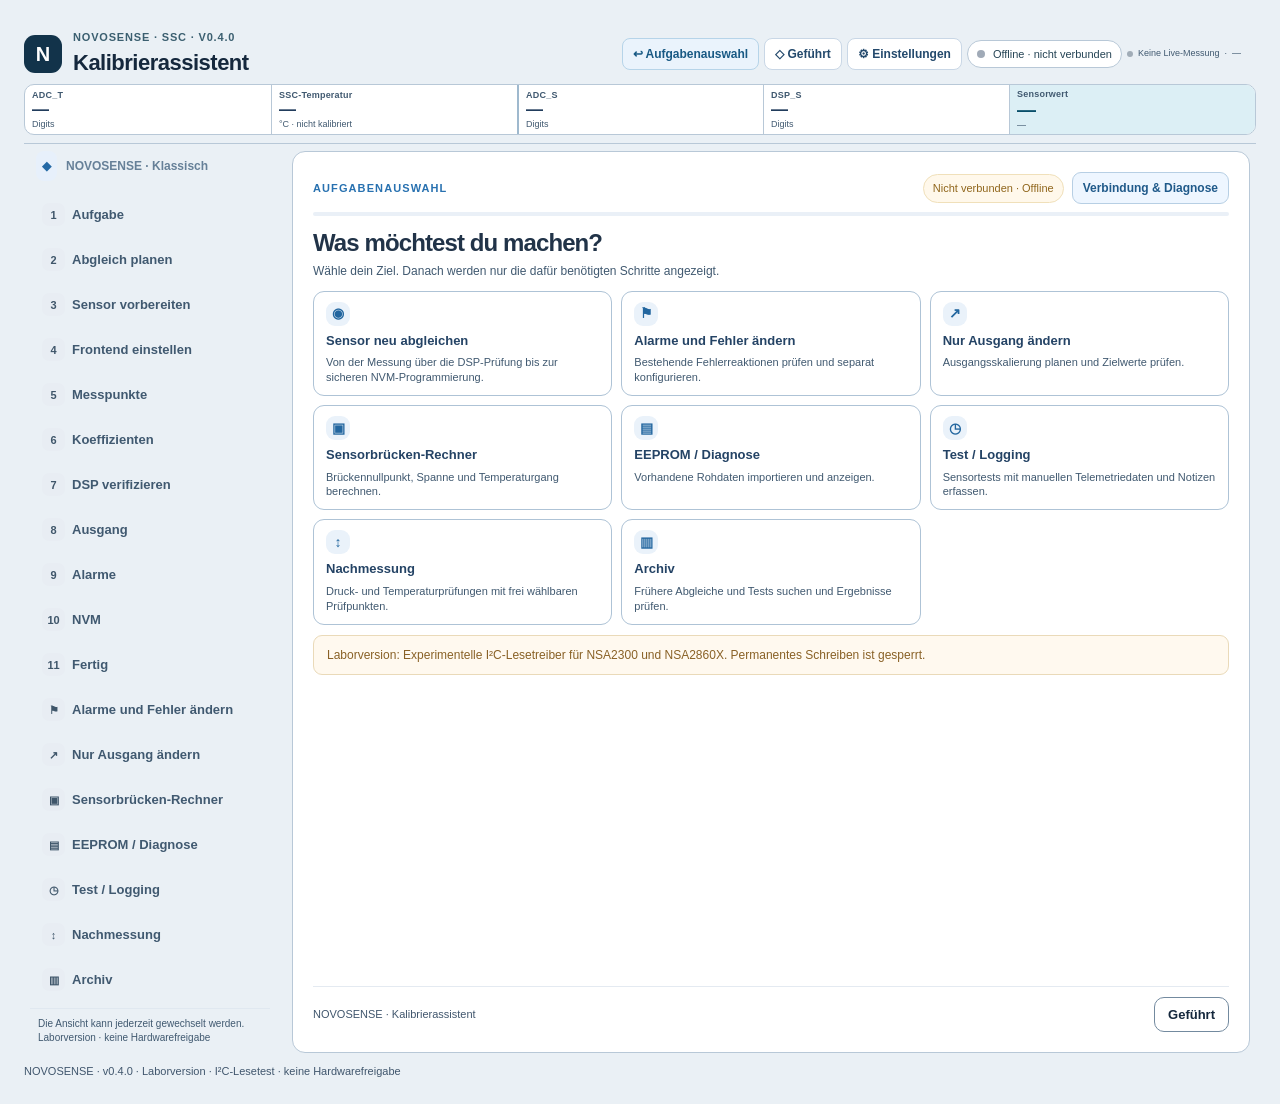
==== commit 18194c7f: "v0.4.0 experimental Web Serial I2C bridge and NOVOSENSE register readback" ====
--- a/classic.html
+++ b/classic.html
@@ -1,5 +1,5 @@
-<!DOCTYPE html><html lang="de-CH" class="guided-active"><head><meta charset="UTF-8"><meta name="viewport" content="width=device-width, initial-scale=1"><title>NOVOSENSE – Kalibrierassistent</title><script>try{document.documentElement.dataset.theme=localStorage.getItem('novo-theme')==='dark'?'dark':'light'}catch{}</script><link rel="stylesheet" href="master-base.css"><link rel="stylesheet" href="guided.css"><link rel="stylesheet" href="interface.css"><link rel="stylesheet" href="settings-refresh.css"><link rel="stylesheet" href="theme.css"><link rel="stylesheet" href="novosense.css"></head><body data-app-version="0.3.0"><div class="wrap"><header class="top">
-<div class="brand"><div class="logo" aria-hidden="true">N</div><div><div class="eyebrow">NOVOSENSE · SSC · v0.3.0</div><h1>Kalibrierassistent</h1></div></div>
+<!DOCTYPE html><html lang="de-CH" class="guided-active"><head><meta charset="UTF-8"><meta name="viewport" content="width=device-width, initial-scale=1"><title>NOVOSENSE – Kalibrierassistent</title><script>try{document.documentElement.dataset.theme=localStorage.getItem('novo-theme')==='dark'?'dark':'light'}catch{}</script><link rel="stylesheet" href="master-base.css"><link rel="stylesheet" href="guided.css"><link rel="stylesheet" href="interface.css"><link rel="stylesheet" href="settings-refresh.css"><link rel="stylesheet" href="theme.css"><link rel="stylesheet" href="novosense.css"></head><body data-app-version="0.4.0"><div class="wrap"><header class="top">
+<div class="brand"><div class="logo" aria-hidden="true">N</div><div><div class="eyebrow">NOVOSENSE · SSC · v0.4.0</div><h1>Kalibrierassistent</h1></div></div>
 <div class="live-overview" role="group" aria-label="Live-Sensorwerte: zuerst Temperatur, danach Druck und Sensorwert">
   <div class="live-kpi" title="ADC_T · Temperatur-Rohwert, keine direkte Temperatur in °C."><span class="live-kpi-label">ADC_T</span><span class="live-kpi-reading" id="liveAdcT">—</span><span class="live-kpi-unit">Digits</span></div>
   <div class="live-kpi" title="Keine Live-Temperatur ohne Hardwaretreiber."><span class="live-kpi-label">SSC-Temperatur</span><span class="live-kpi-reading" id="liveTempC">—</span><span class="live-kpi-unit" id="liveTempUnit">°C · nicht kalibriert</span></div>
@@ -8,4 +8,4 @@
   <div class="live-kpi live-kpi-primary"><span class="live-kpi-label">Sensorwert</span><span class="live-kpi-reading" id="livePressure">—</span><span class="live-kpi-unit live-pressure-meta"><span id="livePressureUnit">—</span> <button type="button" id="livePressureInfo" class="live-pressure-info" hidden aria-label="Berechnungsdetails" aria-describedby="livePressureTooltip">?</button><span id="livePressureTooltip" class="live-pressure-tooltip" role="tooltip"></span></span></div>
 </div>
 <div class="live-connection"><div class="connection-actions"><button type="button" id="guidedHomeTop" class="settings-gear guided-home-top" title="Zur geführten Aufgabenauswahl">↩ Aufgabenauswahl</button><button type="button" id="archiveOpen" class="settings-gear" title="Lokales Kalibrierarchiv durchsuchen" hidden>▤ Archiv</button><button type="button" id="verificationOpen" hidden aria-hidden="true" tabindex="-1" title="Nachmessung öffnen"></button><button type="button" id="guidedLaunchTop" class="settings-gear" title="Zur geführten Ansicht wechseln" aria-pressed="false">◇ Geführt</button><button type="button" id="settingsOpen" class="settings-gear" aria-expanded="false" aria-controls="settingsPanel" title="App-Einstellungen öffnen">⚙ Einstellungen</button><span class="chip"><span class="dot" id="statusDot"></span><span id="status">Offline · nicht verbunden</span></span><span class="live-meta"><span class="live-meta-dot" id="liveStateDot"></span><span id="liveState">Keine Live-Messung</span><span aria-hidden="true">·</span><span id="liveLastRead">—</span><span id="liveDiagnostic" title="Erfolgreiche ADC_S-Live-Abfragen / Versuche" style="font-size:10px;opacity:.85"></span></span></div></div>
-</header><section id="settingsPanel" class="settings-panel" hidden aria-label="App-Einstellungen"><div class="settings-panel-head"><div><strong>App-Einstellungen</strong><span>Darstellung und Messverhalten</span></div></div><div class="settings-body"><section class="settings-group"><h3>Darstellung</h3><div class="settings-fields"><label>Farbmodus<select id="settingsTheme"><option value="light">Hell</option><option value="dark">Dunkel</option></select></label></div><label class="toggle"><input id="expertMode" type="checkbox"> Expertenparameter</label><p class="settings-caption">Wird lokal im Browser gespeichert.</p></section><section class="settings-group"><h3>Hilfen &amp; Tools</h3><p><a href="docs.html">Technische Referenzen</a> · <a href="https://vadergit.github.io/SSC-Calibration-Studio/">SSC Calibration Studio</a></p><p>Offline-Laborversion. Keine Hardwarefreigabe.</p></section></div></section><section id="guidedWorkspace" aria-label="Geführter Sensor-Kalibrierassistent"></section><div class="foot">NOVOSENSE · v0.3.0 · Offline-Laborversion · keine Hardwarefreigabe</div></div><script type="module" src="novosense.mjs"></script></body></html>+</header><section id="settingsPanel" class="settings-panel" hidden aria-label="App-Einstellungen"><div class="settings-panel-head"><div><strong>App-Einstellungen</strong><span>Darstellung und Messverhalten</span></div></div><div class="settings-body"><section class="settings-group"><h3>Darstellung</h3><div class="settings-fields"><label>Farbmodus<select id="settingsTheme"><option value="light">Hell</option><option value="dark">Dunkel</option></select></label></div><label class="toggle"><input id="expertMode" type="checkbox"> Expertenparameter</label><p class="settings-caption">Wird lokal im Browser gespeichert.</p></section><section class="settings-group"><h3>Hilfen &amp; Tools</h3><p><a href="docs.html">Technische Referenzen</a> · <a href="https://vadergit.github.io/SSC-Calibration-Studio/">SSC Calibration Studio</a></p><p>Laborversion · I²C-Lesetest. Keine Hardwarefreigabe.</p></section></div></section><section id="guidedWorkspace" aria-label="Geführter Sensor-Kalibrierassistent"></section><div class="foot">NOVOSENSE · v0.4.0 · Laborversion · I²C-Lesetest · keine Hardwarefreigabe</div></div><script type="module" src="novosense.mjs"></script></body></html>
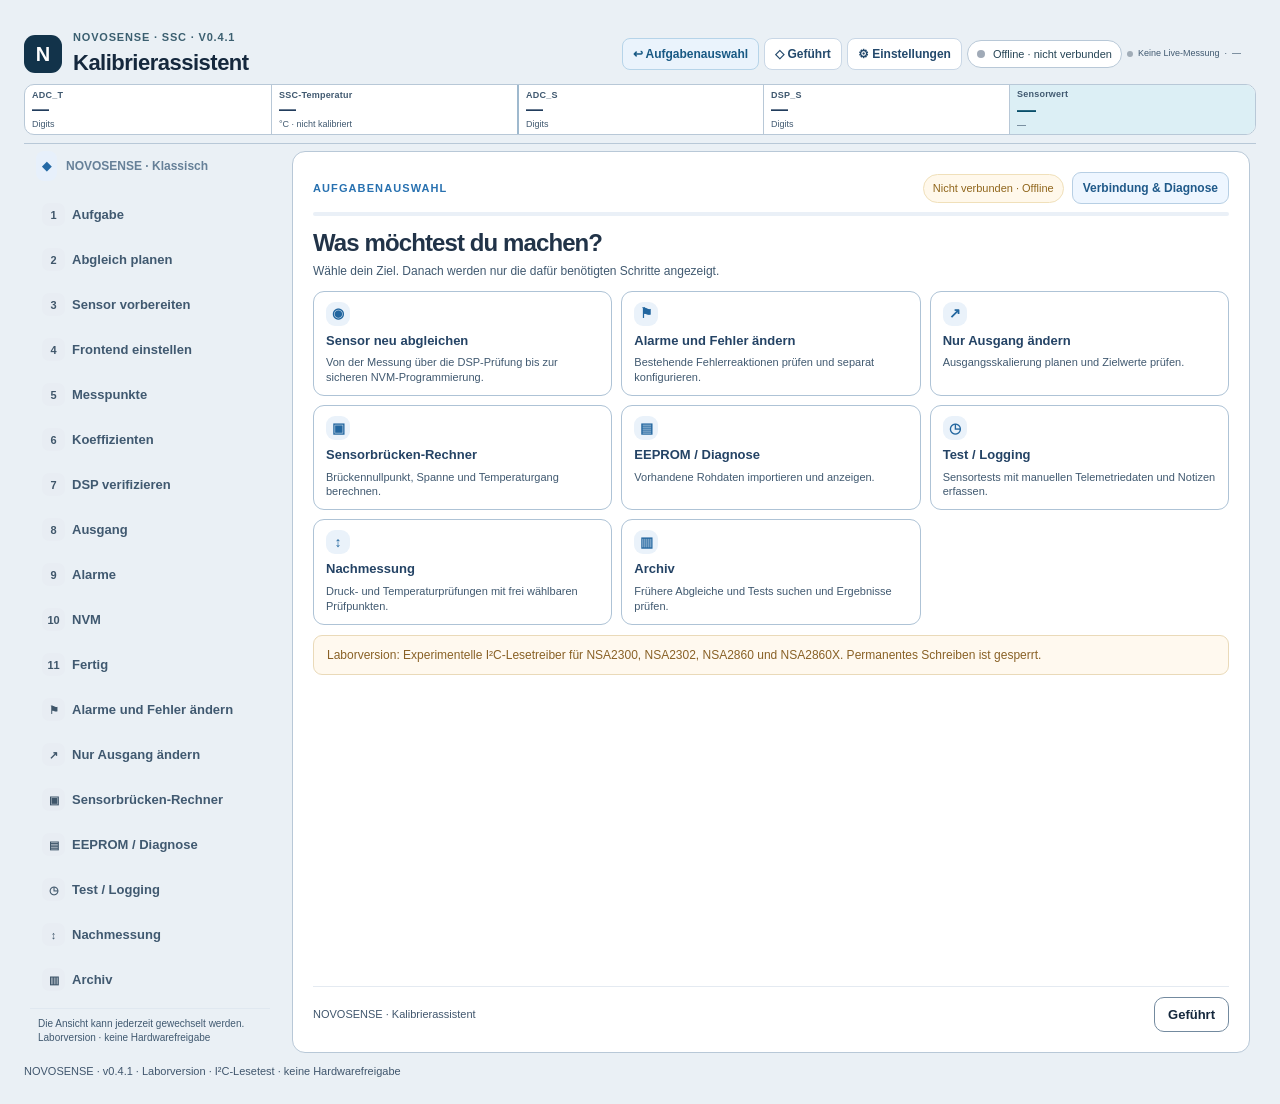
==== commit fcf56a98: "v0.4.1 fix AVR compile, extend read profiles, decode EEPROM and average fresh samples" ====
--- a/classic.html
+++ b/classic.html
@@ -1,5 +1,5 @@
-<!DOCTYPE html><html lang="de-CH" class="guided-active"><head><meta charset="UTF-8"><meta name="viewport" content="width=device-width, initial-scale=1"><title>NOVOSENSE – Kalibrierassistent</title><script>try{document.documentElement.dataset.theme=localStorage.getItem('novo-theme')==='dark'?'dark':'light'}catch{}</script><link rel="stylesheet" href="master-base.css"><link rel="stylesheet" href="guided.css"><link rel="stylesheet" href="interface.css"><link rel="stylesheet" href="settings-refresh.css"><link rel="stylesheet" href="theme.css"><link rel="stylesheet" href="novosense.css"></head><body data-app-version="0.4.0"><div class="wrap"><header class="top">
-<div class="brand"><div class="logo" aria-hidden="true">N</div><div><div class="eyebrow">NOVOSENSE · SSC · v0.4.0</div><h1>Kalibrierassistent</h1></div></div>
+<!DOCTYPE html><html lang="de-CH" class="guided-active"><head><meta charset="UTF-8"><meta name="viewport" content="width=device-width, initial-scale=1"><title>NOVOSENSE – Kalibrierassistent</title><script>try{document.documentElement.dataset.theme=localStorage.getItem('novo-theme')==='dark'?'dark':'light'}catch{}</script><link rel="stylesheet" href="master-base.css"><link rel="stylesheet" href="guided.css"><link rel="stylesheet" href="interface.css"><link rel="stylesheet" href="settings-refresh.css"><link rel="stylesheet" href="theme.css"><link rel="stylesheet" href="novosense.css"></head><body data-app-version="0.4.1"><div class="wrap"><header class="top">
+<div class="brand"><div class="logo" aria-hidden="true">N</div><div><div class="eyebrow">NOVOSENSE · SSC · v0.4.1</div><h1>Kalibrierassistent</h1></div></div>
 <div class="live-overview" role="group" aria-label="Live-Sensorwerte: zuerst Temperatur, danach Druck und Sensorwert">
   <div class="live-kpi" title="ADC_T · Temperatur-Rohwert, keine direkte Temperatur in °C."><span class="live-kpi-label">ADC_T</span><span class="live-kpi-reading" id="liveAdcT">—</span><span class="live-kpi-unit">Digits</span></div>
   <div class="live-kpi" title="Keine Live-Temperatur ohne Hardwaretreiber."><span class="live-kpi-label">SSC-Temperatur</span><span class="live-kpi-reading" id="liveTempC">—</span><span class="live-kpi-unit" id="liveTempUnit">°C · nicht kalibriert</span></div>
@@ -8,4 +8,4 @@
   <div class="live-kpi live-kpi-primary"><span class="live-kpi-label">Sensorwert</span><span class="live-kpi-reading" id="livePressure">—</span><span class="live-kpi-unit live-pressure-meta"><span id="livePressureUnit">—</span> <button type="button" id="livePressureInfo" class="live-pressure-info" hidden aria-label="Berechnungsdetails" aria-describedby="livePressureTooltip">?</button><span id="livePressureTooltip" class="live-pressure-tooltip" role="tooltip"></span></span></div>
 </div>
 <div class="live-connection"><div class="connection-actions"><button type="button" id="guidedHomeTop" class="settings-gear guided-home-top" title="Zur geführten Aufgabenauswahl">↩ Aufgabenauswahl</button><button type="button" id="archiveOpen" class="settings-gear" title="Lokales Kalibrierarchiv durchsuchen" hidden>▤ Archiv</button><button type="button" id="verificationOpen" hidden aria-hidden="true" tabindex="-1" title="Nachmessung öffnen"></button><button type="button" id="guidedLaunchTop" class="settings-gear" title="Zur geführten Ansicht wechseln" aria-pressed="false">◇ Geführt</button><button type="button" id="settingsOpen" class="settings-gear" aria-expanded="false" aria-controls="settingsPanel" title="App-Einstellungen öffnen">⚙ Einstellungen</button><span class="chip"><span class="dot" id="statusDot"></span><span id="status">Offline · nicht verbunden</span></span><span class="live-meta"><span class="live-meta-dot" id="liveStateDot"></span><span id="liveState">Keine Live-Messung</span><span aria-hidden="true">·</span><span id="liveLastRead">—</span><span id="liveDiagnostic" title="Erfolgreiche ADC_S-Live-Abfragen / Versuche" style="font-size:10px;opacity:.85"></span></span></div></div>
-</header><section id="settingsPanel" class="settings-panel" hidden aria-label="App-Einstellungen"><div class="settings-panel-head"><div><strong>App-Einstellungen</strong><span>Darstellung und Messverhalten</span></div></div><div class="settings-body"><section class="settings-group"><h3>Darstellung</h3><div class="settings-fields"><label>Farbmodus<select id="settingsTheme"><option value="light">Hell</option><option value="dark">Dunkel</option></select></label></div><label class="toggle"><input id="expertMode" type="checkbox"> Expertenparameter</label><p class="settings-caption">Wird lokal im Browser gespeichert.</p></section><section class="settings-group"><h3>Hilfen &amp; Tools</h3><p><a href="docs.html">Technische Referenzen</a> · <a href="https://vadergit.github.io/SSC-Calibration-Studio/">SSC Calibration Studio</a></p><p>Laborversion · I²C-Lesetest. Keine Hardwarefreigabe.</p></section></div></section><section id="guidedWorkspace" aria-label="Geführter Sensor-Kalibrierassistent"></section><div class="foot">NOVOSENSE · v0.4.0 · Laborversion · I²C-Lesetest · keine Hardwarefreigabe</div></div><script type="module" src="novosense.mjs"></script></body></html>+</header><section id="settingsPanel" class="settings-panel" hidden aria-label="App-Einstellungen"><div class="settings-panel-head"><div><strong>App-Einstellungen</strong><span>Darstellung und Messverhalten</span></div></div><div class="settings-body"><section class="settings-group"><h3>Darstellung</h3><div class="settings-fields"><label>Farbmodus<select id="settingsTheme"><option value="light">Hell</option><option value="dark">Dunkel</option></select></label></div><label class="toggle"><input id="expertMode" type="checkbox"> Expertenparameter</label><p class="settings-caption">Wird lokal im Browser gespeichert.</p></section><section class="settings-group"><h3>Hilfen &amp; Tools</h3><p><a href="docs.html">Technische Referenzen</a> · <a href="https://vadergit.github.io/SSC-Calibration-Studio/">SSC Calibration Studio</a></p><p>Laborversion · I²C-Lesetest. Keine Hardwarefreigabe.</p></section></div></section><section id="guidedWorkspace" aria-label="Geführter Sensor-Kalibrierassistent"></section><div class="foot">NOVOSENSE · v0.4.1 · Laborversion · I²C-Lesetest · keine Hardwarefreigabe</div></div><script type="module" src="novosense.mjs"></script></body></html>
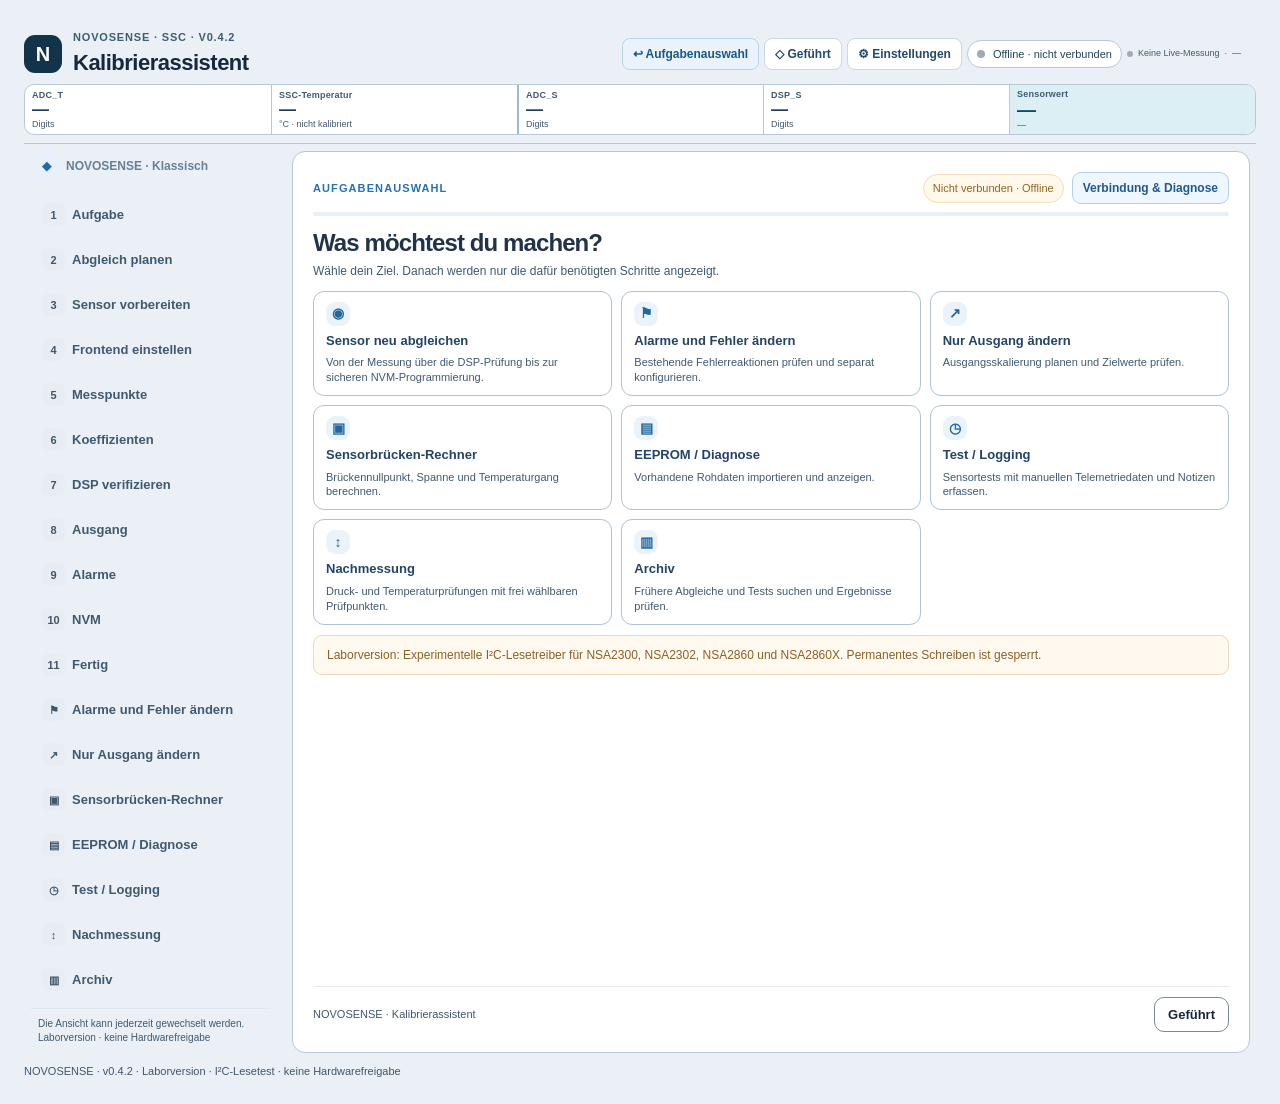
==== commit 3321052b: "v0.4.2 explicit DIY adapters and original NOVOSENSE RS485 local transport" ====
--- a/classic.html
+++ b/classic.html
@@ -1,5 +1,5 @@
-<!DOCTYPE html><html lang="de-CH" class="guided-active"><head><meta charset="UTF-8"><meta name="viewport" content="width=device-width, initial-scale=1"><title>NOVOSENSE – Kalibrierassistent</title><script>try{document.documentElement.dataset.theme=localStorage.getItem('novo-theme')==='dark'?'dark':'light'}catch{}</script><link rel="stylesheet" href="master-base.css"><link rel="stylesheet" href="guided.css"><link rel="stylesheet" href="interface.css"><link rel="stylesheet" href="settings-refresh.css"><link rel="stylesheet" href="theme.css"><link rel="stylesheet" href="novosense.css"></head><body data-app-version="0.4.1"><div class="wrap"><header class="top">
-<div class="brand"><div class="logo" aria-hidden="true">N</div><div><div class="eyebrow">NOVOSENSE · SSC · v0.4.1</div><h1>Kalibrierassistent</h1></div></div>
+<!DOCTYPE html><html lang="de-CH" class="guided-active"><head><meta charset="UTF-8"><meta name="viewport" content="width=device-width, initial-scale=1"><title>NOVOSENSE – Kalibrierassistent</title><script>try{document.documentElement.dataset.theme=localStorage.getItem('novo-theme')==='dark'?'dark':'light'}catch{}</script><link rel="stylesheet" href="master-base.css"><link rel="stylesheet" href="guided.css"><link rel="stylesheet" href="interface.css"><link rel="stylesheet" href="settings-refresh.css"><link rel="stylesheet" href="theme.css"><link rel="stylesheet" href="novosense.css"></head><body data-app-version="0.4.2"><div class="wrap"><header class="top">
+<div class="brand"><div class="logo" aria-hidden="true">N</div><div><div class="eyebrow">NOVOSENSE · SSC · v0.4.2</div><h1>Kalibrierassistent</h1></div></div>
 <div class="live-overview" role="group" aria-label="Live-Sensorwerte: zuerst Temperatur, danach Druck und Sensorwert">
   <div class="live-kpi" title="ADC_T · Temperatur-Rohwert, keine direkte Temperatur in °C."><span class="live-kpi-label">ADC_T</span><span class="live-kpi-reading" id="liveAdcT">—</span><span class="live-kpi-unit">Digits</span></div>
   <div class="live-kpi" title="Keine Live-Temperatur ohne Hardwaretreiber."><span class="live-kpi-label">SSC-Temperatur</span><span class="live-kpi-reading" id="liveTempC">—</span><span class="live-kpi-unit" id="liveTempUnit">°C · nicht kalibriert</span></div>
@@ -8,4 +8,4 @@
   <div class="live-kpi live-kpi-primary"><span class="live-kpi-label">Sensorwert</span><span class="live-kpi-reading" id="livePressure">—</span><span class="live-kpi-unit live-pressure-meta"><span id="livePressureUnit">—</span> <button type="button" id="livePressureInfo" class="live-pressure-info" hidden aria-label="Berechnungsdetails" aria-describedby="livePressureTooltip">?</button><span id="livePressureTooltip" class="live-pressure-tooltip" role="tooltip"></span></span></div>
 </div>
 <div class="live-connection"><div class="connection-actions"><button type="button" id="guidedHomeTop" class="settings-gear guided-home-top" title="Zur geführten Aufgabenauswahl">↩ Aufgabenauswahl</button><button type="button" id="archiveOpen" class="settings-gear" title="Lokales Kalibrierarchiv durchsuchen" hidden>▤ Archiv</button><button type="button" id="verificationOpen" hidden aria-hidden="true" tabindex="-1" title="Nachmessung öffnen"></button><button type="button" id="guidedLaunchTop" class="settings-gear" title="Zur geführten Ansicht wechseln" aria-pressed="false">◇ Geführt</button><button type="button" id="settingsOpen" class="settings-gear" aria-expanded="false" aria-controls="settingsPanel" title="App-Einstellungen öffnen">⚙ Einstellungen</button><span class="chip"><span class="dot" id="statusDot"></span><span id="status">Offline · nicht verbunden</span></span><span class="live-meta"><span class="live-meta-dot" id="liveStateDot"></span><span id="liveState">Keine Live-Messung</span><span aria-hidden="true">·</span><span id="liveLastRead">—</span><span id="liveDiagnostic" title="Erfolgreiche ADC_S-Live-Abfragen / Versuche" style="font-size:10px;opacity:.85"></span></span></div></div>
-</header><section id="settingsPanel" class="settings-panel" hidden aria-label="App-Einstellungen"><div class="settings-panel-head"><div><strong>App-Einstellungen</strong><span>Darstellung und Messverhalten</span></div></div><div class="settings-body"><section class="settings-group"><h3>Darstellung</h3><div class="settings-fields"><label>Farbmodus<select id="settingsTheme"><option value="light">Hell</option><option value="dark">Dunkel</option></select></label></div><label class="toggle"><input id="expertMode" type="checkbox"> Expertenparameter</label><p class="settings-caption">Wird lokal im Browser gespeichert.</p></section><section class="settings-group"><h3>Hilfen &amp; Tools</h3><p><a href="docs.html">Technische Referenzen</a> · <a href="https://vadergit.github.io/SSC-Calibration-Studio/">SSC Calibration Studio</a></p><p>Laborversion · I²C-Lesetest. Keine Hardwarefreigabe.</p></section></div></section><section id="guidedWorkspace" aria-label="Geführter Sensor-Kalibrierassistent"></section><div class="foot">NOVOSENSE · v0.4.1 · Laborversion · I²C-Lesetest · keine Hardwarefreigabe</div></div><script type="module" src="novosense.mjs"></script></body></html>+</header><section id="settingsPanel" class="settings-panel" hidden aria-label="App-Einstellungen"><div class="settings-panel-head"><div><strong>App-Einstellungen</strong><span>Darstellung und Messverhalten</span></div></div><div class="settings-body"><section class="settings-group"><h3>Darstellung</h3><div class="settings-fields"><label>Farbmodus<select id="settingsTheme"><option value="light">Hell</option><option value="dark">Dunkel</option></select></label></div><label class="toggle"><input id="expertMode" type="checkbox"> Expertenparameter</label><p class="settings-caption">Wird lokal im Browser gespeichert.</p></section><section class="settings-group"><h3>Hilfen &amp; Tools</h3><p><a href="docs.html">Technische Referenzen</a> · <a href="https://vadergit.github.io/SSC-Calibration-Studio/">SSC Calibration Studio</a></p><p>Laborversion · I²C-Lesetest. Keine Hardwarefreigabe.</p></section></div></section><section id="guidedWorkspace" aria-label="Geführter Sensor-Kalibrierassistent"></section><div class="foot">NOVOSENSE · v0.4.2 · Laborversion · I²C-Lesetest · keine Hardwarefreigabe</div></div><script type="module" src="novosense.mjs"></script></body></html>
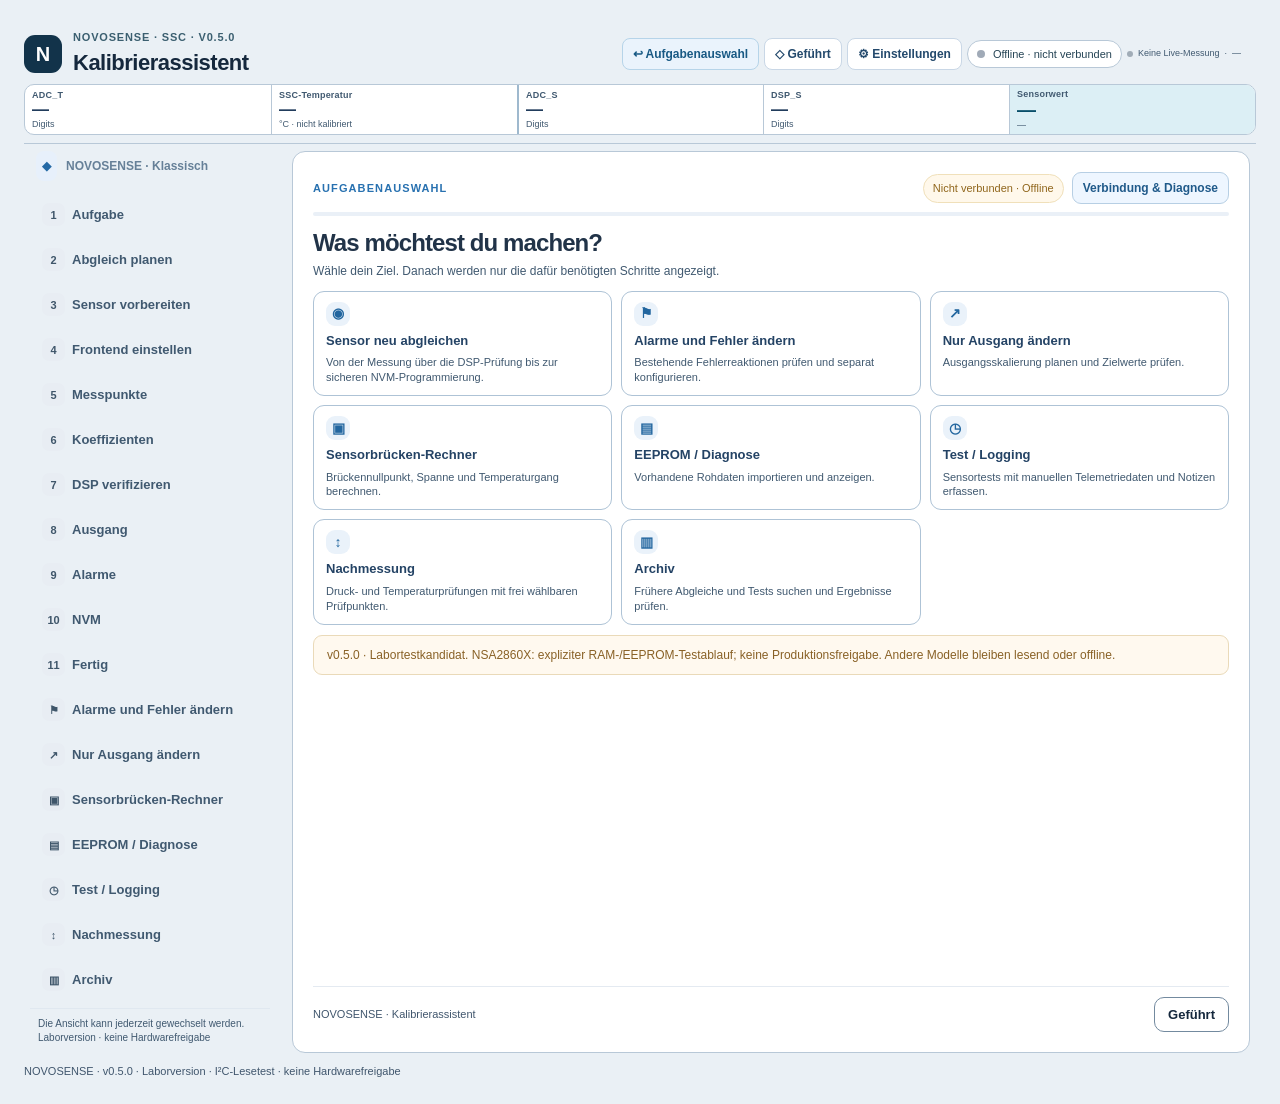
==== commit e813b264: "v0.5.0 NSA2860X guarded lab RAM and EEPROM test workflow, live logging and gain suggestion" ====
--- a/classic.html
+++ b/classic.html
@@ -1,5 +1,5 @@
-<!DOCTYPE html><html lang="de-CH" class="guided-active"><head><meta charset="UTF-8"><meta name="viewport" content="width=device-width, initial-scale=1"><title>NOVOSENSE – Kalibrierassistent</title><script>try{document.documentElement.dataset.theme=localStorage.getItem('novo-theme')==='dark'?'dark':'light'}catch{}</script><link rel="stylesheet" href="master-base.css"><link rel="stylesheet" href="guided.css"><link rel="stylesheet" href="interface.css"><link rel="stylesheet" href="settings-refresh.css"><link rel="stylesheet" href="theme.css"><link rel="stylesheet" href="novosense.css"></head><body data-app-version="0.4.2"><div class="wrap"><header class="top">
-<div class="brand"><div class="logo" aria-hidden="true">N</div><div><div class="eyebrow">NOVOSENSE · SSC · v0.4.2</div><h1>Kalibrierassistent</h1></div></div>
+<!DOCTYPE html><html lang="de-CH" class="guided-active"><head><meta charset="UTF-8"><meta name="viewport" content="width=device-width, initial-scale=1"><title>NOVOSENSE – Kalibrierassistent</title><script>try{document.documentElement.dataset.theme=localStorage.getItem('novo-theme')==='dark'?'dark':'light'}catch{}</script><link rel="stylesheet" href="master-base.css"><link rel="stylesheet" href="guided.css"><link rel="stylesheet" href="interface.css"><link rel="stylesheet" href="settings-refresh.css"><link rel="stylesheet" href="theme.css"><link rel="stylesheet" href="novosense.css"></head><body data-app-version="0.5.0"><div class="wrap"><header class="top">
+<div class="brand"><div class="logo" aria-hidden="true">N</div><div><div class="eyebrow">NOVOSENSE · SSC · v0.5.0</div><h1>Kalibrierassistent</h1></div></div>
 <div class="live-overview" role="group" aria-label="Live-Sensorwerte: zuerst Temperatur, danach Druck und Sensorwert">
   <div class="live-kpi" title="ADC_T · Temperatur-Rohwert, keine direkte Temperatur in °C."><span class="live-kpi-label">ADC_T</span><span class="live-kpi-reading" id="liveAdcT">—</span><span class="live-kpi-unit">Digits</span></div>
   <div class="live-kpi" title="Keine Live-Temperatur ohne Hardwaretreiber."><span class="live-kpi-label">SSC-Temperatur</span><span class="live-kpi-reading" id="liveTempC">—</span><span class="live-kpi-unit" id="liveTempUnit">°C · nicht kalibriert</span></div>
@@ -8,4 +8,4 @@
   <div class="live-kpi live-kpi-primary"><span class="live-kpi-label">Sensorwert</span><span class="live-kpi-reading" id="livePressure">—</span><span class="live-kpi-unit live-pressure-meta"><span id="livePressureUnit">—</span> <button type="button" id="livePressureInfo" class="live-pressure-info" hidden aria-label="Berechnungsdetails" aria-describedby="livePressureTooltip">?</button><span id="livePressureTooltip" class="live-pressure-tooltip" role="tooltip"></span></span></div>
 </div>
 <div class="live-connection"><div class="connection-actions"><button type="button" id="guidedHomeTop" class="settings-gear guided-home-top" title="Zur geführten Aufgabenauswahl">↩ Aufgabenauswahl</button><button type="button" id="archiveOpen" class="settings-gear" title="Lokales Kalibrierarchiv durchsuchen" hidden>▤ Archiv</button><button type="button" id="verificationOpen" hidden aria-hidden="true" tabindex="-1" title="Nachmessung öffnen"></button><button type="button" id="guidedLaunchTop" class="settings-gear" title="Zur geführten Ansicht wechseln" aria-pressed="false">◇ Geführt</button><button type="button" id="settingsOpen" class="settings-gear" aria-expanded="false" aria-controls="settingsPanel" title="App-Einstellungen öffnen">⚙ Einstellungen</button><span class="chip"><span class="dot" id="statusDot"></span><span id="status">Offline · nicht verbunden</span></span><span class="live-meta"><span class="live-meta-dot" id="liveStateDot"></span><span id="liveState">Keine Live-Messung</span><span aria-hidden="true">·</span><span id="liveLastRead">—</span><span id="liveDiagnostic" title="Erfolgreiche ADC_S-Live-Abfragen / Versuche" style="font-size:10px;opacity:.85"></span></span></div></div>
-</header><section id="settingsPanel" class="settings-panel" hidden aria-label="App-Einstellungen"><div class="settings-panel-head"><div><strong>App-Einstellungen</strong><span>Darstellung und Messverhalten</span></div></div><div class="settings-body"><section class="settings-group"><h3>Darstellung</h3><div class="settings-fields"><label>Farbmodus<select id="settingsTheme"><option value="light">Hell</option><option value="dark">Dunkel</option></select></label></div><label class="toggle"><input id="expertMode" type="checkbox"> Expertenparameter</label><p class="settings-caption">Wird lokal im Browser gespeichert.</p></section><section class="settings-group"><h3>Hilfen &amp; Tools</h3><p><a href="docs.html">Technische Referenzen</a> · <a href="https://vadergit.github.io/SSC-Calibration-Studio/">SSC Calibration Studio</a></p><p>Laborversion · I²C-Lesetest. Keine Hardwarefreigabe.</p></section></div></section><section id="guidedWorkspace" aria-label="Geführter Sensor-Kalibrierassistent"></section><div class="foot">NOVOSENSE · v0.4.2 · Laborversion · I²C-Lesetest · keine Hardwarefreigabe</div></div><script type="module" src="novosense.mjs"></script></body></html>+</header><section id="settingsPanel" class="settings-panel" hidden aria-label="App-Einstellungen"><div class="settings-panel-head"><div><strong>App-Einstellungen</strong><span>Darstellung und Messverhalten</span></div></div><div class="settings-body"><section class="settings-group"><h3>Darstellung</h3><div class="settings-fields"><label>Farbmodus<select id="settingsTheme"><option value="light">Hell</option><option value="dark">Dunkel</option></select></label></div><label class="toggle"><input id="expertMode" type="checkbox"> Expertenparameter</label><p class="settings-caption">Wird lokal im Browser gespeichert.</p></section><section class="settings-group"><h3>Hilfen &amp; Tools</h3><p><a href="docs.html">Technische Referenzen</a> · <a href="https://vadergit.github.io/SSC-Calibration-Studio/">SSC Calibration Studio</a></p><p>Laborversion · I²C-Lesetest. Keine Hardwarefreigabe.</p></section></div></section><section id="guidedWorkspace" aria-label="Geführter Sensor-Kalibrierassistent"></section><div class="foot">NOVOSENSE · v0.5.0 · Laborversion · I²C-Lesetest · keine Hardwarefreigabe</div></div><script type="module" src="novosense.mjs"></script></body></html>
